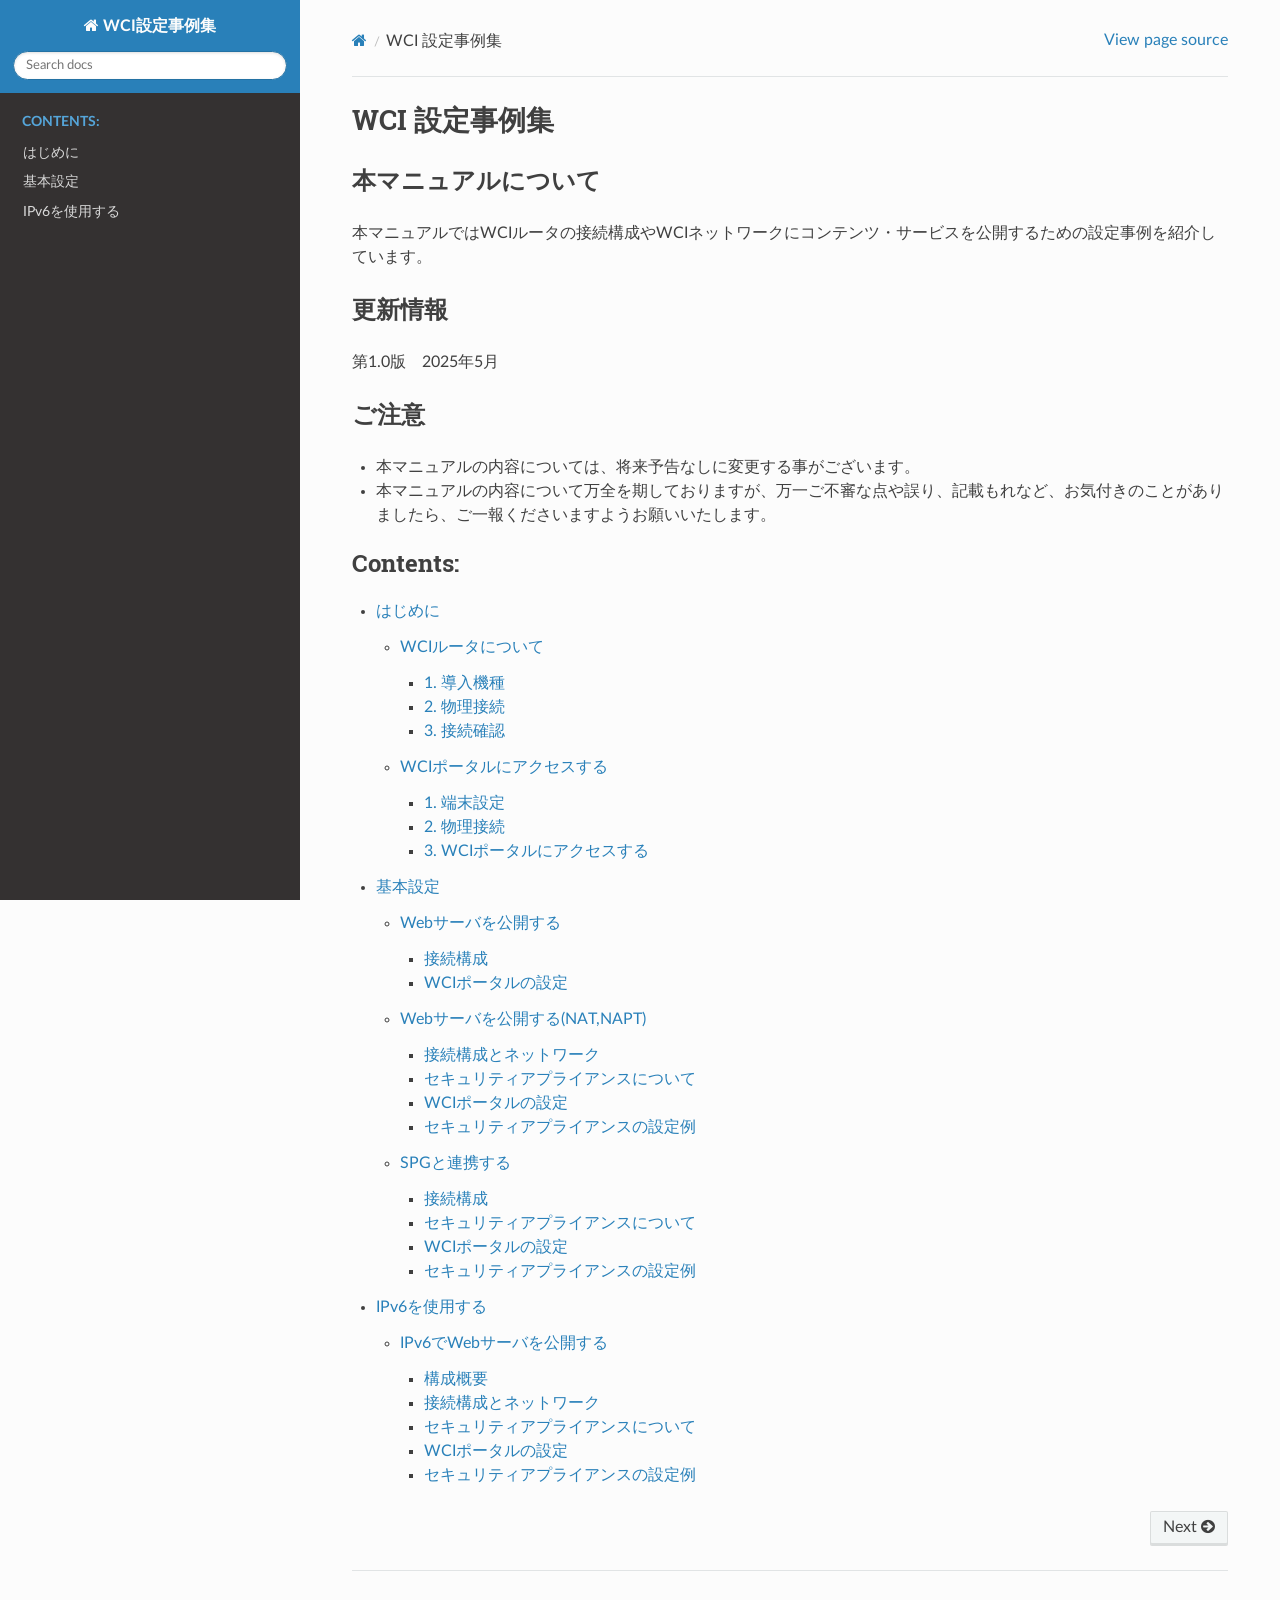
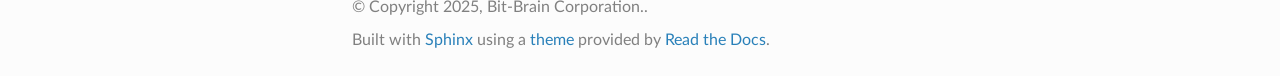
==== docs/index.html @ 427a84af "docs" ====
<!DOCTYPE html>
<html class="writer-html5" lang="ja" data-content_root="./">
<head>
  <meta charset="utf-8" /><meta name="viewport" content="width=device-width, initial-scale=1" />

  <meta name="viewport" content="width=device-width, initial-scale=1.0" />
  <title>WCI 設定事例集 &mdash; WCI設定事例集  ドキュメント</title>
      <link rel="stylesheet" type="text/css" href="_static/pygments.css?v=b86133f3" />
      <link rel="stylesheet" type="text/css" href="_static/css/theme.css?v=e59714d7" />
      <link rel="stylesheet" type="text/css" href="_static/custom.css?v=1a210187" />

  
      <script src="_static/jquery.js?v=5d32c60e"></script>
      <script src="_static/_sphinx_javascript_frameworks_compat.js?v=2cd50e6c"></script>
      <script src="_static/documentation_options.js?v=c033477b"></script>
      <script src="_static/doctools.js?v=9bcbadda"></script>
      <script src="_static/sphinx_highlight.js?v=dc90522c"></script>
      <script src="_static/translations.js?v=4755f45a"></script>
    <script src="_static/js/theme.js"></script>
    <link rel="index" title="索引" href="genindex.html" />
    <link rel="search" title="検索" href="search.html" />
    <link rel="next" title="はじめに" href="preface.html" /> 
</head>

<body class="wy-body-for-nav"> 
  <div class="wy-grid-for-nav">
    <nav data-toggle="wy-nav-shift" class="wy-nav-side">
      <div class="wy-side-scroll">
        <div class="wy-side-nav-search" >

          
          
          <a href="#" class="icon icon-home">
            WCI設定事例集
          </a>
<div role="search">
  <form id="rtd-search-form" class="wy-form" action="search.html" method="get">
    <input type="text" name="q" placeholder="Search docs" aria-label="Search docs" />
    <input type="hidden" name="check_keywords" value="yes" />
    <input type="hidden" name="area" value="default" />
  </form>
</div>
        </div><div class="wy-menu wy-menu-vertical" data-spy="affix" role="navigation" aria-label="Navigation menu">
              <p class="caption" role="heading"><span class="caption-text">Contents:</span></p>
<ul>
<li class="toctree-l1"><a class="reference internal" href="preface.html">はじめに</a></li>
<li class="toctree-l1"><a class="reference internal" href="standard.html">基本設定</a></li>
<li class="toctree-l1"><a class="reference internal" href="ipv6.html">IPv6を使用する</a></li>
</ul>

        </div>
      </div>
    </nav>

    <section data-toggle="wy-nav-shift" class="wy-nav-content-wrap"><nav class="wy-nav-top" aria-label="Mobile navigation menu" >
          <i data-toggle="wy-nav-top" class="fa fa-bars"></i>
          <a href="#">WCI設定事例集</a>
      </nav>

      <div class="wy-nav-content">
        <div class="rst-content">
          <div role="navigation" aria-label="Page navigation">
  <ul class="wy-breadcrumbs">
      <li><a href="#" class="icon icon-home" aria-label="Home"></a></li>
      <li class="breadcrumb-item active">WCI 設定事例集</li>
      <li class="wy-breadcrumbs-aside">
            <a href="_sources/index.rst.txt" rel="nofollow"> View page source</a>
      </li>
  </ul>
  <hr/>
</div>
          <div role="main" class="document" itemscope="itemscope" itemtype="http://schema.org/Article">
           <div itemprop="articleBody">
             
  <section id="wci">
<h1>WCI 設定事例集<a class="headerlink" href="#wci" title="Link to this heading"></a></h1>
<section id="id1">
<h2>本マニュアルについて<a class="headerlink" href="#id1" title="Link to this heading"></a></h2>
<p>本マニュアルではWCIルータの接続構成やWCIネットワークにコンテンツ・サービスを公開するための設定事例を紹介しています。</p>
</section>
<section id="id2">
<h2>更新情報<a class="headerlink" href="#id2" title="Link to this heading"></a></h2>
<p>第1.0版　2025年5月</p>
</section>
<section id="id3">
<h2>ご注意<a class="headerlink" href="#id3" title="Link to this heading"></a></h2>
<ul class="simple">
<li><p>本マニュアルの内容については、将来予告なしに変更する事がございます。</p></li>
<li><p>本マニュアルの内容について万全を期しておりますが、万一ご不審な点や誤り、記載もれなど、お気付きのことがありましたら、ご一報くださいますようお願いいたします。</p></li>
</ul>
<div class="toctree-wrapper compound">
<p class="caption" role="heading"><span class="caption-text">Contents:</span></p>
<ul>
<li class="toctree-l1"><a class="reference internal" href="preface.html">はじめに</a><ul>
<li class="toctree-l2"><a class="reference internal" href="preface/init.html">WCIルータについて</a><ul>
<li class="toctree-l3"><a class="reference internal" href="preface/init.html#id1">1. 導入機種</a></li>
<li class="toctree-l3"><a class="reference internal" href="preface/init.html#id2">2. 物理接続</a></li>
<li class="toctree-l3"><a class="reference internal" href="preface/init.html#id3">3. 接続確認</a></li>
</ul>
</li>
<li class="toctree-l2"><a class="reference internal" href="preface/setup.html">WCIポータルにアクセスする</a><ul>
<li class="toctree-l3"><a class="reference internal" href="preface/setup.html#id1">1. 端末設定</a></li>
<li class="toctree-l3"><a class="reference internal" href="preface/setup.html#id2">2. 物理接続</a></li>
<li class="toctree-l3"><a class="reference internal" href="preface/setup.html#id3">3. WCIポータルにアクセスする</a></li>
</ul>
</li>
</ul>
</li>
<li class="toctree-l1"><a class="reference internal" href="standard.html">基本設定</a><ul>
<li class="toctree-l2"><a class="reference internal" href="standard/simple_webserver.html">Webサーバを公開する</a><ul>
<li class="toctree-l3"><a class="reference internal" href="standard/simple_webserver.html#id1">接続構成</a></li>
<li class="toctree-l3"><a class="reference internal" href="standard/simple_webserver.html#wci">WCIポータルの設定</a></li>
</ul>
</li>
<li class="toctree-l2"><a class="reference internal" href="standard/webserver.html">Webサーバを公開する(NAT,NAPT)</a><ul>
<li class="toctree-l3"><a class="reference internal" href="standard/webserver.html#id1">接続構成とネットワーク</a></li>
<li class="toctree-l3"><a class="reference internal" href="standard/webserver.html#id2">セキュリティアプライアンスについて</a></li>
<li class="toctree-l3"><a class="reference internal" href="standard/webserver.html#wci">WCIポータルの設定</a></li>
<li class="toctree-l3"><a class="reference internal" href="standard/webserver.html#id6">セキュリティアプライアンスの設定例</a></li>
</ul>
</li>
<li class="toctree-l2"><a class="reference internal" href="standard/spg.html">SPGと連携する</a><ul>
<li class="toctree-l3"><a class="reference internal" href="standard/spg.html#id1">接続構成</a></li>
<li class="toctree-l3"><a class="reference internal" href="standard/spg.html#id2">セキュリティアプライアンスについて</a></li>
<li class="toctree-l3"><a class="reference internal" href="standard/spg.html#wci">WCIポータルの設定</a></li>
<li class="toctree-l3"><a class="reference internal" href="standard/spg.html#id5">セキュリティアプライアンスの設定例</a></li>
</ul>
</li>
</ul>
</li>
<li class="toctree-l1"><a class="reference internal" href="ipv6.html">IPv6を使用する</a><ul>
<li class="toctree-l2"><a class="reference internal" href="ipv6/webserver_dual.html">IPv6でWebサーバを公開する</a><ul>
<li class="toctree-l3"><a class="reference internal" href="ipv6/webserver_dual.html#id1">構成概要</a></li>
<li class="toctree-l3"><a class="reference internal" href="ipv6/webserver_dual.html#id2">接続構成とネットワーク</a></li>
<li class="toctree-l3"><a class="reference internal" href="ipv6/webserver_dual.html#id3">セキュリティアプライアンスについて</a></li>
<li class="toctree-l3"><a class="reference internal" href="ipv6/webserver_dual.html#wci">WCIポータルの設定</a></li>
<li class="toctree-l3"><a class="reference internal" href="ipv6/webserver_dual.html#id7">セキュリティアプライアンスの設定例</a></li>
</ul>
</li>
</ul>
</li>
</ul>
</div>
</section>
</section>


           </div>
          </div>
          <footer><div class="rst-footer-buttons" role="navigation" aria-label="Footer">
        <a href="preface.html" class="btn btn-neutral float-right" title="はじめに" accesskey="n" rel="next">Next <span class="fa fa-arrow-circle-right" aria-hidden="true"></span></a>
    </div>

  <hr/>

  <div role="contentinfo">
    <p>&#169; Copyright 2025, Bit-Brain Corporation..</p>
  </div>

  Built with <a href="https://www.sphinx-doc.org/">Sphinx</a> using a
    <a href="https://github.com/readthedocs/sphinx_rtd_theme">theme</a>
    provided by <a href="https://readthedocs.org">Read the Docs</a>.
   

</footer>
        </div>
      </div>
    </section>
  </div>
  <script>
      jQuery(function () {
          SphinxRtdTheme.Navigation.enable(true);
      });
  </script> 

</body>
</html>
---- docs/_static/pygments.css ----
pre { line-height: 125%; }
td.linenos .normal { color: inherit; background-color: transparent; padding-left: 5px; padding-right: 5px; }
span.linenos { color: inherit; background-color: transparent; padding-left: 5px; padding-right: 5px; }
td.linenos .special { color: #000000; background-color: #ffffc0; padding-left: 5px; padding-right: 5px; }
span.linenos.special { color: #000000; background-color: #ffffc0; padding-left: 5px; padding-right: 5px; }
.highlight .hll { background-color: #ffffcc }
.highlight { background: #f8f8f8; }
.highlight .c { color: #3D7B7B; font-style: italic } /* Comment */
.highlight .err { border: 1px solid #F00 } /* Error */
.highlight .k { color: #008000; font-weight: bold } /* Keyword */
.highlight .o { color: #666 } /* Operator */
.highlight .ch { color: #3D7B7B; font-style: italic } /* Comment.Hashbang */
.highlight .cm { color: #3D7B7B; font-style: italic } /* Comment.Multiline */
.highlight .cp { color: #9C6500 } /* Comment.Preproc */
.highlight .cpf { color: #3D7B7B; font-style: italic } /* Comment.PreprocFile */
.highlight .c1 { color: #3D7B7B; font-style: italic } /* Comment.Single */
.highlight .cs { color: #3D7B7B; font-style: italic } /* Comment.Special */
.highlight .gd { color: #A00000 } /* Generic.Deleted */
.highlight .ge { font-style: italic } /* Generic.Emph */
.highlight .ges { font-weight: bold; font-style: italic } /* Generic.EmphStrong */
.highlight .gr { color: #E40000 } /* Generic.Error */
.highlight .gh { color: #000080; font-weight: bold } /* Generic.Heading */
.highlight .gi { color: #008400 } /* Generic.Inserted */
.highlight .go { color: #717171 } /* Generic.Output */
.highlight .gp { color: #000080; font-weight: bold } /* Generic.Prompt */
.highlight .gs { font-weight: bold } /* Generic.Strong */
.highlight .gu { color: #800080; font-weight: bold } /* Generic.Subheading */
.highlight .gt { color: #04D } /* Generic.Traceback */
.highlight .kc { color: #008000; font-weight: bold } /* Keyword.Constant */
.highlight .kd { color: #008000; font-weight: bold } /* Keyword.Declaration */
.highlight .kn { color: #008000; font-weight: bold } /* Keyword.Namespace */
.highlight .kp { color: #008000 } /* Keyword.Pseudo */
.highlight .kr { color: #008000; font-weight: bold } /* Keyword.Reserved */
.highlight .kt { color: #B00040 } /* Keyword.Type */
.highlight .m { color: #666 } /* Literal.Number */
.highlight .s { color: #BA2121 } /* Literal.String */
.highlight .na { color: #687822 } /* Name.Attribute */
.highlight .nb { color: #008000 } /* Name.Builtin */
.highlight .nc { color: #00F; font-weight: bold } /* Name.Class */
.highlight .no { color: #800 } /* Name.Constant */
.highlight .nd { color: #A2F } /* Name.Decorator */
.highlight .ni { color: #717171; font-weight: bold } /* Name.Entity */
.highlight .ne { color: #CB3F38; font-weight: bold } /* Name.Exception */
.highlight .nf { color: #00F } /* Name.Function */
.highlight .nl { color: #767600 } /* Name.Label */
.highlight .nn { color: #00F; font-weight: bold } /* Name.Namespace */
.highlight .nt { color: #008000; font-weight: bold } /* Name.Tag */
.highlight .nv { color: #19177C } /* Name.Variable */
.highlight .ow { color: #A2F; font-weight: bold } /* Operator.Word */
.highlight .w { color: #BBB } /* Text.Whitespace */
.highlight .mb { color: #666 } /* Literal.Number.Bin */
.highlight .mf { color: #666 } /* Literal.Number.Float */
.highlight .mh { color: #666 } /* Literal.Number.Hex */
.highlight .mi { color: #666 } /* Literal.Number.Integer */
.highlight .mo { color: #666 } /* Literal.Number.Oct */
.highlight .sa { color: #BA2121 } /* Literal.String.Affix */
.highlight .sb { color: #BA2121 } /* Literal.String.Backtick */
.highlight .sc { color: #BA2121 } /* Literal.String.Char */
.highlight .dl { color: #BA2121 } /* Literal.String.Delimiter */
.highlight .sd { color: #BA2121; font-style: italic } /* Literal.String.Doc */
.highlight .s2 { color: #BA2121 } /* Literal.String.Double */
.highlight .se { color: #AA5D1F; font-weight: bold } /* Literal.String.Escape */
.highlight .sh { color: #BA2121 } /* Literal.String.Heredoc */
.highlight .si { color: #A45A77; font-weight: bold } /* Literal.String.Interpol */
.highlight .sx { color: #008000 } /* Literal.String.Other */
.highlight .sr { color: #A45A77 } /* Literal.String.Regex */
.highlight .s1 { color: #BA2121 } /* Literal.String.Single */
.highlight .ss { color: #19177C } /* Literal.String.Symbol */
.highlight .bp { color: #008000 } /* Name.Builtin.Pseudo */
.highlight .fm { color: #00F } /* Name.Function.Magic */
.highlight .vc { color: #19177C } /* Name.Variable.Class */
.highlight .vg { color: #19177C } /* Name.Variable.Global */
.highlight .vi { color: #19177C } /* Name.Variable.Instance */
.highlight .vm { color: #19177C } /* Name.Variable.Magic */
.highlight .il { color: #666 } /* Literal.Number.Integer.Long */
---- docs/_static/css/theme.css ----
html{box-sizing:border-box}*,:after,:before{box-sizing:inherit}article,aside,details,figcaption,figure,footer,header,hgroup,nav,section{display:block}audio,canvas,video{display:inline-block;*display:inline;*zoom:1}[hidden],audio:not([controls]){display:none}*{-webkit-box-sizing:border-box;-moz-box-sizing:border-box;box-sizing:border-box}html{font-size:100%;-webkit-text-size-adjust:100%;-ms-text-size-adjust:100%}body{margin:0}a:active,a:hover{outline:0}abbr[title]{border-bottom:1px dotted}b,strong{font-weight:700}blockquote{margin:0}dfn{font-style:italic}ins{background:#ff9;text-decoration:none}ins,mark{color:#000}mark{background:#ff0;font-style:italic;font-weight:700}.rst-content code,.rst-content tt,code,kbd,pre,samp{font-family:monospace,serif;_font-family:courier new,monospace;font-size:1em}pre{white-space:pre}q{quotes:none}q:after,q:before{content:"";content:none}small{font-size:85%}sub,sup{font-size:75%;line-height:0;position:relative;vertical-align:baseline}sup{top:-.5em}sub{bottom:-.25em}dl,ol,ul{margin:0;padding:0;list-style:none;list-style-image:none}li{list-style:none}dd{margin:0}img{border:0;-ms-interpolation-mode:bicubic;vertical-align:middle;max-width:100%}svg:not(:root){overflow:hidden}figure,form{margin:0}label{cursor:pointer}button,input,select,textarea{font-size:100%;margin:0;vertical-align:baseline;*vertical-align:middle}button,input{line-height:normal}button,input[type=button],input[type=reset],input[type=submit]{cursor:pointer;-webkit-appearance:button;*overflow:visible}button[disabled],input[disabled]{cursor:default}input[type=search]{-webkit-appearance:textfield;-moz-box-sizing:content-box;-webkit-box-sizing:content-box;box-sizing:content-box}textarea{resize:vertical}table{border-collapse:collapse;border-spacing:0}td{vertical-align:top}.chromeframe{margin:.2em 0;background:#ccc;color:#000;padding:.2em 0}.ir{display:block;border:0;text-indent:-999em;overflow:hidden;background-color:transparent;background-repeat:no-repeat;text-align:left;direction:ltr;*line-height:0}.ir br{display:none}.hidden{display:none!important;visibility:hidden}.visuallyhidden{border:0;clip:rect(0 0 0 0);height:1px;margin:-1px;overflow:hidden;padding:0;position:absolute;width:1px}.visuallyhidden.focusable:active,.visuallyhidden.focusable:focus{clip:auto;height:auto;margin:0;overflow:visible;position:static;width:auto}.invisible{visibility:hidden}.relative{position:relative}big,small{font-size:100%}@media print{body,html,section{background:none!important}*{box-shadow:none!important;text-shadow:none!important;filter:none!important;-ms-filter:none!important}a,a:visited{text-decoration:underline}.ir a:after,a[href^="#"]:after,a[href^="javascript:"]:after{content:""}blockquote,pre{page-break-inside:avoid}thead{display:table-header-group}img,tr{page-break-inside:avoid}img{max-width:100%!important}@page{margin:.5cm}.rst-content .toctree-wrapper>p.caption,h2,h3,p{orphans:3;widows:3}.rst-content .toctree-wrapper>p.caption,h2,h3{page-break-after:avoid}}.btn,.fa:before,.icon:before,.rst-content .admonition,.rst-content .admonition-title:before,.rst-content .admonition-todo,.rst-content .attention,.rst-content .caution,.rst-content .code-block-caption .headerlink:before,.rst-content .danger,.rst-content .eqno .headerlink:before,.rst-content .error,.rst-content .hint,.rst-content .important,.rst-content .note,.rst-content .seealso,.rst-content .tip,.rst-content .warning,.rst-content code.download span:first-child:before,.rst-content dl dt .headerlink:before,.rst-content h1 .headerlink:before,.rst-content h2 .headerlink:before,.rst-content h3 .headerlink:before,.rst-content h4 .headerlink:before,.rst-content h5 .headerlink:before,.rst-content h6 .headerlink:before,.rst-content p.caption .headerlink:before,.rst-content p .headerlink:before,.rst-content table>caption .headerlink:before,.rst-content tt.download span:first-child:before,.wy-alert,.wy-dropdown .caret:before,.wy-inline-validate.wy-inline-validate-danger .wy-input-context:before,.wy-inline-validate.wy-inline-validate-info .wy-input-context:before,.wy-inline-validate.wy-inline-validate-success .wy-input-context:before,.wy-inline-validate.wy-inline-validate-warning .wy-input-context:before,.wy-menu-vertical li.current>a button.toctree-expand:before,.wy-menu-vertical li.on a button.toctree-expand:before,.wy-menu-vertical li button.toctree-expand:before,input[type=color],input[type=date],input[type=datetime-local],input[type=datetime],input[type=email],input[type=month],input[type=number],input[type=password],input[type=search],input[type=tel],input[type=text],input[type=time],input[type=url],input[type=week],select,textarea{-webkit-font-smoothing:antialiased}.clearfix{*zoom:1}.clearfix:after,.clearfix:before{display:table;content:""}.clearfix:after{clear:both}/*!
 *  Font Awesome 4.7.0 by @davegandy - http://fontawesome.io - @fontawesome
 *  License - http://fontawesome.io/license (Font: SIL OFL 1.1, CSS: MIT License)
 */@font-face{font-family:FontAwesome;src:url(fonts/fontawesome-webfont.eot?674f50d287a8c48dc19ba404d20fe713);src:url(fonts/fontawesome-webfont.eot?674f50d287a8c48dc19ba404d20fe713?#iefix&v=4.7.0) format("embedded-opentype"),url(fonts/fontawesome-webfont.woff2?af7ae505a9eed503f8b8e6982036873e) format("woff2"),url(fonts/fontawesome-webfont.woff?fee66e712a8a08eef5805a46892932ad) format("woff"),url(fonts/fontawesome-webfont.ttf?b06871f281fee6b241d60582ae9369b9) format("truetype"),url(fonts/fontawesome-webfont.svg?912ec66d7572ff821749319396470bde#fontawesomeregular) format("svg");font-weight:400;font-style:normal}.fa,.icon,.rst-content .admonition-title,.rst-content .code-block-caption .headerlink,.rst-content .eqno .headerlink,.rst-content code.download span:first-child,.rst-content dl dt .headerlink,.rst-content h1 .headerlink,.rst-content h2 .headerlink,.rst-content h3 .headerlink,.rst-content h4 .headerlink,.rst-content h5 .headerlink,.rst-content h6 .headerlink,.rst-content p.caption .headerlink,.rst-content p .headerlink,.rst-content table>caption .headerlink,.rst-content tt.download span:first-child,.wy-menu-vertical li.current>a button.toctree-expand,.wy-menu-vertical li.on a button.toctree-expand,.wy-menu-vertical li button.toctree-expand{display:inline-block;font:normal normal normal 14px/1 FontAwesome;font-size:inherit;text-rendering:auto;-webkit-font-smoothing:antialiased;-moz-osx-font-smoothing:grayscale}.fa-lg{font-size:1.33333em;line-height:.75em;vertical-align:-15%}.fa-2x{font-size:2em}.fa-3x{font-size:3em}.fa-4x{font-size:4em}.fa-5x{font-size:5em}.fa-fw{width:1.28571em;text-align:center}.fa-ul{padding-left:0;margin-left:2.14286em;list-style-type:none}.fa-ul>li{position:relative}.fa-li{position:absolute;left:-2.14286em;width:2.14286em;top:.14286em;text-align:center}.fa-li.fa-lg{left:-1.85714em}.fa-border{padding:.2em .25em .15em;border:.08em solid #eee;border-radius:.1em}.fa-pull-left{float:left}.fa-pull-right{float:right}.fa-pull-left.icon,.fa.fa-pull-left,.rst-content .code-block-caption .fa-pull-left.headerlink,.rst-content .eqno .fa-pull-left.headerlink,.rst-content .fa-pull-left.admonition-title,.rst-content code.download span.fa-pull-left:first-child,.rst-content dl dt .fa-pull-left.headerlink,.rst-content h1 .fa-pull-left.headerlink,.rst-content h2 .fa-pull-left.headerlink,.rst-content h3 .fa-pull-left.headerlink,.rst-content h4 .fa-pull-left.headerlink,.rst-content h5 .fa-pull-left.headerlink,.rst-content h6 .fa-pull-left.headerlink,.rst-content p .fa-pull-left.headerlink,.rst-content table>caption .fa-pull-left.headerlink,.rst-content tt.download span.fa-pull-left:first-child,.wy-menu-vertical li.current>a button.fa-pull-left.toctree-expand,.wy-menu-vertical li.on a button.fa-pull-left.toctree-expand,.wy-menu-vertical li button.fa-pull-left.toctree-expand{margin-right:.3em}.fa-pull-right.icon,.fa.fa-pull-right,.rst-content .code-block-caption .fa-pull-right.headerlink,.rst-content .eqno .fa-pull-right.headerlink,.rst-content .fa-pull-right.admonition-title,.rst-content code.download span.fa-pull-right:first-child,.rst-content dl dt .fa-pull-right.headerlink,.rst-content h1 .fa-pull-right.headerlink,.rst-content h2 .fa-pull-right.headerlink,.rst-content h3 .fa-pull-right.headerlink,.rst-content h4 .fa-pull-right.headerlink,.rst-content h5 .fa-pull-right.headerlink,.rst-content h6 .fa-pull-right.headerlink,.rst-content p .fa-pull-right.headerlink,.rst-content table>caption .fa-pull-right.headerlink,.rst-content tt.download span.fa-pull-right:first-child,.wy-menu-vertical li.current>a button.fa-pull-right.toctree-expand,.wy-menu-vertical li.on a button.fa-pull-right.toctree-expand,.wy-menu-vertical li button.fa-pull-right.toctree-expand{margin-left:.3em}.pull-right{float:right}.pull-left{float:left}.fa.pull-left,.pull-left.icon,.rst-content .code-block-caption .pull-left.headerlink,.rst-content .eqno .pull-left.headerlink,.rst-content .pull-left.admonition-title,.rst-content code.download span.pull-left:first-child,.rst-content dl dt .pull-left.headerlink,.rst-content h1 .pull-left.headerlink,.rst-content h2 .pull-left.headerlink,.rst-content h3 .pull-left.headerlink,.rst-content h4 .pull-left.headerlink,.rst-content h5 .pull-left.headerlink,.rst-content h6 .pull-left.headerlink,.rst-content p .pull-left.headerlink,.rst-content table>caption .pull-left.headerlink,.rst-content tt.download span.pull-left:first-child,.wy-menu-vertical li.current>a button.pull-left.toctree-expand,.wy-menu-vertical li.on a button.pull-left.toctree-expand,.wy-menu-vertical li button.pull-left.toctree-expand{margin-right:.3em}.fa.pull-right,.pull-right.icon,.rst-content .code-block-caption .pull-right.headerlink,.rst-content .eqno .pull-right.headerlink,.rst-content .pull-right.admonition-title,.rst-content code.download span.pull-right:first-child,.rst-content dl dt .pull-right.headerlink,.rst-content h1 .pull-right.headerlink,.rst-content h2 .pull-right.headerlink,.rst-content h3 .pull-right.headerlink,.rst-content h4 .pull-right.headerlink,.rst-content h5 .pull-right.headerlink,.rst-content h6 .pull-right.headerlink,.rst-content p .pull-right.headerlink,.rst-content table>caption .pull-right.headerlink,.rst-content tt.download span.pull-right:first-child,.wy-menu-vertical li.current>a button.pull-right.toctree-expand,.wy-menu-vertical li.on a button.pull-right.toctree-expand,.wy-menu-vertical li button.pull-right.toctree-expand{margin-left:.3em}.fa-spin{-webkit-animation:fa-spin 2s linear infinite;animation:fa-spin 2s linear infinite}.fa-pulse{-webkit-animation:fa-spin 1s steps(8) infinite;animation:fa-spin 1s steps(8) infinite}@-webkit-keyframes fa-spin{0%{-webkit-transform:rotate(0deg);transform:rotate(0deg)}to{-webkit-transform:rotate(359deg);transform:rotate(359deg)}}@keyframes fa-spin{0%{-webkit-transform:rotate(0deg);transform:rotate(0deg)}to{-webkit-transform:rotate(359deg);transform:rotate(359deg)}}.fa-rotate-90{-ms-filter:"progid:DXImageTransform.Microsoft.BasicImage(rotation=1)";-webkit-transform:rotate(90deg);-ms-transform:rotate(90deg);transform:rotate(90deg)}.fa-rotate-180{-ms-filter:"progid:DXImageTransform.Microsoft.BasicImage(rotation=2)";-webkit-transform:rotate(180deg);-ms-transform:rotate(180deg);transform:rotate(180deg)}.fa-rotate-270{-ms-filter:"progid:DXImageTransform.Microsoft.BasicImage(rotation=3)";-webkit-transform:rotate(270deg);-ms-transform:rotate(270deg);transform:rotate(270deg)}.fa-flip-horizontal{-ms-filter:"progid:DXImageTransform.Microsoft.BasicImage(rotation=0, mirror=1)";-webkit-transform:scaleX(-1);-ms-transform:scaleX(-1);transform:scaleX(-1)}.fa-flip-vertical{-ms-filter:"progid:DXImageTransform.Microsoft.BasicImage(rotation=2, mirror=1)";-webkit-transform:scaleY(-1);-ms-transform:scaleY(-1);transform:scaleY(-1)}:root .fa-flip-horizontal,:root .fa-flip-vertical,:root .fa-rotate-90,:root .fa-rotate-180,:root .fa-rotate-270{filter:none}.fa-stack{position:relative;display:inline-block;width:2em;height:2em;line-height:2em;vertical-align:middle}.fa-stack-1x,.fa-stack-2x{position:absolute;left:0;width:100%;text-align:center}.fa-stack-1x{line-height:inherit}.fa-stack-2x{font-size:2em}.fa-inverse{color:#fff}.fa-glass:before{content:""}.fa-music:before{content:""}.fa-search:before,.icon-search:before{content:""}.fa-envelope-o:before{content:""}.fa-heart:before{content:""}.fa-star:before{content:""}.fa-star-o:before{content:""}.fa-user:before{content:""}.fa-film:before{content:""}.fa-th-large:before{content:""}.fa-th:before{content:""}.fa-th-list:before{content:""}.fa-check:before{content:""}.fa-close:before,.fa-remove:before,.fa-times:before{content:""}.fa-search-plus:before{content:""}.fa-search-minus:before{content:""}.fa-power-off:before{content:""}.fa-signal:before{content:""}.fa-cog:before,.fa-gear:before{content:""}.fa-trash-o:before{content:""}.fa-home:before,.icon-home:before{content:""}.fa-file-o:before{content:""}.fa-clock-o:before{content:""}.fa-road:before{content:""}.fa-download:before,.rst-content code.download span:first-child:before,.rst-content tt.download span:first-child:before{content:""}.fa-arrow-circle-o-down:before{content:""}.fa-arrow-circle-o-up:before{content:""}.fa-inbox:before{content:""}.fa-play-circle-o:before{content:""}.fa-repeat:before,.fa-rotate-right:before{content:""}.fa-refresh:before{content:""}.fa-list-alt:before{content:""}.fa-lock:before{content:""}.fa-flag:before{content:""}.fa-headphones:before{content:""}.fa-volume-off:before{content:""}.fa-volume-down:before{content:""}.fa-volume-up:before{content:""}.fa-qrcode:before{content:""}.fa-barcode:before{content:""}.fa-tag:before{content:""}.fa-tags:before{content:""}.fa-book:before,.icon-book:before{content:""}.fa-bookmark:before{content:""}.fa-print:before{content:""}.fa-camera:before{content:""}.fa-font:before{content:""}.fa-bold:before{content:""}.fa-italic:before{content:""}.fa-text-height:before{content:""}.fa-text-width:before{content:""}.fa-align-left:before{content:""}.fa-align-center:before{content:""}.fa-align-right:before{content:""}.fa-align-justify:before{content:""}.fa-list:before{content:""}.fa-dedent:before,.fa-outdent:before{content:""}.fa-indent:before{content:""}.fa-video-camera:before{content:""}.fa-image:before,.fa-photo:before,.fa-picture-o:before{content:""}.fa-pencil:before{content:""}.fa-map-marker:before{content:""}.fa-adjust:before{content:""}.fa-tint:before{content:""}.fa-edit:before,.fa-pencil-square-o:before{content:""}.fa-share-square-o:before{content:""}.fa-check-square-o:before{content:""}.fa-arrows:before{content:""}.fa-step-backward:before{content:""}.fa-fast-backward:before{content:""}.fa-backward:before{content:""}.fa-play:before{content:""}.fa-pause:before{content:""}.fa-stop:before{content:""}.fa-forward:before{content:""}.fa-fast-forward:before{content:""}.fa-step-forward:before{content:""}.fa-eject:before{content:""}.fa-chevron-left:before{content:""}.fa-chevron-right:before{content:""}.fa-plus-circle:before{content:""}.fa-minus-circle:before{content:""}.fa-times-circle:before,.wy-inline-validate.wy-inline-validate-danger .wy-input-context:before{content:""}.fa-check-circle:before,.wy-inline-validate.wy-inline-validate-success .wy-input-context:before{content:""}.fa-question-circle:before{content:""}.fa-info-circle:before{content:""}.fa-crosshairs:before{content:""}.fa-times-circle-o:before{content:""}.fa-check-circle-o:before{content:""}.fa-ban:before{content:""}.fa-arrow-left:before{content:""}.fa-arrow-right:before{content:""}.fa-arrow-up:before{content:""}.fa-arrow-down:before{content:""}.fa-mail-forward:before,.fa-share:before{content:""}.fa-expand:before{content:""}.fa-compress:before{content:""}.fa-plus:before{content:""}.fa-minus:before{content:""}.fa-asterisk:before{content:""}.fa-exclamation-circle:before,.rst-content .admonition-title:before,.wy-inline-validate.wy-inline-validate-info .wy-input-context:before,.wy-inline-validate.wy-inline-validate-warning .wy-input-context:before{content:""}.fa-gift:before{content:""}.fa-leaf:before{content:""}.fa-fire:before,.icon-fire:before{content:""}.fa-eye:before{content:""}.fa-eye-slash:before{content:""}.fa-exclamation-triangle:before,.fa-warning:before{content:""}.fa-plane:before{content:""}.fa-calendar:before{content:""}.fa-random:before{content:""}.fa-comment:before{content:""}.fa-magnet:before{content:""}.fa-chevron-up:before{content:""}.fa-chevron-down:before{content:""}.fa-retweet:before{content:""}.fa-shopping-cart:before{content:""}.fa-folder:before{content:""}.fa-folder-open:before{content:""}.fa-arrows-v:before{content:""}.fa-arrows-h:before{content:""}.fa-bar-chart-o:before,.fa-bar-chart:before{content:""}.fa-twitter-square:before{content:""}.fa-facebook-square:before{content:""}.fa-camera-retro:before{content:""}.fa-key:before{content:""}.fa-cogs:before,.fa-gears:before{content:""}.fa-comments:before{content:""}.fa-thumbs-o-up:before{content:""}.fa-thumbs-o-down:before{content:""}.fa-star-half:before{content:""}.fa-heart-o:before{content:""}.fa-sign-out:before{content:""}.fa-linkedin-square:before{content:""}.fa-thumb-tack:before{content:""}.fa-external-link:before{content:""}.fa-sign-in:before{content:""}.fa-trophy:before{content:""}.fa-github-square:before{content:""}.fa-upload:before{content:""}.fa-lemon-o:before{content:""}.fa-phone:before{content:""}.fa-square-o:before{content:""}.fa-bookmark-o:before{content:""}.fa-phone-square:before{content:""}.fa-twitter:before{content:""}.fa-facebook-f:before,.fa-facebook:before{content:""}.fa-github:before,.icon-github:before{content:""}.fa-unlock:before{content:""}.fa-credit-card:before{content:""}.fa-feed:before,.fa-rss:before{content:""}.fa-hdd-o:before{content:""}.fa-bullhorn:before{content:""}.fa-bell:before{content:""}.fa-certificate:before{content:""}.fa-hand-o-right:before{content:""}.fa-hand-o-left:before{content:""}.fa-hand-o-up:before{content:""}.fa-hand-o-down:before{content:""}.fa-arrow-circle-left:before,.icon-circle-arrow-left:before{content:""}.fa-arrow-circle-right:before,.icon-circle-arrow-right:before{content:""}.fa-arrow-circle-up:before{content:""}.fa-arrow-circle-down:before{content:""}.fa-globe:before{content:""}.fa-wrench:before{content:""}.fa-tasks:before{content:""}.fa-filter:before{content:""}.fa-briefcase:before{content:""}.fa-arrows-alt:before{content:""}.fa-group:before,.fa-users:before{content:""}.fa-chain:before,.fa-link:before,.icon-link:before{content:""}.fa-cloud:before{content:""}.fa-flask:before{content:""}.fa-cut:before,.fa-scissors:before{content:""}.fa-copy:before,.fa-files-o:before{content:""}.fa-paperclip:before{content:""}.fa-floppy-o:before,.fa-save:before{content:""}.fa-square:before{content:""}.fa-bars:before,.fa-navicon:before,.fa-reorder:before{content:""}.fa-list-ul:before{content:""}.fa-list-ol:before{content:""}.fa-strikethrough:before{content:""}.fa-underline:before{content:""}.fa-table:before{content:""}.fa-magic:before{content:""}.fa-truck:before{content:""}.fa-pinterest:before{content:""}.fa-pinterest-square:before{content:""}.fa-google-plus-square:before{content:""}.fa-google-plus:before{content:""}.fa-money:before{content:""}.fa-caret-down:before,.icon-caret-down:before,.wy-dropdown .caret:before{content:""}.fa-caret-up:before{content:""}.fa-caret-left:before{content:""}.fa-caret-right:before{content:""}.fa-columns:before{content:""}.fa-sort:before,.fa-unsorted:before{content:""}.fa-sort-desc:before,.fa-sort-down:before{content:""}.fa-sort-asc:before,.fa-sort-up:before{content:""}.fa-envelope:before{content:""}.fa-linkedin:before{content:""}.fa-rotate-left:before,.fa-undo:before{content:""}.fa-gavel:before,.fa-legal:before{content:""}.fa-dashboard:before,.fa-tachometer:before{content:""}.fa-comment-o:before{content:""}.fa-comments-o:before{content:""}.fa-bolt:before,.fa-flash:before{content:""}.fa-sitemap:before{content:""}.fa-umbrella:before{content:""}.fa-clipboard:before,.fa-paste:before{content:""}.fa-lightbulb-o:before{content:""}.fa-exchange:before{content:""}.fa-cloud-download:before{content:""}.fa-cloud-upload:before{content:""}.fa-user-md:before{content:""}.fa-stethoscope:before{content:""}.fa-suitcase:before{content:""}.fa-bell-o:before{content:""}.fa-coffee:before{content:""}.fa-cutlery:before{content:""}.fa-file-text-o:before{content:""}.fa-building-o:before{content:""}.fa-hospital-o:before{content:""}.fa-ambulance:before{content:""}.fa-medkit:before{content:""}.fa-fighter-jet:before{content:""}.fa-beer:before{content:""}.fa-h-square:before{content:""}.fa-plus-square:before{content:""}.fa-angle-double-left:before{content:""}.fa-angle-double-right:before{content:""}.fa-angle-double-up:before{content:""}.fa-angle-double-down:before{content:""}.fa-angle-left:before{content:""}.fa-angle-right:before{content:""}.fa-angle-up:before{content:""}.fa-angle-down:before{content:""}.fa-desktop:before{content:""}.fa-laptop:before{content:""}.fa-tablet:before{content:""}.fa-mobile-phone:before,.fa-mobile:before{content:""}.fa-circle-o:before{content:""}.fa-quote-left:before{content:""}.fa-quote-right:before{content:""}.fa-spinner:before{content:""}.fa-circle:before{content:""}.fa-mail-reply:before,.fa-reply:before{content:""}.fa-github-alt:before{content:""}.fa-folder-o:before{content:""}.fa-folder-open-o:before{content:""}.fa-smile-o:before{content:""}.fa-frown-o:before{content:""}.fa-meh-o:before{content:""}.fa-gamepad:before{content:""}.fa-keyboard-o:before{content:""}.fa-flag-o:before{content:""}.fa-flag-checkered:before{content:""}.fa-terminal:before{content:""}.fa-code:before{content:""}.fa-mail-reply-all:before,.fa-reply-all:before{content:""}.fa-star-half-empty:before,.fa-star-half-full:before,.fa-star-half-o:before{content:""}.fa-location-arrow:before{content:""}.fa-crop:before{content:""}.fa-code-fork:before{content:""}.fa-chain-broken:before,.fa-unlink:before{content:""}.fa-question:before{content:""}.fa-info:before{content:""}.fa-exclamation:before{content:""}.fa-superscript:before{content:""}.fa-subscript:before{content:""}.fa-eraser:before{content:""}.fa-puzzle-piece:before{content:""}.fa-microphone:before{content:""}.fa-microphone-slash:before{content:""}.fa-shield:before{content:""}.fa-calendar-o:before{content:""}.fa-fire-extinguisher:before{content:""}.fa-rocket:before{content:""}.fa-maxcdn:before{content:""}.fa-chevron-circle-left:before{content:""}.fa-chevron-circle-right:before{content:""}.fa-chevron-circle-up:before{content:""}.fa-chevron-circle-down:before{content:""}.fa-html5:before{content:""}.fa-css3:before{content:""}.fa-anchor:before{content:""}.fa-unlock-alt:before{content:""}.fa-bullseye:before{content:""}.fa-ellipsis-h:before{content:""}.fa-ellipsis-v:before{content:""}.fa-rss-square:before{content:""}.fa-play-circle:before{content:""}.fa-ticket:before{content:""}.fa-minus-square:before{content:""}.fa-minus-square-o:before,.wy-menu-vertical li.current>a button.toctree-expand:before,.wy-menu-vertical li.on a button.toctree-expand:before{content:""}.fa-level-up:before{content:""}.fa-level-down:before{content:""}.fa-check-square:before{content:""}.fa-pencil-square:before{content:""}.fa-external-link-square:before{content:""}.fa-share-square:before{content:""}.fa-compass:before{content:""}.fa-caret-square-o-down:before,.fa-toggle-down:before{content:""}.fa-caret-square-o-up:before,.fa-toggle-up:before{content:""}.fa-caret-square-o-right:before,.fa-toggle-right:before{content:""}.fa-eur:before,.fa-euro:before{content:""}.fa-gbp:before{content:""}.fa-dollar:before,.fa-usd:before{content:""}.fa-inr:before,.fa-rupee:before{content:""}.fa-cny:before,.fa-jpy:before,.fa-rmb:before,.fa-yen:before{content:""}.fa-rouble:before,.fa-rub:before,.fa-ruble:before{content:""}.fa-krw:before,.fa-won:before{content:""}.fa-bitcoin:before,.fa-btc:before{content:""}.fa-file:before{content:""}.fa-file-text:before{content:""}.fa-sort-alpha-asc:before{content:""}.fa-sort-alpha-desc:before{content:""}.fa-sort-amount-asc:before{content:""}.fa-sort-amount-desc:before{content:""}.fa-sort-numeric-asc:before{content:""}.fa-sort-numeric-desc:before{content:""}.fa-thumbs-up:before{content:""}.fa-thumbs-down:before{content:""}.fa-youtube-square:before{content:""}.fa-youtube:before{content:""}.fa-xing:before{content:""}.fa-xing-square:before{content:""}.fa-youtube-play:before{content:""}.fa-dropbox:before{content:""}.fa-stack-overflow:before{content:""}.fa-instagram:before{content:""}.fa-flickr:before{content:""}.fa-adn:before{content:""}.fa-bitbucket:before,.icon-bitbucket:before{content:""}.fa-bitbucket-square:before{content:""}.fa-tumblr:before{content:""}.fa-tumblr-square:before{content:""}.fa-long-arrow-down:before{content:""}.fa-long-arrow-up:before{content:""}.fa-long-arrow-left:before{content:""}.fa-long-arrow-right:before{content:""}.fa-apple:before{content:""}.fa-windows:before{content:""}.fa-android:before{content:""}.fa-linux:before{content:""}.fa-dribbble:before{content:""}.fa-skype:before{content:""}.fa-foursquare:before{content:""}.fa-trello:before{content:""}.fa-female:before{content:""}.fa-male:before{content:""}.fa-gittip:before,.fa-gratipay:before{content:""}.fa-sun-o:before{content:""}.fa-moon-o:before{content:""}.fa-archive:before{content:""}.fa-bug:before{content:""}.fa-vk:before{content:""}.fa-weibo:before{content:""}.fa-renren:before{content:""}.fa-pagelines:before{content:""}.fa-stack-exchange:before{content:""}.fa-arrow-circle-o-right:before{content:""}.fa-arrow-circle-o-left:before{content:""}.fa-caret-square-o-left:before,.fa-toggle-left:before{content:""}.fa-dot-circle-o:before{content:""}.fa-wheelchair:before{content:""}.fa-vimeo-square:before{content:""}.fa-try:before,.fa-turkish-lira:before{content:""}.fa-plus-square-o:before,.wy-menu-vertical li button.toctree-expand:before{content:""}.fa-space-shuttle:before{content:""}.fa-slack:before{content:""}.fa-envelope-square:before{content:""}.fa-wordpress:before{content:""}.fa-openid:before{content:""}.fa-bank:before,.fa-institution:before,.fa-university:before{content:""}.fa-graduation-cap:before,.fa-mortar-board:before{content:""}.fa-yahoo:before{content:""}.fa-google:before{content:""}.fa-reddit:before{content:""}.fa-reddit-square:before{content:""}.fa-stumbleupon-circle:before{content:""}.fa-stumbleupon:before{content:""}.fa-delicious:before{content:""}.fa-digg:before{content:""}.fa-pied-piper-pp:before{content:""}.fa-pied-piper-alt:before{content:""}.fa-drupal:before{content:""}.fa-joomla:before{content:""}.fa-language:before{content:""}.fa-fax:before{content:""}.fa-building:before{content:""}.fa-child:before{content:""}.fa-paw:before{content:""}.fa-spoon:before{content:""}.fa-cube:before{content:""}.fa-cubes:before{content:""}.fa-behance:before{content:""}.fa-behance-square:before{content:""}.fa-steam:before{content:""}.fa-steam-square:before{content:""}.fa-recycle:before{content:""}.fa-automobile:before,.fa-car:before{content:""}.fa-cab:before,.fa-taxi:before{content:""}.fa-tree:before{content:""}.fa-spotify:before{content:""}.fa-deviantart:before{content:""}.fa-soundcloud:before{content:""}.fa-database:before{content:""}.fa-file-pdf-o:before{content:""}.fa-file-word-o:before{content:""}.fa-file-excel-o:before{content:""}.fa-file-powerpoint-o:before{content:""}.fa-file-image-o:before,.fa-file-photo-o:before,.fa-file-picture-o:before{content:""}.fa-file-archive-o:before,.fa-file-zip-o:before{content:""}.fa-file-audio-o:before,.fa-file-sound-o:before{content:""}.fa-file-movie-o:before,.fa-file-video-o:before{content:""}.fa-file-code-o:before{content:""}.fa-vine:before{content:""}.fa-codepen:before{content:""}.fa-jsfiddle:before{content:""}.fa-life-bouy:before,.fa-life-buoy:before,.fa-life-ring:before,.fa-life-saver:before,.fa-support:before{content:""}.fa-circle-o-notch:before{content:""}.fa-ra:before,.fa-rebel:before,.fa-resistance:before{content:""}.fa-empire:before,.fa-ge:before{content:""}.fa-git-square:before{content:""}.fa-git:before{content:""}.fa-hacker-news:before,.fa-y-combinator-square:before,.fa-yc-square:before{content:""}.fa-tencent-weibo:before{content:""}.fa-qq:before{content:""}.fa-wechat:before,.fa-weixin:before{content:""}.fa-paper-plane:before,.fa-send:before{content:""}.fa-paper-plane-o:before,.fa-send-o:before{content:""}.fa-history:before{content:""}.fa-circle-thin:before{content:""}.fa-header:before{content:""}.fa-paragraph:before{content:""}.fa-sliders:before{content:""}.fa-share-alt:before{content:""}.fa-share-alt-square:before{content:""}.fa-bomb:before{content:""}.fa-futbol-o:before,.fa-soccer-ball-o:before{content:""}.fa-tty:before{content:""}.fa-binoculars:before{content:""}.fa-plug:before{content:""}.fa-slideshare:before{content:""}.fa-twitch:before{content:""}.fa-yelp:before{content:""}.fa-newspaper-o:before{content:""}.fa-wifi:before{content:""}.fa-calculator:before{content:""}.fa-paypal:before{content:""}.fa-google-wallet:before{content:""}.fa-cc-visa:before{content:""}.fa-cc-mastercard:before{content:""}.fa-cc-discover:before{content:""}.fa-cc-amex:before{content:""}.fa-cc-paypal:before{content:""}.fa-cc-stripe:before{content:""}.fa-bell-slash:before{content:""}.fa-bell-slash-o:before{content:""}.fa-trash:before{content:""}.fa-copyright:before{content:""}.fa-at:before{content:""}.fa-eyedropper:before{content:""}.fa-paint-brush:before{content:""}.fa-birthday-cake:before{content:""}.fa-area-chart:before{content:""}.fa-pie-chart:before{content:""}.fa-line-chart:before{content:""}.fa-lastfm:before{content:""}.fa-lastfm-square:before{content:""}.fa-toggle-off:before{content:""}.fa-toggle-on:before{content:""}.fa-bicycle:before{content:""}.fa-bus:before{content:""}.fa-ioxhost:before{content:""}.fa-angellist:before{content:""}.fa-cc:before{content:""}.fa-ils:before,.fa-shekel:before,.fa-sheqel:before{content:""}.fa-meanpath:before{content:""}.fa-buysellads:before{content:""}.fa-connectdevelop:before{content:""}.fa-dashcube:before{content:""}.fa-forumbee:before{content:""}.fa-leanpub:before{content:""}.fa-sellsy:before{content:""}.fa-shirtsinbulk:before{content:""}.fa-simplybuilt:before{content:""}.fa-skyatlas:before{content:""}.fa-cart-plus:before{content:""}.fa-cart-arrow-down:before{content:""}.fa-diamond:before{content:""}.fa-ship:before{content:""}.fa-user-secret:before{content:""}.fa-motorcycle:before{content:""}.fa-street-view:before{content:""}.fa-heartbeat:before{content:""}.fa-venus:before{content:""}.fa-mars:before{content:""}.fa-mercury:before{content:""}.fa-intersex:before,.fa-transgender:before{content:""}.fa-transgender-alt:before{content:""}.fa-venus-double:before{content:""}.fa-mars-double:before{content:""}.fa-venus-mars:before{content:""}.fa-mars-stroke:before{content:""}.fa-mars-stroke-v:before{content:""}.fa-mars-stroke-h:before{content:""}.fa-neuter:before{content:""}.fa-genderless:before{content:""}.fa-facebook-official:before{content:""}.fa-pinterest-p:before{content:""}.fa-whatsapp:before{content:""}.fa-server:before{content:""}.fa-user-plus:before{content:""}.fa-user-times:before{content:""}.fa-bed:before,.fa-hotel:before{content:""}.fa-viacoin:before{content:""}.fa-train:before{content:""}.fa-subway:before{content:""}.fa-medium:before{content:""}.fa-y-combinator:before,.fa-yc:before{content:""}.fa-optin-monster:before{content:""}.fa-opencart:before{content:""}.fa-expeditedssl:before{content:""}.fa-battery-4:before,.fa-battery-full:before,.fa-battery:before{content:""}.fa-battery-3:before,.fa-battery-three-quarters:before{content:""}.fa-battery-2:before,.fa-battery-half:before{content:""}.fa-battery-1:before,.fa-battery-quarter:before{content:""}.fa-battery-0:before,.fa-battery-empty:before{content:""}.fa-mouse-pointer:before{content:""}.fa-i-cursor:before{content:""}.fa-object-group:before{content:""}.fa-object-ungroup:before{content:""}.fa-sticky-note:before{content:""}.fa-sticky-note-o:before{content:""}.fa-cc-jcb:before{content:""}.fa-cc-diners-club:before{content:""}.fa-clone:before{content:""}.fa-balance-scale:before{content:""}.fa-hourglass-o:before{content:""}.fa-hourglass-1:before,.fa-hourglass-start:before{content:""}.fa-hourglass-2:before,.fa-hourglass-half:before{content:""}.fa-hourglass-3:before,.fa-hourglass-end:before{content:""}.fa-hourglass:before{content:""}.fa-hand-grab-o:before,.fa-hand-rock-o:before{content:""}.fa-hand-paper-o:before,.fa-hand-stop-o:before{content:""}.fa-hand-scissors-o:before{content:""}.fa-hand-lizard-o:before{content:""}.fa-hand-spock-o:before{content:""}.fa-hand-pointer-o:before{content:""}.fa-hand-peace-o:before{content:""}.fa-trademark:before{content:""}.fa-registered:before{content:""}.fa-creative-commons:before{content:""}.fa-gg:before{content:""}.fa-gg-circle:before{content:""}.fa-tripadvisor:before{content:""}.fa-odnoklassniki:before{content:""}.fa-odnoklassniki-square:before{content:""}.fa-get-pocket:before{content:""}.fa-wikipedia-w:before{content:""}.fa-safari:before{content:""}.fa-chrome:before{content:""}.fa-firefox:before{content:""}.fa-opera:before{content:""}.fa-internet-explorer:before{content:""}.fa-television:before,.fa-tv:before{content:""}.fa-contao:before{content:""}.fa-500px:before{content:""}.fa-amazon:before{content:""}.fa-calendar-plus-o:before{content:""}.fa-calendar-minus-o:before{content:""}.fa-calendar-times-o:before{content:""}.fa-calendar-check-o:before{content:""}.fa-industry:before{content:""}.fa-map-pin:before{content:""}.fa-map-signs:before{content:""}.fa-map-o:before{content:""}.fa-map:before{content:""}.fa-commenting:before{content:""}.fa-commenting-o:before{content:""}.fa-houzz:before{content:""}.fa-vimeo:before{content:""}.fa-black-tie:before{content:""}.fa-fonticons:before{content:""}.fa-reddit-alien:before{content:""}.fa-edge:before{content:""}.fa-credit-card-alt:before{content:""}.fa-codiepie:before{content:""}.fa-modx:before{content:""}.fa-fort-awesome:before{content:""}.fa-usb:before{content:""}.fa-product-hunt:before{content:""}.fa-mixcloud:before{content:""}.fa-scribd:before{content:""}.fa-pause-circle:before{content:""}.fa-pause-circle-o:before{content:""}.fa-stop-circle:before{content:""}.fa-stop-circle-o:before{content:""}.fa-shopping-bag:before{content:""}.fa-shopping-basket:before{content:""}.fa-hashtag:before{content:""}.fa-bluetooth:before{content:""}.fa-bluetooth-b:before{content:""}.fa-percent:before{content:""}.fa-gitlab:before,.icon-gitlab:before{content:""}.fa-wpbeginner:before{content:""}.fa-wpforms:before{content:""}.fa-envira:before{content:""}.fa-universal-access:before{content:""}.fa-wheelchair-alt:before{content:""}.fa-question-circle-o:before{content:""}.fa-blind:before{content:""}.fa-audio-description:before{content:""}.fa-volume-control-phone:before{content:""}.fa-braille:before{content:""}.fa-assistive-listening-systems:before{content:""}.fa-american-sign-language-interpreting:before,.fa-asl-interpreting:before{content:""}.fa-deaf:before,.fa-deafness:before,.fa-hard-of-hearing:before{content:""}.fa-glide:before{content:""}.fa-glide-g:before{content:""}.fa-sign-language:before,.fa-signing:before{content:""}.fa-low-vision:before{content:""}.fa-viadeo:before{content:""}.fa-viadeo-square:before{content:""}.fa-snapchat:before{content:""}.fa-snapchat-ghost:before{content:""}.fa-snapchat-square:before{content:""}.fa-pied-piper:before{content:""}.fa-first-order:before{content:""}.fa-yoast:before{content:""}.fa-themeisle:before{content:""}.fa-google-plus-circle:before,.fa-google-plus-official:before{content:""}.fa-fa:before,.fa-font-awesome:before{content:""}.fa-handshake-o:before{content:""}.fa-envelope-open:before{content:""}.fa-envelope-open-o:before{content:""}.fa-linode:before{content:""}.fa-address-book:before{content:""}.fa-address-book-o:before{content:""}.fa-address-card:before,.fa-vcard:before{content:""}.fa-address-card-o:before,.fa-vcard-o:before{content:""}.fa-user-circle:before{content:""}.fa-user-circle-o:before{content:""}.fa-user-o:before{content:""}.fa-id-badge:before{content:""}.fa-drivers-license:before,.fa-id-card:before{content:""}.fa-drivers-license-o:before,.fa-id-card-o:before{content:""}.fa-quora:before{content:""}.fa-free-code-camp:before{content:""}.fa-telegram:before{content:""}.fa-thermometer-4:before,.fa-thermometer-full:before,.fa-thermometer:before{content:""}.fa-thermometer-3:before,.fa-thermometer-three-quarters:before{content:""}.fa-thermometer-2:before,.fa-thermometer-half:before{content:""}.fa-thermometer-1:before,.fa-thermometer-quarter:before{content:""}.fa-thermometer-0:before,.fa-thermometer-empty:before{content:""}.fa-shower:before{content:""}.fa-bath:before,.fa-bathtub:before,.fa-s15:before{content:""}.fa-podcast:before{content:""}.fa-window-maximize:before{content:""}.fa-window-minimize:before{content:""}.fa-window-restore:before{content:""}.fa-times-rectangle:before,.fa-window-close:before{content:""}.fa-times-rectangle-o:before,.fa-window-close-o:before{content:""}.fa-bandcamp:before{content:""}.fa-grav:before{content:""}.fa-etsy:before{content:""}.fa-imdb:before{content:""}.fa-ravelry:before{content:""}.fa-eercast:before{content:""}.fa-microchip:before{content:""}.fa-snowflake-o:before{content:""}.fa-superpowers:before{content:""}.fa-wpexplorer:before{content:""}.fa-meetup:before{content:""}.sr-only{position:absolute;width:1px;height:1px;padding:0;margin:-1px;overflow:hidden;clip:rect(0,0,0,0);border:0}.sr-only-focusable:active,.sr-only-focusable:focus{position:static;width:auto;height:auto;margin:0;overflow:visible;clip:auto}.fa,.icon,.rst-content .admonition-title,.rst-content .code-block-caption .headerlink,.rst-content .eqno .headerlink,.rst-content code.download span:first-child,.rst-content dl dt .headerlink,.rst-content h1 .headerlink,.rst-content h2 .headerlink,.rst-content h3 .headerlink,.rst-content h4 .headerlink,.rst-content h5 .headerlink,.rst-content h6 .headerlink,.rst-content p.caption .headerlink,.rst-content p .headerlink,.rst-content table>caption .headerlink,.rst-content tt.download span:first-child,.wy-dropdown .caret,.wy-inline-validate.wy-inline-validate-danger .wy-input-context,.wy-inline-validate.wy-inline-validate-info .wy-input-context,.wy-inline-validate.wy-inline-validate-success .wy-input-context,.wy-inline-validate.wy-inline-validate-warning .wy-input-context,.wy-menu-vertical li.current>a button.toctree-expand,.wy-menu-vertical li.on a button.toctree-expand,.wy-menu-vertical li button.toctree-expand{font-family:inherit}.fa:before,.icon:before,.rst-content .admonition-title:before,.rst-content .code-block-caption .headerlink:before,.rst-content .eqno .headerlink:before,.rst-content code.download span:first-child:before,.rst-content dl dt .headerlink:before,.rst-content h1 .headerlink:before,.rst-content h2 .headerlink:before,.rst-content h3 .headerlink:before,.rst-content h4 .headerlink:before,.rst-content h5 .headerlink:before,.rst-content h6 .headerlink:before,.rst-content p.caption .headerlink:before,.rst-content p .headerlink:before,.rst-content table>caption .headerlink:before,.rst-content tt.download span:first-child:before,.wy-dropdown .caret:before,.wy-inline-validate.wy-inline-validate-danger .wy-input-context:before,.wy-inline-validate.wy-inline-validate-info .wy-input-context:before,.wy-inline-validate.wy-inline-validate-success .wy-input-context:before,.wy-inline-validate.wy-inline-validate-warning .wy-input-context:before,.wy-menu-vertical li.current>a button.toctree-expand:before,.wy-menu-vertical li.on a button.toctree-expand:before,.wy-menu-vertical li button.toctree-expand:before{font-family:FontAwesome;display:inline-block;font-style:normal;font-weight:400;line-height:1;text-decoration:inherit}.rst-content .code-block-caption a .headerlink,.rst-content .eqno a .headerlink,.rst-content a .admonition-title,.rst-content code.download a span:first-child,.rst-content dl dt a .headerlink,.rst-content h1 a .headerlink,.rst-content h2 a .headerlink,.rst-content h3 a .headerlink,.rst-content h4 a .headerlink,.rst-content h5 a .headerlink,.rst-content h6 a .headerlink,.rst-content p.caption a .headerlink,.rst-content p a .headerlink,.rst-content table>caption a .headerlink,.rst-content tt.download a span:first-child,.wy-menu-vertical li.current>a button.toctree-expand,.wy-menu-vertical li.on a button.toctree-expand,.wy-menu-vertical li a button.toctree-expand,a .fa,a .icon,a .rst-content .admonition-title,a .rst-content .code-block-caption .headerlink,a .rst-content .eqno .headerlink,a .rst-content code.download span:first-child,a .rst-content dl dt .headerlink,a .rst-content h1 .headerlink,a .rst-content h2 .headerlink,a .rst-content h3 .headerlink,a .rst-content h4 .headerlink,a .rst-content h5 .headerlink,a .rst-content h6 .headerlink,a .rst-content p.caption .headerlink,a .rst-content p .headerlink,a .rst-content table>caption .headerlink,a .rst-content tt.download span:first-child,a .wy-menu-vertical li button.toctree-expand{display:inline-block;text-decoration:inherit}.btn .fa,.btn .icon,.btn .rst-content .admonition-title,.btn .rst-content .code-block-caption .headerlink,.btn .rst-content .eqno .headerlink,.btn .rst-content code.download span:first-child,.btn .rst-content dl dt .headerlink,.btn .rst-content h1 .headerlink,.btn .rst-content h2 .headerlink,.btn .rst-content h3 .headerlink,.btn .rst-content h4 .headerlink,.btn .rst-content h5 .headerlink,.btn .rst-content h6 .headerlink,.btn .rst-content p .headerlink,.btn .rst-content table>caption .headerlink,.btn .rst-content tt.download span:first-child,.btn .wy-menu-vertical li.current>a button.toctree-expand,.btn .wy-menu-vertical li.on a button.toctree-expand,.btn .wy-menu-vertical li button.toctree-expand,.nav .fa,.nav .icon,.nav .rst-content .admonition-title,.nav .rst-content .code-block-caption .headerlink,.nav .rst-content .eqno .headerlink,.nav .rst-content code.download span:first-child,.nav .rst-content dl dt .headerlink,.nav .rst-content h1 .headerlink,.nav .rst-content h2 .headerlink,.nav .rst-content h3 .headerlink,.nav .rst-content h4 .headerlink,.nav .rst-content h5 .headerlink,.nav .rst-content h6 .headerlink,.nav .rst-content p .headerlink,.nav .rst-content table>caption .headerlink,.nav .rst-content tt.download span:first-child,.nav .wy-menu-vertical li.current>a button.toctree-expand,.nav .wy-menu-vertical li.on a button.toctree-expand,.nav .wy-menu-vertical li button.toctree-expand,.rst-content .btn .admonition-title,.rst-content .code-block-caption .btn .headerlink,.rst-content .code-block-caption .nav .headerlink,.rst-content .eqno .btn .headerlink,.rst-content .eqno .nav .headerlink,.rst-content .nav .admonition-title,.rst-content code.download .btn span:first-child,.rst-content code.download .nav span:first-child,.rst-content dl dt .btn .headerlink,.rst-content dl dt .nav .headerlink,.rst-content h1 .btn .headerlink,.rst-content h1 .nav .headerlink,.rst-content h2 .btn .headerlink,.rst-content h2 .nav .headerlink,.rst-content h3 .btn .headerlink,.rst-content h3 .nav .headerlink,.rst-content h4 .btn .headerlink,.rst-content h4 .nav .headerlink,.rst-content h5 .btn .headerlink,.rst-content h5 .nav .headerlink,.rst-content h6 .btn .headerlink,.rst-content h6 .nav .headerlink,.rst-content p .btn .headerlink,.rst-content p .nav .headerlink,.rst-content table>caption .btn .headerlink,.rst-content table>caption .nav .headerlink,.rst-content tt.download .btn span:first-child,.rst-content tt.download .nav span:first-child,.wy-menu-vertical li .btn button.toctree-expand,.wy-menu-vertical li.current>a .btn button.toctree-expand,.wy-menu-vertical li.current>a .nav button.toctree-expand,.wy-menu-vertical li .nav button.toctree-expand,.wy-menu-vertical li.on a .btn button.toctree-expand,.wy-menu-vertical li.on a .nav button.toctree-expand{display:inline}.btn .fa-large.icon,.btn .fa.fa-large,.btn .rst-content .code-block-caption .fa-large.headerlink,.btn .rst-content .eqno .fa-large.headerlink,.btn .rst-content .fa-large.admonition-title,.btn .rst-content code.download span.fa-large:first-child,.btn .rst-content dl dt .fa-large.headerlink,.btn .rst-content h1 .fa-large.headerlink,.btn .rst-content h2 .fa-large.headerlink,.btn .rst-content h3 .fa-large.headerlink,.btn .rst-content h4 .fa-large.headerlink,.btn .rst-content h5 .fa-large.headerlink,.btn .rst-content h6 .fa-large.headerlink,.btn .rst-content p .fa-large.headerlink,.btn .rst-content table>caption .fa-large.headerlink,.btn .rst-content tt.download span.fa-large:first-child,.btn .wy-menu-vertical li button.fa-large.toctree-expand,.nav .fa-large.icon,.nav .fa.fa-large,.nav .rst-content .code-block-caption .fa-large.headerlink,.nav .rst-content .eqno .fa-large.headerlink,.nav .rst-content .fa-large.admonition-title,.nav .rst-content code.download span.fa-large:first-child,.nav .rst-content dl dt .fa-large.headerlink,.nav .rst-content h1 .fa-large.headerlink,.nav .rst-content h2 .fa-large.headerlink,.nav .rst-content h3 .fa-large.headerlink,.nav .rst-content h4 .fa-large.headerlink,.nav .rst-content h5 .fa-large.headerlink,.nav .rst-content h6 .fa-large.headerlink,.nav .rst-content p .fa-large.headerlink,.nav .rst-content table>caption .fa-large.headerlink,.nav .rst-content tt.download span.fa-large:first-child,.nav .wy-menu-vertical li button.fa-large.toctree-expand,.rst-content .btn .fa-large.admonition-title,.rst-content .code-block-caption .btn .fa-large.headerlink,.rst-content .code-block-caption .nav .fa-large.headerlink,.rst-content .eqno .btn .fa-large.headerlink,.rst-content .eqno .nav .fa-large.headerlink,.rst-content .nav .fa-large.admonition-title,.rst-content code.download .btn span.fa-large:first-child,.rst-content code.download .nav span.fa-large:first-child,.rst-content dl dt .btn .fa-large.headerlink,.rst-content dl dt .nav .fa-large.headerlink,.rst-content h1 .btn .fa-large.headerlink,.rst-content h1 .nav .fa-large.headerlink,.rst-content h2 .btn .fa-large.headerlink,.rst-content h2 .nav .fa-large.headerlink,.rst-content h3 .btn .fa-large.headerlink,.rst-content h3 .nav .fa-large.headerlink,.rst-content h4 .btn .fa-large.headerlink,.rst-content h4 .nav .fa-large.headerlink,.rst-content h5 .btn .fa-large.headerlink,.rst-content h5 .nav .fa-large.headerlink,.rst-content h6 .btn .fa-large.headerlink,.rst-content h6 .nav .fa-large.headerlink,.rst-content p .btn .fa-large.headerlink,.rst-content p .nav .fa-large.headerlink,.rst-content table>caption .btn .fa-large.headerlink,.rst-content table>caption .nav .fa-large.headerlink,.rst-content tt.download .btn span.fa-large:first-child,.rst-content tt.download .nav span.fa-large:first-child,.wy-menu-vertical li .btn button.fa-large.toctree-expand,.wy-menu-vertical li .nav button.fa-large.toctree-expand{line-height:.9em}.btn .fa-spin.icon,.btn .fa.fa-spin,.btn .rst-content .code-block-caption .fa-spin.headerlink,.btn .rst-content .eqno .fa-spin.headerlink,.btn .rst-content .fa-spin.admonition-title,.btn .rst-content code.download span.fa-spin:first-child,.btn .rst-content dl dt .fa-spin.headerlink,.btn .rst-content h1 .fa-spin.headerlink,.btn .rst-content h2 .fa-spin.headerlink,.btn .rst-content h3 .fa-spin.headerlink,.btn .rst-content h4 .fa-spin.headerlink,.btn .rst-content h5 .fa-spin.headerlink,.btn .rst-content h6 .fa-spin.headerlink,.btn .rst-content p .fa-spin.headerlink,.btn .rst-content table>caption .fa-spin.headerlink,.btn .rst-content tt.download span.fa-spin:first-child,.btn .wy-menu-vertical li button.fa-spin.toctree-expand,.nav .fa-spin.icon,.nav .fa.fa-spin,.nav .rst-content .code-block-caption .fa-spin.headerlink,.nav .rst-content .eqno .fa-spin.headerlink,.nav .rst-content .fa-spin.admonition-title,.nav .rst-content code.download span.fa-spin:first-child,.nav .rst-content dl dt .fa-spin.headerlink,.nav .rst-content h1 .fa-spin.headerlink,.nav .rst-content h2 .fa-spin.headerlink,.nav .rst-content h3 .fa-spin.headerlink,.nav .rst-content h4 .fa-spin.headerlink,.nav .rst-content h5 .fa-spin.headerlink,.nav .rst-content h6 .fa-spin.headerlink,.nav .rst-content p .fa-spin.headerlink,.nav .rst-content table>caption .fa-spin.headerlink,.nav .rst-content tt.download span.fa-spin:first-child,.nav .wy-menu-vertical li button.fa-spin.toctree-expand,.rst-content .btn .fa-spin.admonition-title,.rst-content .code-block-caption .btn .fa-spin.headerlink,.rst-content .code-block-caption .nav .fa-spin.headerlink,.rst-content .eqno .btn .fa-spin.headerlink,.rst-content .eqno .nav .fa-spin.headerlink,.rst-content .nav .fa-spin.admonition-title,.rst-content code.download .btn span.fa-spin:first-child,.rst-content code.download .nav span.fa-spin:first-child,.rst-content dl dt .btn .fa-spin.headerlink,.rst-content dl dt .nav .fa-spin.headerlink,.rst-content h1 .btn .fa-spin.headerlink,.rst-content h1 .nav .fa-spin.headerlink,.rst-content h2 .btn .fa-spin.headerlink,.rst-content h2 .nav .fa-spin.headerlink,.rst-content h3 .btn .fa-spin.headerlink,.rst-content h3 .nav .fa-spin.headerlink,.rst-content h4 .btn .fa-spin.headerlink,.rst-content h4 .nav .fa-spin.headerlink,.rst-content h5 .btn .fa-spin.headerlink,.rst-content h5 .nav .fa-spin.headerlink,.rst-content h6 .btn .fa-spin.headerlink,.rst-content h6 .nav .fa-spin.headerlink,.rst-content p .btn .fa-spin.headerlink,.rst-content p .nav .fa-spin.headerlink,.rst-content table>caption .btn .fa-spin.headerlink,.rst-content table>caption .nav .fa-spin.headerlink,.rst-content tt.download .btn span.fa-spin:first-child,.rst-content tt.download .nav span.fa-spin:first-child,.wy-menu-vertical li .btn button.fa-spin.toctree-expand,.wy-menu-vertical li .nav button.fa-spin.toctree-expand{display:inline-block}.btn.fa:before,.btn.icon:before,.rst-content .btn.admonition-title:before,.rst-content .code-block-caption .btn.headerlink:before,.rst-content .eqno .btn.headerlink:before,.rst-content code.download span.btn:first-child:before,.rst-content dl dt .btn.headerlink:before,.rst-content h1 .btn.headerlink:before,.rst-content h2 .btn.headerlink:before,.rst-content h3 .btn.headerlink:before,.rst-content h4 .btn.headerlink:before,.rst-content h5 .btn.headerlink:before,.rst-content h6 .btn.headerlink:before,.rst-content p .btn.headerlink:before,.rst-content table>caption .btn.headerlink:before,.rst-content tt.download span.btn:first-child:before,.wy-menu-vertical li button.btn.toctree-expand:before{opacity:.5;-webkit-transition:opacity .05s ease-in;-moz-transition:opacity .05s ease-in;transition:opacity .05s ease-in}.btn.fa:hover:before,.btn.icon:hover:before,.rst-content .btn.admonition-title:hover:before,.rst-content .code-block-caption .btn.headerlink:hover:before,.rst-content .eqno .btn.headerlink:hover:before,.rst-content code.download span.btn:first-child:hover:before,.rst-content dl dt .btn.headerlink:hover:before,.rst-content h1 .btn.headerlink:hover:before,.rst-content h2 .btn.headerlink:hover:before,.rst-content h3 .btn.headerlink:hover:before,.rst-content h4 .btn.headerlink:hover:before,.rst-content h5 .btn.headerlink:hover:before,.rst-content h6 .btn.headerlink:hover:before,.rst-content p .btn.headerlink:hover:before,.rst-content table>caption .btn.headerlink:hover:before,.rst-content tt.download span.btn:first-child:hover:before,.wy-menu-vertical li button.btn.toctree-expand:hover:before{opacity:1}.btn-mini .fa:before,.btn-mini .icon:before,.btn-mini .rst-content .admonition-title:before,.btn-mini .rst-content .code-block-caption .headerlink:before,.btn-mini .rst-content .eqno .headerlink:before,.btn-mini .rst-content code.download span:first-child:before,.btn-mini .rst-content dl dt .headerlink:before,.btn-mini .rst-content h1 .headerlink:before,.btn-mini .rst-content h2 .headerlink:before,.btn-mini .rst-content h3 .headerlink:before,.btn-mini .rst-content h4 .headerlink:before,.btn-mini .rst-content h5 .headerlink:before,.btn-mini .rst-content h6 .headerlink:before,.btn-mini .rst-content p .headerlink:before,.btn-mini .rst-content table>caption .headerlink:before,.btn-mini .rst-content tt.download span:first-child:before,.btn-mini .wy-menu-vertical li button.toctree-expand:before,.rst-content .btn-mini .admonition-title:before,.rst-content .code-block-caption .btn-mini .headerlink:before,.rst-content .eqno .btn-mini .headerlink:before,.rst-content code.download .btn-mini span:first-child:before,.rst-content dl dt .btn-mini .headerlink:before,.rst-content h1 .btn-mini .headerlink:before,.rst-content h2 .btn-mini .headerlink:before,.rst-content h3 .btn-mini .headerlink:before,.rst-content h4 .btn-mini .headerlink:before,.rst-content h5 .btn-mini .headerlink:before,.rst-content h6 .btn-mini .headerlink:before,.rst-content p .btn-mini .headerlink:before,.rst-content table>caption .btn-mini .headerlink:before,.rst-content tt.download .btn-mini span:first-child:before,.wy-menu-vertical li .btn-mini button.toctree-expand:before{font-size:14px;vertical-align:-15%}.rst-content .admonition,.rst-content .admonition-todo,.rst-content .attention,.rst-content .caution,.rst-content .danger,.rst-content .error,.rst-content .hint,.rst-content .important,.rst-content .note,.rst-content .seealso,.rst-content .tip,.rst-content .warning,.wy-alert{padding:12px;line-height:24px;margin-bottom:24px;background:#e7f2fa}.rst-content .admonition-title,.wy-alert-title{font-weight:700;display:block;color:#fff;background:#6ab0de;padding:6px 12px;margin:-12px -12px 12px}.rst-content .danger,.rst-content .error,.rst-content .wy-alert-danger.admonition,.rst-content .wy-alert-danger.admonition-todo,.rst-content .wy-alert-danger.attention,.rst-content .wy-alert-danger.caution,.rst-content .wy-alert-danger.hint,.rst-content .wy-alert-danger.important,.rst-content .wy-alert-danger.note,.rst-content .wy-alert-danger.seealso,.rst-content .wy-alert-danger.tip,.rst-content .wy-alert-danger.warning,.wy-alert.wy-alert-danger{background:#fdf3f2}.rst-content .danger .admonition-title,.rst-content .danger .wy-alert-title,.rst-content .error .admonition-title,.rst-content .error .wy-alert-title,.rst-content .wy-alert-danger.admonition-todo .admonition-title,.rst-content .wy-alert-danger.admonition-todo .wy-alert-title,.rst-content .wy-alert-danger.admonition .admonition-title,.rst-content .wy-alert-danger.admonition .wy-alert-title,.rst-content .wy-alert-danger.attention .admonition-title,.rst-content .wy-alert-danger.attention .wy-alert-title,.rst-content .wy-alert-danger.caution .admonition-title,.rst-content .wy-alert-danger.caution .wy-alert-title,.rst-content .wy-alert-danger.hint .admonition-title,.rst-content .wy-alert-danger.hint .wy-alert-title,.rst-content .wy-alert-danger.important .admonition-title,.rst-content .wy-alert-danger.important .wy-alert-title,.rst-content .wy-alert-danger.note .admonition-title,.rst-content .wy-alert-danger.note .wy-alert-title,.rst-content .wy-alert-danger.seealso .admonition-title,.rst-content .wy-alert-danger.seealso .wy-alert-title,.rst-content .wy-alert-danger.tip .admonition-title,.rst-content .wy-alert-danger.tip .wy-alert-title,.rst-content .wy-alert-danger.warning .admonition-title,.rst-content .wy-alert-danger.warning .wy-alert-title,.rst-content .wy-alert.wy-alert-danger .admonition-title,.wy-alert.wy-alert-danger .rst-content .admonition-title,.wy-alert.wy-alert-danger .wy-alert-title{background:#f29f97}.rst-content .admonition-todo,.rst-content .attention,.rst-content .caution,.rst-content .warning,.rst-content .wy-alert-warning.admonition,.rst-content .wy-alert-warning.danger,.rst-content .wy-alert-warning.error,.rst-content .wy-alert-warning.hint,.rst-content .wy-alert-warning.important,.rst-content .wy-alert-warning.note,.rst-content .wy-alert-warning.seealso,.rst-content .wy-alert-warning.tip,.wy-alert.wy-alert-warning{background:#ffedcc}.rst-content .admonition-todo .admonition-title,.rst-content .admonition-todo .wy-alert-title,.rst-content .attention .admonition-title,.rst-content .attention .wy-alert-title,.rst-content .caution .admonition-title,.rst-content .caution .wy-alert-title,.rst-content .warning .admonition-title,.rst-content .warning .wy-alert-title,.rst-content .wy-alert-warning.admonition .admonition-title,.rst-content .wy-alert-warning.admonition .wy-alert-title,.rst-content .wy-alert-warning.danger .admonition-title,.rst-content .wy-alert-warning.danger .wy-alert-title,.rst-content .wy-alert-warning.error .admonition-title,.rst-content .wy-alert-warning.error .wy-alert-title,.rst-content .wy-alert-warning.hint .admonition-title,.rst-content .wy-alert-warning.hint .wy-alert-title,.rst-content .wy-alert-warning.important .admonition-title,.rst-content .wy-alert-warning.important .wy-alert-title,.rst-content .wy-alert-warning.note .admonition-title,.rst-content .wy-alert-warning.note .wy-alert-title,.rst-content .wy-alert-warning.seealso .admonition-title,.rst-content .wy-alert-warning.seealso .wy-alert-title,.rst-content .wy-alert-warning.tip .admonition-title,.rst-content .wy-alert-warning.tip .wy-alert-title,.rst-content .wy-alert.wy-alert-warning .admonition-title,.wy-alert.wy-alert-warning .rst-content .admonition-title,.wy-alert.wy-alert-warning .wy-alert-title{background:#f0b37e}.rst-content .note,.rst-content .seealso,.rst-content .wy-alert-info.admonition,.rst-content .wy-alert-info.admonition-todo,.rst-content .wy-alert-info.attention,.rst-content .wy-alert-info.caution,.rst-content .wy-alert-info.danger,.rst-content .wy-alert-info.error,.rst-content .wy-alert-info.hint,.rst-content .wy-alert-info.important,.rst-content .wy-alert-info.tip,.rst-content .wy-alert-info.warning,.wy-alert.wy-alert-info{background:#e7f2fa}.rst-content .note .admonition-title,.rst-content .note .wy-alert-title,.rst-content .seealso .admonition-title,.rst-content .seealso .wy-alert-title,.rst-content .wy-alert-info.admonition-todo .admonition-title,.rst-content .wy-alert-info.admonition-todo .wy-alert-title,.rst-content .wy-alert-info.admonition .admonition-title,.rst-content .wy-alert-info.admonition .wy-alert-title,.rst-content .wy-alert-info.attention .admonition-title,.rst-content .wy-alert-info.attention .wy-alert-title,.rst-content .wy-alert-info.caution .admonition-title,.rst-content .wy-alert-info.caution .wy-alert-title,.rst-content .wy-alert-info.danger .admonition-title,.rst-content .wy-alert-info.danger .wy-alert-title,.rst-content .wy-alert-info.error .admonition-title,.rst-content .wy-alert-info.error .wy-alert-title,.rst-content .wy-alert-info.hint .admonition-title,.rst-content .wy-alert-info.hint .wy-alert-title,.rst-content .wy-alert-info.important .admonition-title,.rst-content .wy-alert-info.important .wy-alert-title,.rst-content .wy-alert-info.tip .admonition-title,.rst-content .wy-alert-info.tip .wy-alert-title,.rst-content .wy-alert-info.warning .admonition-title,.rst-content .wy-alert-info.warning .wy-alert-title,.rst-content .wy-alert.wy-alert-info .admonition-title,.wy-alert.wy-alert-info .rst-content .admonition-title,.wy-alert.wy-alert-info .wy-alert-title{background:#6ab0de}.rst-content .hint,.rst-content .important,.rst-content .tip,.rst-content .wy-alert-success.admonition,.rst-content .wy-alert-success.admonition-todo,.rst-content .wy-alert-success.attention,.rst-content .wy-alert-success.caution,.rst-content .wy-alert-success.danger,.rst-content .wy-alert-success.error,.rst-content .wy-alert-success.note,.rst-content .wy-alert-success.seealso,.rst-content .wy-alert-success.warning,.wy-alert.wy-alert-success{background:#dbfaf4}.rst-content .hint .admonition-title,.rst-content .hint .wy-alert-title,.rst-content .important .admonition-title,.rst-content .important .wy-alert-title,.rst-content .tip .admonition-title,.rst-content .tip .wy-alert-title,.rst-content .wy-alert-success.admonition-todo .admonition-title,.rst-content .wy-alert-success.admonition-todo .wy-alert-title,.rst-content .wy-alert-success.admonition .admonition-title,.rst-content .wy-alert-success.admonition .wy-alert-title,.rst-content .wy-alert-success.attention .admonition-title,.rst-content .wy-alert-success.attention .wy-alert-title,.rst-content .wy-alert-success.caution .admonition-title,.rst-content .wy-alert-success.caution .wy-alert-title,.rst-content .wy-alert-success.danger .admonition-title,.rst-content .wy-alert-success.danger .wy-alert-title,.rst-content .wy-alert-success.error .admonition-title,.rst-content .wy-alert-success.error .wy-alert-title,.rst-content .wy-alert-success.note .admonition-title,.rst-content .wy-alert-success.note .wy-alert-title,.rst-content .wy-alert-success.seealso .admonition-title,.rst-content .wy-alert-success.seealso .wy-alert-title,.rst-content .wy-alert-success.warning .admonition-title,.rst-content .wy-alert-success.warning .wy-alert-title,.rst-content .wy-alert.wy-alert-success .admonition-title,.wy-alert.wy-alert-success .rst-content .admonition-title,.wy-alert.wy-alert-success .wy-alert-title{background:#1abc9c}.rst-content .wy-alert-neutral.admonition,.rst-content .wy-alert-neutral.admonition-todo,.rst-content .wy-alert-neutral.attention,.rst-content .wy-alert-neutral.caution,.rst-content .wy-alert-neutral.danger,.rst-content .wy-alert-neutral.error,.rst-content .wy-alert-neutral.hint,.rst-content .wy-alert-neutral.important,.rst-content .wy-alert-neutral.note,.rst-content .wy-alert-neutral.seealso,.rst-content .wy-alert-neutral.tip,.rst-content .wy-alert-neutral.warning,.wy-alert.wy-alert-neutral{background:#f3f6f6}.rst-content .wy-alert-neutral.admonition-todo .admonition-title,.rst-content .wy-alert-neutral.admonition-todo .wy-alert-title,.rst-content .wy-alert-neutral.admonition .admonition-title,.rst-content .wy-alert-neutral.admonition .wy-alert-title,.rst-content .wy-alert-neutral.attention .admonition-title,.rst-content .wy-alert-neutral.attention .wy-alert-title,.rst-content .wy-alert-neutral.caution .admonition-title,.rst-content .wy-alert-neutral.caution .wy-alert-title,.rst-content .wy-alert-neutral.danger .admonition-title,.rst-content .wy-alert-neutral.danger .wy-alert-title,.rst-content .wy-alert-neutral.error .admonition-title,.rst-content .wy-alert-neutral.error .wy-alert-title,.rst-content .wy-alert-neutral.hint .admonition-title,.rst-content .wy-alert-neutral.hint .wy-alert-title,.rst-content .wy-alert-neutral.important .admonition-title,.rst-content .wy-alert-neutral.important .wy-alert-title,.rst-content .wy-alert-neutral.note .admonition-title,.rst-content .wy-alert-neutral.note .wy-alert-title,.rst-content .wy-alert-neutral.seealso .admonition-title,.rst-content .wy-alert-neutral.seealso .wy-alert-title,.rst-content .wy-alert-neutral.tip .admonition-title,.rst-content .wy-alert-neutral.tip .wy-alert-title,.rst-content .wy-alert-neutral.warning .admonition-title,.rst-content .wy-alert-neutral.warning .wy-alert-title,.rst-content .wy-alert.wy-alert-neutral .admonition-title,.wy-alert.wy-alert-neutral .rst-content .admonition-title,.wy-alert.wy-alert-neutral .wy-alert-title{color:#404040;background:#e1e4e5}.rst-content .wy-alert-neutral.admonition-todo a,.rst-content .wy-alert-neutral.admonition a,.rst-content .wy-alert-neutral.attention a,.rst-content .wy-alert-neutral.caution a,.rst-content .wy-alert-neutral.danger a,.rst-content .wy-alert-neutral.error a,.rst-content .wy-alert-neutral.hint a,.rst-content .wy-alert-neutral.important a,.rst-content .wy-alert-neutral.note a,.rst-content .wy-alert-neutral.seealso a,.rst-content .wy-alert-neutral.tip a,.rst-content .wy-alert-neutral.warning a,.wy-alert.wy-alert-neutral a{color:#2980b9}.rst-content .admonition-todo p:last-child,.rst-content .admonition p:last-child,.rst-content .attention p:last-child,.rst-content .caution p:last-child,.rst-content .danger p:last-child,.rst-content .error p:last-child,.rst-content .hint p:last-child,.rst-content .important p:last-child,.rst-content .note p:last-child,.rst-content .seealso p:last-child,.rst-content .tip p:last-child,.rst-content .warning p:last-child,.wy-alert p:last-child{margin-bottom:0}.wy-tray-container{position:fixed;bottom:0;left:0;z-index:600}.wy-tray-container li{display:block;width:300px;background:transparent;color:#fff;text-align:center;box-shadow:0 5px 5px 0 rgba(0,0,0,.1);padding:0 24px;min-width:20%;opacity:0;height:0;line-height:56px;overflow:hidden;-webkit-transition:all .3s ease-in;-moz-transition:all .3s ease-in;transition:all .3s ease-in}.wy-tray-container li.wy-tray-item-success{background:#27ae60}.wy-tray-container li.wy-tray-item-info{background:#2980b9}.wy-tray-container li.wy-tray-item-warning{background:#e67e22}.wy-tray-container li.wy-tray-item-danger{background:#e74c3c}.wy-tray-container li.on{opacity:1;height:56px}@media screen and (max-width:768px){.wy-tray-container{bottom:auto;top:0;width:100%}.wy-tray-container li{width:100%}}button{font-size:100%;margin:0;vertical-align:baseline;*vertical-align:middle;cursor:pointer;line-height:normal;-webkit-appearance:button;*overflow:visible}button::-moz-focus-inner,input::-moz-focus-inner{border:0;padding:0}button[disabled]{cursor:default}.btn{display:inline-block;border-radius:2px;line-height:normal;white-space:nowrap;text-align:center;cursor:pointer;font-size:100%;padding:6px 12px 8px;color:#fff;border:1px solid rgba(0,0,0,.1);background-color:#27ae60;text-decoration:none;font-weight:400;font-family:Lato,proxima-nova,Helvetica Neue,Arial,sans-serif;box-shadow:inset 0 1px 2px -1px hsla(0,0%,100%,.5),inset 0 -2px 0 0 rgba(0,0,0,.1);outline-none:false;vertical-align:middle;*display:inline;zoom:1;-webkit-user-drag:none;-webkit-user-select:none;-moz-user-select:none;-ms-user-select:none;user-select:none;-webkit-transition:all .1s linear;-moz-transition:all .1s linear;transition:all .1s linear}.btn-hover{background:#2e8ece;color:#fff}.btn:hover{background:#2cc36b;color:#fff}.btn:focus{background:#2cc36b;outline:0}.btn:active{box-shadow:inset 0 -1px 0 0 rgba(0,0,0,.05),inset 0 2px 0 0 rgba(0,0,0,.1);padding:8px 12px 6px}.btn:visited{color:#fff}.btn-disabled,.btn-disabled:active,.btn-disabled:focus,.btn-disabled:hover,.btn:disabled{background-image:none;filter:progid:DXImageTransform.Microsoft.gradient(enabled = false);filter:alpha(opacity=40);opacity:.4;cursor:not-allowed;box-shadow:none}.btn::-moz-focus-inner{padding:0;border:0}.btn-small{font-size:80%}.btn-info{background-color:#2980b9!important}.btn-info:hover{background-color:#2e8ece!important}.btn-neutral{background-color:#f3f6f6!important;color:#404040!important}.btn-neutral:hover{background-color:#e5ebeb!important;color:#404040}.btn-neutral:visited{color:#404040!important}.btn-success{background-color:#27ae60!important}.btn-success:hover{background-color:#295!important}.btn-danger{background-color:#e74c3c!important}.btn-danger:hover{background-color:#ea6153!important}.btn-warning{background-color:#e67e22!important}.btn-warning:hover{background-color:#e98b39!important}.btn-invert{background-color:#222}.btn-invert:hover{background-color:#2f2f2f!important}.btn-link{background-color:transparent!important;color:#2980b9;box-shadow:none;border-color:transparent!important}.btn-link:active,.btn-link:hover{background-color:transparent!important;color:#409ad5!important;box-shadow:none}.btn-link:visited{color:#9b59b6}.wy-btn-group .btn,.wy-control .btn{vertical-align:middle}.wy-btn-group{margin-bottom:24px;*zoom:1}.wy-btn-group:after,.wy-btn-group:before{display:table;content:""}.wy-btn-group:after{clear:both}.wy-dropdown{position:relative;display:inline-block}.wy-dropdown-active .wy-dropdown-menu{display:block}.wy-dropdown-menu{position:absolute;left:0;display:none;float:left;top:100%;min-width:100%;background:#fcfcfc;z-index:100;border:1px solid #cfd7dd;box-shadow:0 2px 2px 0 rgba(0,0,0,.1);padding:12px}.wy-dropdown-menu>dd>a{display:block;clear:both;color:#404040;white-space:nowrap;font-size:90%;padding:0 12px;cursor:pointer}.wy-dropdown-menu>dd>a:hover{background:#2980b9;color:#fff}.wy-dropdown-menu>dd.divider{border-top:1px solid #cfd7dd;margin:6px 0}.wy-dropdown-menu>dd.search{padding-bottom:12px}.wy-dropdown-menu>dd.search input[type=search]{width:100%}.wy-dropdown-menu>dd.call-to-action{background:#e3e3e3;text-transform:uppercase;font-weight:500;font-size:80%}.wy-dropdown-menu>dd.call-to-action:hover{background:#e3e3e3}.wy-dropdown-menu>dd.call-to-action .btn{color:#fff}.wy-dropdown.wy-dropdown-up .wy-dropdown-menu{bottom:100%;top:auto;left:auto;right:0}.wy-dropdown.wy-dropdown-bubble .wy-dropdown-menu{background:#fcfcfc;margin-top:2px}.wy-dropdown.wy-dropdown-bubble .wy-dropdown-menu a{padding:6px 12px}.wy-dropdown.wy-dropdown-bubble .wy-dropdown-menu a:hover{background:#2980b9;color:#fff}.wy-dropdown.wy-dropdown-left .wy-dropdown-menu{right:0;left:auto;text-align:right}.wy-dropdown-arrow:before{content:" ";border-bottom:5px solid #f5f5f5;border-left:5px solid transparent;border-right:5px solid transparent;position:absolute;display:block;top:-4px;left:50%;margin-left:-3px}.wy-dropdown-arrow.wy-dropdown-arrow-left:before{left:11px}.wy-form-stacked select{display:block}.wy-form-aligned .wy-help-inline,.wy-form-aligned input,.wy-form-aligned label,.wy-form-aligned select,.wy-form-aligned textarea{display:inline-block;*display:inline;*zoom:1;vertical-align:middle}.wy-form-aligned .wy-control-group>label{display:inline-block;vertical-align:middle;width:10em;margin:6px 12px 0 0;float:left}.wy-form-aligned .wy-control{float:left}.wy-form-aligned .wy-control label{display:block}.wy-form-aligned .wy-control select{margin-top:6px}fieldset{margin:0}fieldset,legend{border:0;padding:0}legend{width:100%;white-space:normal;margin-bottom:24px;font-size:150%;*margin-left:-7px}label,legend{display:block}label{margin:0 0 .3125em;color:#333;font-size:90%}input,select,textarea{font-size:100%;margin:0;vertical-align:baseline;*vertical-align:middle}.wy-control-group{margin-bottom:24px;max-width:1200px;margin-left:auto;margin-right:auto;*zoom:1}.wy-control-group:after,.wy-control-group:before{display:table;content:""}.wy-control-group:after{clear:both}.wy-control-group.wy-control-group-required>label:after{content:" *";color:#e74c3c}.wy-control-group .wy-form-full,.wy-control-group .wy-form-halves,.wy-control-group .wy-form-thirds{padding-bottom:12px}.wy-control-group .wy-form-full input[type=color],.wy-control-group .wy-form-full input[type=date],.wy-control-group .wy-form-full input[type=datetime-local],.wy-control-group .wy-form-full input[type=datetime],.wy-control-group .wy-form-full input[type=email],.wy-control-group .wy-form-full input[type=month],.wy-control-group .wy-form-full input[type=number],.wy-control-group .wy-form-full input[type=password],.wy-control-group .wy-form-full input[type=search],.wy-control-group .wy-form-full input[type=tel],.wy-control-group .wy-form-full input[type=text],.wy-control-group .wy-form-full input[type=time],.wy-control-group .wy-form-full input[type=url],.wy-control-group .wy-form-full input[type=week],.wy-control-group .wy-form-full select,.wy-control-group .wy-form-halves input[type=color],.wy-control-group .wy-form-halves input[type=date],.wy-control-group .wy-form-halves input[type=datetime-local],.wy-control-group .wy-form-halves input[type=datetime],.wy-control-group .wy-form-halves input[type=email],.wy-control-group .wy-form-halves input[type=month],.wy-control-group .wy-form-halves input[type=number],.wy-control-group .wy-form-halves input[type=password],.wy-control-group .wy-form-halves input[type=search],.wy-control-group .wy-form-halves input[type=tel],.wy-control-group .wy-form-halves input[type=text],.wy-control-group .wy-form-halves input[type=time],.wy-control-group .wy-form-halves input[type=url],.wy-control-group .wy-form-halves input[type=week],.wy-control-group .wy-form-halves select,.wy-control-group .wy-form-thirds input[type=color],.wy-control-group .wy-form-thirds input[type=date],.wy-control-group .wy-form-thirds input[type=datetime-local],.wy-control-group .wy-form-thirds input[type=datetime],.wy-control-group .wy-form-thirds input[type=email],.wy-control-group .wy-form-thirds input[type=month],.wy-control-group .wy-form-thirds input[type=number],.wy-control-group .wy-form-thirds input[type=password],.wy-control-group .wy-form-thirds input[type=search],.wy-control-group .wy-form-thirds input[type=tel],.wy-control-group .wy-form-thirds input[type=text],.wy-control-group .wy-form-thirds input[type=time],.wy-control-group .wy-form-thirds input[type=url],.wy-control-group .wy-form-thirds input[type=week],.wy-control-group .wy-form-thirds select{width:100%}.wy-control-group .wy-form-full{float:left;display:block;width:100%;margin-right:0}.wy-control-group .wy-form-full:last-child{margin-right:0}.wy-control-group .wy-form-halves{float:left;display:block;margin-right:2.35765%;width:48.82117%}.wy-control-group .wy-form-halves:last-child,.wy-control-group .wy-form-halves:nth-of-type(2n){margin-right:0}.wy-control-group .wy-form-halves:nth-of-type(odd){clear:left}.wy-control-group .wy-form-thirds{float:left;display:block;margin-right:2.35765%;width:31.76157%}.wy-control-group .wy-form-thirds:last-child,.wy-control-group .wy-form-thirds:nth-of-type(3n){margin-right:0}.wy-control-group .wy-form-thirds:nth-of-type(3n+1){clear:left}.wy-control-group.wy-control-group-no-input .wy-control,.wy-control-no-input{margin:6px 0 0;font-size:90%}.wy-control-no-input{display:inline-block}.wy-control-group.fluid-input input[type=color],.wy-control-group.fluid-input input[type=date],.wy-control-group.fluid-input input[type=datetime-local],.wy-control-group.fluid-input input[type=datetime],.wy-control-group.fluid-input input[type=email],.wy-control-group.fluid-input input[type=month],.wy-control-group.fluid-input input[type=number],.wy-control-group.fluid-input input[type=password],.wy-control-group.fluid-input input[type=search],.wy-control-group.fluid-input input[type=tel],.wy-control-group.fluid-input input[type=text],.wy-control-group.fluid-input input[type=time],.wy-control-group.fluid-input input[type=url],.wy-control-group.fluid-input input[type=week]{width:100%}.wy-form-message-inline{padding-left:.3em;color:#666;font-size:90%}.wy-form-message{display:block;color:#999;font-size:70%;margin-top:.3125em;font-style:italic}.wy-form-message p{font-size:inherit;font-style:italic;margin-bottom:6px}.wy-form-message p:last-child{margin-bottom:0}input{line-height:normal}input[type=button],input[type=reset],input[type=submit]{-webkit-appearance:button;cursor:pointer;font-family:Lato,proxima-nova,Helvetica Neue,Arial,sans-serif;*overflow:visible}input[type=color],input[type=date],input[type=datetime-local],input[type=datetime],input[type=email],input[type=month],input[type=number],input[type=password],input[type=search],input[type=tel],input[type=text],input[type=time],input[type=url],input[type=week]{-webkit-appearance:none;padding:6px;display:inline-block;border:1px solid #ccc;font-size:80%;font-family:Lato,proxima-nova,Helvetica Neue,Arial,sans-serif;box-shadow:inset 0 1px 3px #ddd;border-radius:0;-webkit-transition:border .3s linear;-moz-transition:border .3s linear;transition:border .3s linear}input[type=datetime-local]{padding:.34375em .625em}input[disabled]{cursor:default}input[type=checkbox],input[type=radio]{padding:0;margin-right:.3125em;*height:13px;*width:13px}input[type=checkbox],input[type=radio],input[type=search]{-webkit-box-sizing:border-box;-moz-box-sizing:border-box;box-sizing:border-box}input[type=search]::-webkit-search-cancel-button,input[type=search]::-webkit-search-decoration{-webkit-appearance:none}input[type=color]:focus,input[type=date]:focus,input[type=datetime-local]:focus,input[type=datetime]:focus,input[type=email]:focus,input[type=month]:focus,input[type=number]:focus,input[type=password]:focus,input[type=search]:focus,input[type=tel]:focus,input[type=text]:focus,input[type=time]:focus,input[type=url]:focus,input[type=week]:focus{outline:0;outline:thin dotted\9;border-color:#333}input.no-focus:focus{border-color:#ccc!important}input[type=checkbox]:focus,input[type=file]:focus,input[type=radio]:focus{outline:thin dotted #333;outline:1px auto #129fea}input[type=color][disabled],input[type=date][disabled],input[type=datetime-local][disabled],input[type=datetime][disabled],input[type=email][disabled],input[type=month][disabled],input[type=number][disabled],input[type=password][disabled],input[type=search][disabled],input[type=tel][disabled],input[type=text][disabled],input[type=time][disabled],input[type=url][disabled],input[type=week][disabled]{cursor:not-allowed;background-color:#fafafa}input:focus:invalid,select:focus:invalid,textarea:focus:invalid{color:#e74c3c;border:1px solid #e74c3c}input:focus:invalid:focus,select:focus:invalid:focus,textarea:focus:invalid:focus{border-color:#e74c3c}input[type=checkbox]:focus:invalid:focus,input[type=file]:focus:invalid:focus,input[type=radio]:focus:invalid:focus{outline-color:#e74c3c}input.wy-input-large{padding:12px;font-size:100%}textarea{overflow:auto;vertical-align:top;width:100%;font-family:Lato,proxima-nova,Helvetica Neue,Arial,sans-serif}select,textarea{padding:.5em .625em;display:inline-block;border:1px solid #ccc;font-size:80%;box-shadow:inset 0 1px 3px #ddd;-webkit-transition:border .3s linear;-moz-transition:border .3s linear;transition:border .3s linear}select{border:1px solid #ccc;background-color:#fff}select[multiple]{height:auto}select:focus,textarea:focus{outline:0}input[readonly],select[disabled],select[readonly],textarea[disabled],textarea[readonly]{cursor:not-allowed;background-color:#fafafa}input[type=checkbox][disabled],input[type=radio][disabled]{cursor:not-allowed}.wy-checkbox,.wy-radio{margin:6px 0;color:#404040;display:block}.wy-checkbox input,.wy-radio input{vertical-align:baseline}.wy-form-message-inline{display:inline-block;*display:inline;*zoom:1;vertical-align:middle}.wy-input-prefix,.wy-input-suffix{white-space:nowrap;padding:6px}.wy-input-prefix .wy-input-context,.wy-input-suffix .wy-input-context{line-height:27px;padding:0 8px;display:inline-block;font-size:80%;background-color:#f3f6f6;border:1px solid #ccc;color:#999}.wy-input-suffix .wy-input-context{border-left:0}.wy-input-prefix .wy-input-context{border-right:0}.wy-switch{position:relative;display:block;height:24px;margin-top:12px;cursor:pointer}.wy-switch:before{left:0;top:0;width:36px;height:12px;background:#ccc}.wy-switch:after,.wy-switch:before{position:absolute;content:"";display:block;border-radius:4px;-webkit-transition:all .2s ease-in-out;-moz-transition:all .2s ease-in-out;transition:all .2s ease-in-out}.wy-switch:after{width:18px;height:18px;background:#999;left:-3px;top:-3px}.wy-switch span{position:absolute;left:48px;display:block;font-size:12px;color:#ccc;line-height:1}.wy-switch.active:before{background:#1e8449}.wy-switch.active:after{left:24px;background:#27ae60}.wy-switch.disabled{cursor:not-allowed;opacity:.8}.wy-control-group.wy-control-group-error .wy-form-message,.wy-control-group.wy-control-group-error>label{color:#e74c3c}.wy-control-group.wy-control-group-error input[type=color],.wy-control-group.wy-control-group-error input[type=date],.wy-control-group.wy-control-group-error input[type=datetime-local],.wy-control-group.wy-control-group-error input[type=datetime],.wy-control-group.wy-control-group-error input[type=email],.wy-control-group.wy-control-group-error input[type=month],.wy-control-group.wy-control-group-error input[type=number],.wy-control-group.wy-control-group-error input[type=password],.wy-control-group.wy-control-group-error input[type=search],.wy-control-group.wy-control-group-error input[type=tel],.wy-control-group.wy-control-group-error input[type=text],.wy-control-group.wy-control-group-error input[type=time],.wy-control-group.wy-control-group-error input[type=url],.wy-control-group.wy-control-group-error input[type=week],.wy-control-group.wy-control-group-error textarea{border:1px solid #e74c3c}.wy-inline-validate{white-space:nowrap}.wy-inline-validate .wy-input-context{padding:.5em .625em;display:inline-block;font-size:80%}.wy-inline-validate.wy-inline-validate-success .wy-input-context{color:#27ae60}.wy-inline-validate.wy-inline-validate-danger .wy-input-context{color:#e74c3c}.wy-inline-validate.wy-inline-validate-warning .wy-input-context{color:#e67e22}.wy-inline-validate.wy-inline-validate-info .wy-input-context{color:#2980b9}.rotate-90{-webkit-transform:rotate(90deg);-moz-transform:rotate(90deg);-ms-transform:rotate(90deg);-o-transform:rotate(90deg);transform:rotate(90deg)}.rotate-180{-webkit-transform:rotate(180deg);-moz-transform:rotate(180deg);-ms-transform:rotate(180deg);-o-transform:rotate(180deg);transform:rotate(180deg)}.rotate-270{-webkit-transform:rotate(270deg);-moz-transform:rotate(270deg);-ms-transform:rotate(270deg);-o-transform:rotate(270deg);transform:rotate(270deg)}.mirror{-webkit-transform:scaleX(-1);-moz-transform:scaleX(-1);-ms-transform:scaleX(-1);-o-transform:scaleX(-1);transform:scaleX(-1)}.mirror.rotate-90{-webkit-transform:scaleX(-1) rotate(90deg);-moz-transform:scaleX(-1) rotate(90deg);-ms-transform:scaleX(-1) rotate(90deg);-o-transform:scaleX(-1) rotate(90deg);transform:scaleX(-1) rotate(90deg)}.mirror.rotate-180{-webkit-transform:scaleX(-1) rotate(180deg);-moz-transform:scaleX(-1) rotate(180deg);-ms-transform:scaleX(-1) rotate(180deg);-o-transform:scaleX(-1) rotate(180deg);transform:scaleX(-1) rotate(180deg)}.mirror.rotate-270{-webkit-transform:scaleX(-1) rotate(270deg);-moz-transform:scaleX(-1) rotate(270deg);-ms-transform:scaleX(-1) rotate(270deg);-o-transform:scaleX(-1) rotate(270deg);transform:scaleX(-1) rotate(270deg)}@media only screen and (max-width:480px){.wy-form button[type=submit]{margin:.7em 0 0}.wy-form input[type=color],.wy-form input[type=date],.wy-form input[type=datetime-local],.wy-form input[type=datetime],.wy-form input[type=email],.wy-form input[type=month],.wy-form input[type=number],.wy-form input[type=password],.wy-form input[type=search],.wy-form input[type=tel],.wy-form input[type=text],.wy-form input[type=time],.wy-form input[type=url],.wy-form input[type=week],.wy-form label{margin-bottom:.3em;display:block}.wy-form input[type=color],.wy-form input[type=date],.wy-form input[type=datetime-local],.wy-form input[type=datetime],.wy-form input[type=email],.wy-form input[type=month],.wy-form input[type=number],.wy-form input[type=password],.wy-form input[type=search],.wy-form input[type=tel],.wy-form input[type=time],.wy-form input[type=url],.wy-form input[type=week]{margin-bottom:0}.wy-form-aligned .wy-control-group label{margin-bottom:.3em;text-align:left;display:block;width:100%}.wy-form-aligned .wy-control{margin:1.5em 0 0}.wy-form-message,.wy-form-message-inline,.wy-form .wy-help-inline{display:block;font-size:80%;padding:6px 0}}@media screen and (max-width:768px){.tablet-hide{display:none}}@media screen and (max-width:480px){.mobile-hide{display:none}}.float-left{float:left}.float-right{float:right}.full-width{width:100%}.rst-content table.docutils,.rst-content table.field-list,.wy-table{border-collapse:collapse;border-spacing:0;empty-cells:show;margin-bottom:24px}.rst-content table.docutils caption,.rst-content table.field-list caption,.wy-table caption{color:#000;font:italic 85%/1 arial,sans-serif;padding:1em 0;text-align:center}.rst-content table.docutils td,.rst-content table.docutils th,.rst-content table.field-list td,.rst-content table.field-list th,.wy-table td,.wy-table th{font-size:90%;margin:0;overflow:visible;padding:8px 16px}.rst-content table.docutils td:first-child,.rst-content table.docutils th:first-child,.rst-content table.field-list td:first-child,.rst-content table.field-list th:first-child,.wy-table td:first-child,.wy-table th:first-child{border-left-width:0}.rst-content table.docutils thead,.rst-content table.field-list thead,.wy-table thead{color:#000;text-align:left;vertical-align:bottom;white-space:nowrap}.rst-content table.docutils thead th,.rst-content table.field-list thead th,.wy-table thead th{font-weight:700;border-bottom:2px solid #e1e4e5}.rst-content table.docutils td,.rst-content table.field-list td,.wy-table td{background-color:transparent;vertical-align:middle}.rst-content table.docutils td p,.rst-content table.field-list td p,.wy-table td p{line-height:18px}.rst-content table.docutils td p:last-child,.rst-content table.field-list td p:last-child,.wy-table td p:last-child{margin-bottom:0}.rst-content table.docutils .wy-table-cell-min,.rst-content table.field-list .wy-table-cell-min,.wy-table .wy-table-cell-min{width:1%;padding-right:0}.rst-content table.docutils .wy-table-cell-min input[type=checkbox],.rst-content table.field-list .wy-table-cell-min input[type=checkbox],.wy-table .wy-table-cell-min input[type=checkbox]{margin:0}.wy-table-secondary{color:grey;font-size:90%}.wy-table-tertiary{color:grey;font-size:80%}.rst-content table.docutils:not(.field-list) tr:nth-child(2n-1) td,.wy-table-backed,.wy-table-odd td,.wy-table-striped tr:nth-child(2n-1) td{background-color:#f3f6f6}.rst-content table.docutils,.wy-table-bordered-all{border:1px solid #e1e4e5}.rst-content table.docutils td,.wy-table-bordered-all td{border-bottom:1px solid #e1e4e5;border-left:1px solid #e1e4e5}.rst-content table.docutils tbody>tr:last-child td,.wy-table-bordered-all tbody>tr:last-child td{border-bottom-width:0}.wy-table-bordered{border:1px solid #e1e4e5}.wy-table-bordered-rows td{border-bottom:1px solid #e1e4e5}.wy-table-bordered-rows tbody>tr:last-child td{border-bottom-width:0}.wy-table-horizontal td,.wy-table-horizontal th{border-width:0 0 1px;border-bottom:1px solid #e1e4e5}.wy-table-horizontal tbody>tr:last-child td{border-bottom-width:0}.wy-table-responsive{margin-bottom:24px;max-width:100%;overflow:auto}.wy-table-responsive table{margin-bottom:0!important}.wy-table-responsive table td,.wy-table-responsive table th{white-space:nowrap}a{color:#2980b9;text-decoration:none;cursor:pointer}a:hover{color:#3091d1}a:visited{color:#9b59b6}html{height:100%}body,html{overflow-x:hidden}body{font-family:Lato,proxima-nova,Helvetica Neue,Arial,sans-serif;font-weight:400;color:#404040;min-height:100%;background:#edf0f2}.wy-text-left{text-align:left}.wy-text-center{text-align:center}.wy-text-right{text-align:right}.wy-text-large{font-size:120%}.wy-text-normal{font-size:100%}.wy-text-small,small{font-size:80%}.wy-text-strike{text-decoration:line-through}.wy-text-warning{color:#e67e22!important}a.wy-text-warning:hover{color:#eb9950!important}.wy-text-info{color:#2980b9!important}a.wy-text-info:hover{color:#409ad5!important}.wy-text-success{color:#27ae60!important}a.wy-text-success:hover{color:#36d278!important}.wy-text-danger{color:#e74c3c!important}a.wy-text-danger:hover{color:#ed7669!important}.wy-text-neutral{color:#404040!important}a.wy-text-neutral:hover{color:#595959!important}.rst-content .toctree-wrapper>p.caption,h1,h2,h3,h4,h5,h6,legend{margin-top:0;font-weight:700;font-family:Roboto Slab,ff-tisa-web-pro,Georgia,Arial,sans-serif}p{line-height:24px;font-size:16px;margin:0 0 24px}h1{font-size:175%}.rst-content .toctree-wrapper>p.caption,h2{font-size:150%}h3{font-size:125%}h4{font-size:115%}h5{font-size:110%}h6{font-size:100%}hr{display:block;height:1px;border:0;border-top:1px solid #e1e4e5;margin:24px 0;padding:0}.rst-content code,.rst-content tt,code{white-space:nowrap;max-width:100%;background:#fff;border:1px solid #e1e4e5;font-size:75%;padding:0 5px;font-family:SFMono-Regular,Menlo,Monaco,Consolas,Liberation Mono,Courier New,Courier,monospace;color:#e74c3c;overflow-x:auto}.rst-content tt.code-large,code.code-large{font-size:90%}.rst-content .section ul,.rst-content .toctree-wrapper ul,.rst-content section ul,.wy-plain-list-disc,article ul{list-style:disc;line-height:24px;margin-bottom:24px}.rst-content .section ul li,.rst-content .toctree-wrapper ul li,.rst-content section ul li,.wy-plain-list-disc li,article ul li{list-style:disc;margin-left:24px}.rst-content .section ul li p:last-child,.rst-content .section ul li ul,.rst-content .toctree-wrapper ul li p:last-child,.rst-content .toctree-wrapper ul li ul,.rst-content section ul li p:last-child,.rst-content section ul li ul,.wy-plain-list-disc li p:last-child,.wy-plain-list-disc li ul,article ul li p:last-child,article ul li ul{margin-bottom:0}.rst-content .section ul li li,.rst-content .toctree-wrapper ul li li,.rst-content section ul li li,.wy-plain-list-disc li li,article ul li li{list-style:circle}.rst-content .section ul li li li,.rst-content .toctree-wrapper ul li li li,.rst-content section ul li li li,.wy-plain-list-disc li li li,article ul li li li{list-style:square}.rst-content .section ul li ol li,.rst-content .toctree-wrapper ul li ol li,.rst-content section ul li ol li,.wy-plain-list-disc li ol li,article ul li ol li{list-style:decimal}.rst-content .section ol,.rst-content .section ol.arabic,.rst-content .toctree-wrapper ol,.rst-content .toctree-wrapper ol.arabic,.rst-content section ol,.rst-content section ol.arabic,.wy-plain-list-decimal,article ol{list-style:decimal;line-height:24px;margin-bottom:24px}.rst-content .section ol.arabic li,.rst-content .section ol li,.rst-content .toctree-wrapper ol.arabic li,.rst-content .toctree-wrapper ol li,.rst-content section ol.arabic li,.rst-content section ol li,.wy-plain-list-decimal li,article ol li{list-style:decimal;margin-left:24px}.rst-content .section ol.arabic li ul,.rst-content .section ol li p:last-child,.rst-content .section ol li ul,.rst-content .toctree-wrapper ol.arabic li ul,.rst-content .toctree-wrapper ol li p:last-child,.rst-content .toctree-wrapper ol li ul,.rst-content section ol.arabic li ul,.rst-content section ol li p:last-child,.rst-content section ol li ul,.wy-plain-list-decimal li p:last-child,.wy-plain-list-decimal li ul,article ol li p:last-child,article ol li ul{margin-bottom:0}.rst-content .section ol.arabic li ul li,.rst-content .section ol li ul li,.rst-content .toctree-wrapper ol.arabic li ul li,.rst-content .toctree-wrapper ol li ul li,.rst-content section ol.arabic li ul li,.rst-content section ol li ul li,.wy-plain-list-decimal li ul li,article ol li ul li{list-style:disc}.wy-breadcrumbs{*zoom:1}.wy-breadcrumbs:after,.wy-breadcrumbs:before{display:table;content:""}.wy-breadcrumbs:after{clear:both}.wy-breadcrumbs>li{display:inline-block;padding-top:5px}.wy-breadcrumbs>li.wy-breadcrumbs-aside{float:right}.rst-content .wy-breadcrumbs>li code,.rst-content .wy-breadcrumbs>li tt,.wy-breadcrumbs>li .rst-content tt,.wy-breadcrumbs>li code{all:inherit;color:inherit}.breadcrumb-item:before{content:"/";color:#bbb;font-size:13px;padding:0 6px 0 3px}.wy-breadcrumbs-extra{margin-bottom:0;color:#b3b3b3;font-size:80%;display:inline-block}@media screen and (max-width:480px){.wy-breadcrumbs-extra,.wy-breadcrumbs li.wy-breadcrumbs-aside{display:none}}@media print{.wy-breadcrumbs li.wy-breadcrumbs-aside{display:none}}html{font-size:16px}.wy-affix{position:fixed;top:1.618em}.wy-menu a:hover{text-decoration:none}.wy-menu-horiz{*zoom:1}.wy-menu-horiz:after,.wy-menu-horiz:before{display:table;content:""}.wy-menu-horiz:after{clear:both}.wy-menu-horiz li,.wy-menu-horiz ul{display:inline-block}.wy-menu-horiz li:hover{background:hsla(0,0%,100%,.1)}.wy-menu-horiz li.divide-left{border-left:1px solid #404040}.wy-menu-horiz li.divide-right{border-right:1px solid #404040}.wy-menu-horiz a{height:32px;display:inline-block;line-height:32px;padding:0 16px}.wy-menu-vertical{width:300px}.wy-menu-vertical header,.wy-menu-vertical p.caption{color:#55a5d9;height:32px;line-height:32px;padding:0 1.618em;margin:12px 0 0;display:block;font-weight:700;text-transform:uppercase;font-size:85%;white-space:nowrap}.wy-menu-vertical ul{margin-bottom:0}.wy-menu-vertical li.divide-top{border-top:1px solid #404040}.wy-menu-vertical li.divide-bottom{border-bottom:1px solid #404040}.wy-menu-vertical li.current{background:#e3e3e3}.wy-menu-vertical li.current a{color:grey;border-right:1px solid #c9c9c9;padding:.4045em 2.427em}.wy-menu-vertical li.current a:hover{background:#d6d6d6}.rst-content .wy-menu-vertical li tt,.wy-menu-vertical li .rst-content tt,.wy-menu-vertical li code{border:none;background:inherit;color:inherit;padding-left:0;padding-right:0}.wy-menu-vertical li button.toctree-expand{display:block;float:left;margin-left:-1.2em;line-height:18px;color:#4d4d4d;border:none;background:none;padding:0}.wy-menu-vertical li.current>a,.wy-menu-vertical li.on a{color:#404040;font-weight:700;position:relative;background:#fcfcfc;border:none;padding:.4045em 1.618em}.wy-menu-vertical li.current>a:hover,.wy-menu-vertical li.on a:hover{background:#fcfcfc}.wy-menu-vertical li.current>a:hover button.toctree-expand,.wy-menu-vertical li.on a:hover button.toctree-expand{color:grey}.wy-menu-vertical li.current>a button.toctree-expand,.wy-menu-vertical li.on a button.toctree-expand{display:block;line-height:18px;color:#333}.wy-menu-vertical li.toctree-l1.current>a{border-bottom:1px solid #c9c9c9;border-top:1px solid #c9c9c9}.wy-menu-vertical .toctree-l1.current .toctree-l2>ul,.wy-menu-vertical .toctree-l2.current .toctree-l3>ul,.wy-menu-vertical .toctree-l3.current .toctree-l4>ul,.wy-menu-vertical .toctree-l4.current .toctree-l5>ul,.wy-menu-vertical .toctree-l5.current .toctree-l6>ul,.wy-menu-vertical .toctree-l6.current .toctree-l7>ul,.wy-menu-vertical .toctree-l7.current .toctree-l8>ul,.wy-menu-vertical .toctree-l8.current .toctree-l9>ul,.wy-menu-vertical .toctree-l9.current .toctree-l10>ul,.wy-menu-vertical .toctree-l10.current .toctree-l11>ul{display:none}.wy-menu-vertical .toctree-l1.current .current.toctree-l2>ul,.wy-menu-vertical .toctree-l2.current .current.toctree-l3>ul,.wy-menu-vertical .toctree-l3.current .current.toctree-l4>ul,.wy-menu-vertical .toctree-l4.current .current.toctree-l5>ul,.wy-menu-vertical .toctree-l5.current .current.toctree-l6>ul,.wy-menu-vertical .toctree-l6.current .current.toctree-l7>ul,.wy-menu-vertical .toctree-l7.current .current.toctree-l8>ul,.wy-menu-vertical .toctree-l8.current .current.toctree-l9>ul,.wy-menu-vertical .toctree-l9.current .current.toctree-l10>ul,.wy-menu-vertical .toctree-l10.current .current.toctree-l11>ul{display:block}.wy-menu-vertical li.toctree-l3,.wy-menu-vertical li.toctree-l4{font-size:.9em}.wy-menu-vertical li.toctree-l2 a,.wy-menu-vertical li.toctree-l3 a,.wy-menu-vertical li.toctree-l4 a,.wy-menu-vertical li.toctree-l5 a,.wy-menu-vertical li.toctree-l6 a,.wy-menu-vertical li.toctree-l7 a,.wy-menu-vertical li.toctree-l8 a,.wy-menu-vertical li.toctree-l9 a,.wy-menu-vertical li.toctree-l10 a{color:#404040}.wy-menu-vertical li.toctree-l2 a:hover button.toctree-expand,.wy-menu-vertical li.toctree-l3 a:hover button.toctree-expand,.wy-menu-vertical li.toctree-l4 a:hover button.toctree-expand,.wy-menu-vertical li.toctree-l5 a:hover button.toctree-expand,.wy-menu-vertical li.toctree-l6 a:hover button.toctree-expand,.wy-menu-vertical li.toctree-l7 a:hover button.toctree-expand,.wy-menu-vertical li.toctree-l8 a:hover button.toctree-expand,.wy-menu-vertical li.toctree-l9 a:hover button.toctree-expand,.wy-menu-vertical li.toctree-l10 a:hover button.toctree-expand{color:grey}.wy-menu-vertical li.toctree-l2.current li.toctree-l3>a,.wy-menu-vertical li.toctree-l3.current li.toctree-l4>a,.wy-menu-vertical li.toctree-l4.current li.toctree-l5>a,.wy-menu-vertical li.toctree-l5.current li.toctree-l6>a,.wy-menu-vertical li.toctree-l6.current li.toctree-l7>a,.wy-menu-vertical li.toctree-l7.current li.toctree-l8>a,.wy-menu-vertical li.toctree-l8.current li.toctree-l9>a,.wy-menu-vertical li.toctree-l9.current li.toctree-l10>a,.wy-menu-vertical li.toctree-l10.current li.toctree-l11>a{display:block}.wy-menu-vertical li.toctree-l2.current>a{padding:.4045em 2.427em}.wy-menu-vertical li.toctree-l2.current li.toctree-l3>a{padding:.4045em 1.618em .4045em 4.045em}.wy-menu-vertical li.toctree-l3.current>a{padding:.4045em 4.045em}.wy-menu-vertical li.toctree-l3.current li.toctree-l4>a{padding:.4045em 1.618em .4045em 5.663em}.wy-menu-vertical li.toctree-l4.current>a{padding:.4045em 5.663em}.wy-menu-vertical li.toctree-l4.current li.toctree-l5>a{padding:.4045em 1.618em .4045em 7.281em}.wy-menu-vertical li.toctree-l5.current>a{padding:.4045em 7.281em}.wy-menu-vertical li.toctree-l5.current li.toctree-l6>a{padding:.4045em 1.618em .4045em 8.899em}.wy-menu-vertical li.toctree-l6.current>a{padding:.4045em 8.899em}.wy-menu-vertical li.toctree-l6.current li.toctree-l7>a{padding:.4045em 1.618em .4045em 10.517em}.wy-menu-vertical li.toctree-l7.current>a{padding:.4045em 10.517em}.wy-menu-vertical li.toctree-l7.current li.toctree-l8>a{padding:.4045em 1.618em .4045em 12.135em}.wy-menu-vertical li.toctree-l8.current>a{padding:.4045em 12.135em}.wy-menu-vertical li.toctree-l8.current li.toctree-l9>a{padding:.4045em 1.618em .4045em 13.753em}.wy-menu-vertical li.toctree-l9.current>a{padding:.4045em 13.753em}.wy-menu-vertical li.toctree-l9.current li.toctree-l10>a{padding:.4045em 1.618em .4045em 15.371em}.wy-menu-vertical li.toctree-l10.current>a{padding:.4045em 15.371em}.wy-menu-vertical li.toctree-l10.current li.toctree-l11>a{padding:.4045em 1.618em .4045em 16.989em}.wy-menu-vertical li.toctree-l2.current>a,.wy-menu-vertical li.toctree-l2.current li.toctree-l3>a{background:#c9c9c9}.wy-menu-vertical li.toctree-l2 button.toctree-expand{color:#a3a3a3}.wy-menu-vertical li.toctree-l3.current>a,.wy-menu-vertical li.toctree-l3.current li.toctree-l4>a{background:#bdbdbd}.wy-menu-vertical li.toctree-l3 button.toctree-expand{color:#969696}.wy-menu-vertical li.current ul{display:block}.wy-menu-vertical li ul{margin-bottom:0;display:none}.wy-menu-vertical li ul li a{margin-bottom:0;color:#d9d9d9;font-weight:400}.wy-menu-vertical a{line-height:18px;padding:.4045em 1.618em;display:block;position:relative;font-size:90%;color:#d9d9d9}.wy-menu-vertical a:hover{background-color:#4e4a4a;cursor:pointer}.wy-menu-vertical a:hover button.toctree-expand{color:#d9d9d9}.wy-menu-vertical a:active{background-color:#2980b9;cursor:pointer;color:#fff}.wy-menu-vertical a:active button.toctree-expand{color:#fff}.wy-side-nav-search{display:block;width:300px;padding:.809em;margin-bottom:.809em;z-index:200;background-color:#2980b9;text-align:center;color:#fcfcfc}.wy-side-nav-search input[type=text]{width:100%;border-radius:50px;padding:6px 12px;border-color:#2472a4}.wy-side-nav-search img{display:block;margin:auto auto .809em;height:45px;width:45px;background-color:#2980b9;padding:5px;border-radius:100%}.wy-side-nav-search .wy-dropdown>a,.wy-side-nav-search>a{color:#fcfcfc;font-size:100%;font-weight:700;display:inline-block;padding:4px 6px;margin-bottom:.809em;max-width:100%}.wy-side-nav-search .wy-dropdown>a:hover,.wy-side-nav-search .wy-dropdown>aactive,.wy-side-nav-search .wy-dropdown>afocus,.wy-side-nav-search>a:hover,.wy-side-nav-search>aactive,.wy-side-nav-search>afocus{background:hsla(0,0%,100%,.1)}.wy-side-nav-search .wy-dropdown>a img.logo,.wy-side-nav-search>a img.logo{display:block;margin:0 auto;height:auto;width:auto;border-radius:0;max-width:100%;background:transparent}.wy-side-nav-search .wy-dropdown>a.icon,.wy-side-nav-search>a.icon{display:block}.wy-side-nav-search .wy-dropdown>a.icon img.logo,.wy-side-nav-search>a.icon img.logo{margin-top:.85em}.wy-side-nav-search>div.switch-menus{position:relative;display:block;margin-top:-.4045em;margin-bottom:.809em;font-weight:400;color:hsla(0,0%,100%,.3)}.wy-side-nav-search>div.switch-menus>div.language-switch,.wy-side-nav-search>div.switch-menus>div.version-switch{display:inline-block;padding:.2em}.wy-side-nav-search>div.switch-menus>div.language-switch select,.wy-side-nav-search>div.switch-menus>div.version-switch select{display:inline-block;margin-right:-2rem;padding-right:2rem;max-width:240px;text-align-last:center;background:none;border:none;border-radius:0;box-shadow:none;font-family:Lato,proxima-nova,Helvetica Neue,Arial,sans-serif;font-size:1em;font-weight:400;color:hsla(0,0%,100%,.3);cursor:pointer;appearance:none;-webkit-appearance:none;-moz-appearance:none}.wy-side-nav-search>div.switch-menus>div.language-switch select:active,.wy-side-nav-search>div.switch-menus>div.language-switch select:focus,.wy-side-nav-search>div.switch-menus>div.language-switch select:hover,.wy-side-nav-search>div.switch-menus>div.version-switch select:active,.wy-side-nav-search>div.switch-menus>div.version-switch select:focus,.wy-side-nav-search>div.switch-menus>div.version-switch select:hover{background:hsla(0,0%,100%,.1);color:hsla(0,0%,100%,.5)}.wy-side-nav-search>div.switch-menus>div.language-switch select option,.wy-side-nav-search>div.switch-menus>div.version-switch select option{color:#000}.wy-side-nav-search>div.switch-menus>div.language-switch:has(>select):after,.wy-side-nav-search>div.switch-menus>div.version-switch:has(>select):after{display:inline-block;width:1.5em;height:100%;padding:.1em;content:"\f0d7";font-size:1em;line-height:1.2em;font-family:FontAwesome;text-align:center;pointer-events:none;box-sizing:border-box}.wy-nav .wy-menu-vertical header{color:#2980b9}.wy-nav .wy-menu-vertical a{color:#b3b3b3}.wy-nav .wy-menu-vertical a:hover{background-color:#2980b9;color:#fff}[data-menu-wrap]{-webkit-transition:all .2s ease-in;-moz-transition:all .2s ease-in;transition:all .2s ease-in;position:absolute;opacity:1;width:100%;opacity:0}[data-menu-wrap].move-center{left:0;right:auto;opacity:1}[data-menu-wrap].move-left{right:auto;left:-100%;opacity:0}[data-menu-wrap].move-right{right:-100%;left:auto;opacity:0}.wy-body-for-nav{background:#fcfcfc}.wy-grid-for-nav{position:absolute;width:100%;height:100%}.wy-nav-side{position:fixed;top:0;bottom:0;left:0;padding-bottom:2em;width:300px;overflow-x:hidden;overflow-y:hidden;min-height:100%;color:#9b9b9b;background:#343131;z-index:200}.wy-side-scroll{width:320px;position:relative;overflow-x:hidden;overflow-y:scroll;height:100%}.wy-nav-top{display:none;background:#2980b9;color:#fff;padding:.4045em .809em;position:relative;line-height:50px;text-align:center;font-size:100%;*zoom:1}.wy-nav-top:after,.wy-nav-top:before{display:table;content:""}.wy-nav-top:after{clear:both}.wy-nav-top a{color:#fff;font-weight:700}.wy-nav-top img{margin-right:12px;height:45px;width:45px;background-color:#2980b9;padding:5px;border-radius:100%}.wy-nav-top i{font-size:30px;float:left;cursor:pointer;padding-top:inherit}.wy-nav-content-wrap{margin-left:300px;background:#fcfcfc;min-height:100%}.wy-nav-content{padding:1.618em 3.236em;height:100%;max-width:800px;margin:auto}.wy-body-mask{position:fixed;width:100%;height:100%;background:rgba(0,0,0,.2);display:none;z-index:499}.wy-body-mask.on{display:block}footer{color:grey}footer p{margin-bottom:12px}.rst-content footer span.commit tt,footer span.commit .rst-content tt,footer span.commit code{padding:0;font-family:SFMono-Regular,Menlo,Monaco,Consolas,Liberation Mono,Courier New,Courier,monospace;font-size:1em;background:none;border:none;color:grey}.rst-footer-buttons{*zoom:1}.rst-footer-buttons:after,.rst-footer-buttons:before{width:100%;display:table;content:""}.rst-footer-buttons:after{clear:both}.rst-breadcrumbs-buttons{margin-top:12px;*zoom:1}.rst-breadcrumbs-buttons:after,.rst-breadcrumbs-buttons:before{display:table;content:""}.rst-breadcrumbs-buttons:after{clear:both}#search-results .search li{margin-bottom:24px;border-bottom:1px solid #e1e4e5;padding-bottom:24px}#search-results .search li:first-child{border-top:1px solid #e1e4e5;padding-top:24px}#search-results .search li a{font-size:120%;margin-bottom:12px;display:inline-block}#search-results .context{color:grey;font-size:90%}.genindextable li>ul{margin-left:24px}@media screen and (max-width:768px){.wy-body-for-nav{background:#fcfcfc}.wy-nav-top{display:block}.wy-nav-side{left:-300px}.wy-nav-side.shift{width:85%;left:0}.wy-menu.wy-menu-vertical,.wy-side-nav-search,.wy-side-scroll{width:auto}.wy-nav-content-wrap{margin-left:0}.wy-nav-content-wrap .wy-nav-content{padding:1.618em}.wy-nav-content-wrap.shift{position:fixed;min-width:100%;left:85%;top:0;height:100%;overflow:hidden}}@media screen and (min-width:1100px){.wy-nav-content-wrap{background:rgba(0,0,0,.05)}.wy-nav-content{margin:0;background:#fcfcfc}}@media print{.rst-versions,.wy-nav-side,footer{display:none}.wy-nav-content-wrap{margin-left:0}}.rst-versions{position:fixed;bottom:0;left:0;width:300px;color:#fcfcfc;background:#1f1d1d;font-family:Lato,proxima-nova,Helvetica Neue,Arial,sans-serif;z-index:400}.rst-versions a{color:#2980b9;text-decoration:none}.rst-versions .rst-badge-small{display:none}.rst-versions .rst-current-version{padding:12px;background-color:#272525;display:block;text-align:right;font-size:90%;cursor:pointer;color:#27ae60;*zoom:1}.rst-versions .rst-current-version:after,.rst-versions .rst-current-version:before{display:table;content:""}.rst-versions .rst-current-version:after{clear:both}.rst-content .code-block-caption .rst-versions .rst-current-version .headerlink,.rst-content .eqno .rst-versions .rst-current-version .headerlink,.rst-content .rst-versions .rst-current-version .admonition-title,.rst-content code.download .rst-versions .rst-current-version span:first-child,.rst-content dl dt .rst-versions .rst-current-version .headerlink,.rst-content h1 .rst-versions .rst-current-version .headerlink,.rst-content h2 .rst-versions .rst-current-version .headerlink,.rst-content h3 .rst-versions .rst-current-version .headerlink,.rst-content h4 .rst-versions .rst-current-version .headerlink,.rst-content h5 .rst-versions .rst-current-version .headerlink,.rst-content h6 .rst-versions .rst-current-version .headerlink,.rst-content p .rst-versions .rst-current-version .headerlink,.rst-content table>caption .rst-versions .rst-current-version .headerlink,.rst-content tt.download .rst-versions .rst-current-version span:first-child,.rst-versions .rst-current-version .fa,.rst-versions .rst-current-version .icon,.rst-versions .rst-current-version .rst-content .admonition-title,.rst-versions .rst-current-version .rst-content .code-block-caption .headerlink,.rst-versions .rst-current-version .rst-content .eqno .headerlink,.rst-versions .rst-current-version .rst-content code.download span:first-child,.rst-versions .rst-current-version .rst-content dl dt .headerlink,.rst-versions .rst-current-version .rst-content h1 .headerlink,.rst-versions .rst-current-version .rst-content h2 .headerlink,.rst-versions .rst-current-version .rst-content h3 .headerlink,.rst-versions .rst-current-version .rst-content h4 .headerlink,.rst-versions .rst-current-version .rst-content h5 .headerlink,.rst-versions .rst-current-version .rst-content h6 .headerlink,.rst-versions .rst-current-version .rst-content p .headerlink,.rst-versions .rst-current-version .rst-content table>caption .headerlink,.rst-versions .rst-current-version .rst-content tt.download span:first-child,.rst-versions .rst-current-version .wy-menu-vertical li button.toctree-expand,.wy-menu-vertical li .rst-versions .rst-current-version button.toctree-expand{color:#fcfcfc}.rst-versions .rst-current-version .fa-book,.rst-versions .rst-current-version .icon-book{float:left}.rst-versions .rst-current-version.rst-out-of-date{background-color:#e74c3c;color:#fff}.rst-versions .rst-current-version.rst-active-old-version{background-color:#f1c40f;color:#000}.rst-versions.shift-up{height:auto;max-height:100%;overflow-y:scroll}.rst-versions.shift-up .rst-other-versions{display:block}.rst-versions .rst-other-versions{font-size:90%;padding:12px;color:grey;display:none}.rst-versions .rst-other-versions hr{display:block;height:1px;border:0;margin:20px 0;padding:0;border-top:1px solid #413d3d}.rst-versions .rst-other-versions dd{display:inline-block;margin:0}.rst-versions .rst-other-versions dd a{display:inline-block;padding:6px;color:#fcfcfc}.rst-versions .rst-other-versions .rtd-current-item{font-weight:700}.rst-versions.rst-badge{width:auto;bottom:20px;right:20px;left:auto;border:none;max-width:300px;max-height:90%}.rst-versions.rst-badge .fa-book,.rst-versions.rst-badge .icon-book{float:none;line-height:30px}.rst-versions.rst-badge.shift-up .rst-current-version{text-align:right}.rst-versions.rst-badge.shift-up .rst-current-version .fa-book,.rst-versions.rst-badge.shift-up .rst-current-version .icon-book{float:left}.rst-versions.rst-badge>.rst-current-version{width:auto;height:30px;line-height:30px;padding:0 6px;display:block;text-align:center}@media screen and (max-width:768px){.rst-versions{width:85%;display:none}.rst-versions.shift{display:block}}#flyout-search-form{padding:6px}.rst-content .toctree-wrapper>p.caption,.rst-content h1,.rst-content h2,.rst-content h3,.rst-content h4,.rst-content h5,.rst-content h6{margin-bottom:24px}.rst-content img{max-width:100%;height:auto}.rst-content div.figure,.rst-content figure{margin-bottom:24px}.rst-content div.figure .caption-text,.rst-content figure .caption-text{font-style:italic}.rst-content div.figure p:last-child.caption,.rst-content figure p:last-child.caption{margin-bottom:0}.rst-content div.figure.align-center,.rst-content figure.align-center{text-align:center}.rst-content .section>a>img,.rst-content .section>img,.rst-content section>a>img,.rst-content section>img{margin-bottom:24px}.rst-content abbr[title]{text-decoration:none}.rst-content.style-external-links a.reference.external:after{font-family:FontAwesome;content:"\f08e";color:#b3b3b3;vertical-align:super;font-size:60%;margin:0 .2em}.rst-content blockquote{margin-left:24px;line-height:24px;margin-bottom:24px}.rst-content pre.literal-block{white-space:pre;margin:0;padding:12px;font-family:SFMono-Regular,Menlo,Monaco,Consolas,Liberation Mono,Courier New,Courier,monospace;display:block;overflow:auto}.rst-content div[class^=highlight],.rst-content pre.literal-block{border:1px solid #e1e4e5;overflow-x:auto;margin:1px 0 24px}.rst-content div[class^=highlight] div[class^=highlight],.rst-content pre.literal-block div[class^=highlight]{padding:0;border:none;margin:0}.rst-content div[class^=highlight] td.code{width:100%}.rst-content .linenodiv pre{border-right:1px solid #e6e9ea;margin:0;padding:12px;font-family:SFMono-Regular,Menlo,Monaco,Consolas,Liberation Mono,Courier New,Courier,monospace;user-select:none;pointer-events:none}.rst-content div[class^=highlight] pre{white-space:pre;margin:0;padding:12px;display:block;overflow:auto}.rst-content div[class^=highlight] pre .hll{display:block;margin:0 -12px;padding:0 12px}.rst-content .linenodiv pre,.rst-content div[class^=highlight] pre,.rst-content pre.literal-block{font-family:SFMono-Regular,Menlo,Monaco,Consolas,Liberation Mono,Courier New,Courier,monospace;font-size:12px;line-height:1.4}.rst-content div.highlight .gp,.rst-content div.highlight span.linenos{user-select:none;pointer-events:none}.rst-content div.highlight span.linenos{display:inline-block;padding-left:0;padding-right:12px;margin-right:12px;border-right:1px solid #e6e9ea}.rst-content .code-block-caption{font-style:italic;font-size:85%;line-height:1;padding:1em 0;text-align:center}@media print{.rst-content .codeblock,.rst-content div[class^=highlight],.rst-content div[class^=highlight] pre{white-space:pre-wrap}}.rst-content .admonition,.rst-content .admonition-todo,.rst-content .attention,.rst-content .caution,.rst-content .danger,.rst-content .error,.rst-content .hint,.rst-content .important,.rst-content .note,.rst-content .seealso,.rst-content .tip,.rst-content .warning{clear:both}.rst-content .admonition-todo .last,.rst-content .admonition-todo>:last-child,.rst-content .admonition .last,.rst-content .admonition>:last-child,.rst-content .attention .last,.rst-content .attention>:last-child,.rst-content .caution .last,.rst-content .caution>:last-child,.rst-content .danger .last,.rst-content .danger>:last-child,.rst-content .error .last,.rst-content .error>:last-child,.rst-content .hint .last,.rst-content .hint>:last-child,.rst-content .important .last,.rst-content .important>:last-child,.rst-content .note .last,.rst-content .note>:last-child,.rst-content .seealso .last,.rst-content .seealso>:last-child,.rst-content .tip .last,.rst-content .tip>:last-child,.rst-content .warning .last,.rst-content .warning>:last-child{margin-bottom:0}.rst-content .admonition-title:before{margin-right:4px}.rst-content .admonition table{border-color:rgba(0,0,0,.1)}.rst-content .admonition table td,.rst-content .admonition table th{background:transparent!important;border-color:rgba(0,0,0,.1)!important}.rst-content .section ol.loweralpha,.rst-content .section ol.loweralpha>li,.rst-content .toctree-wrapper ol.loweralpha,.rst-content .toctree-wrapper ol.loweralpha>li,.rst-content section ol.loweralpha,.rst-content section ol.loweralpha>li{list-style:lower-alpha}.rst-content .section ol.upperalpha,.rst-content .section ol.upperalpha>li,.rst-content .toctree-wrapper ol.upperalpha,.rst-content .toctree-wrapper ol.upperalpha>li,.rst-content section ol.upperalpha,.rst-content section ol.upperalpha>li{list-style:upper-alpha}.rst-content .section ol li>*,.rst-content .section ul li>*,.rst-content .toctree-wrapper ol li>*,.rst-content .toctree-wrapper ul li>*,.rst-content section ol li>*,.rst-content section ul li>*{margin-top:12px;margin-bottom:12px}.rst-content .section ol li>:first-child,.rst-content .section ul li>:first-child,.rst-content .toctree-wrapper ol li>:first-child,.rst-content .toctree-wrapper ul li>:first-child,.rst-content section ol li>:first-child,.rst-content section ul li>:first-child{margin-top:0}.rst-content .section ol li>p,.rst-content .section ol li>p:last-child,.rst-content .section ul li>p,.rst-content .section ul li>p:last-child,.rst-content .toctree-wrapper ol li>p,.rst-content .toctree-wrapper ol li>p:last-child,.rst-content .toctree-wrapper ul li>p,.rst-content .toctree-wrapper ul li>p:last-child,.rst-content section ol li>p,.rst-content section ol li>p:last-child,.rst-content section ul li>p,.rst-content section ul li>p:last-child{margin-bottom:12px}.rst-content .section ol li>p:only-child,.rst-content .section ol li>p:only-child:last-child,.rst-content .section ul li>p:only-child,.rst-content .section ul li>p:only-child:last-child,.rst-content .toctree-wrapper ol li>p:only-child,.rst-content .toctree-wrapper ol li>p:only-child:last-child,.rst-content .toctree-wrapper ul li>p:only-child,.rst-content .toctree-wrapper ul li>p:only-child:last-child,.rst-content section ol li>p:only-child,.rst-content section ol li>p:only-child:last-child,.rst-content section ul li>p:only-child,.rst-content section ul li>p:only-child:last-child{margin-bottom:0}.rst-content .section ol li>ol,.rst-content .section ol li>ul,.rst-content .section ul li>ol,.rst-content .section ul li>ul,.rst-content .toctree-wrapper ol li>ol,.rst-content .toctree-wrapper ol li>ul,.rst-content .toctree-wrapper ul li>ol,.rst-content .toctree-wrapper ul li>ul,.rst-content section ol li>ol,.rst-content section ol li>ul,.rst-content section ul li>ol,.rst-content section ul li>ul{margin-bottom:12px}.rst-content .section ol.simple li>*,.rst-content .section ol.simple li ol,.rst-content .section ol.simple li ul,.rst-content .section ul.simple li>*,.rst-content .section ul.simple li ol,.rst-content .section ul.simple li ul,.rst-content .toctree-wrapper ol.simple li>*,.rst-content .toctree-wrapper ol.simple li ol,.rst-content .toctree-wrapper ol.simple li ul,.rst-content .toctree-wrapper ul.simple li>*,.rst-content .toctree-wrapper ul.simple li ol,.rst-content .toctree-wrapper ul.simple li ul,.rst-content section ol.simple li>*,.rst-content section ol.simple li ol,.rst-content section ol.simple li ul,.rst-content section ul.simple li>*,.rst-content section ul.simple li ol,.rst-content section ul.simple li ul{margin-top:0;margin-bottom:0}.rst-content .line-block{margin-left:0;margin-bottom:24px;line-height:24px}.rst-content .line-block .line-block{margin-left:24px;margin-bottom:0}.rst-content .topic-title{font-weight:700;margin-bottom:12px}.rst-content .toc-backref{color:#404040}.rst-content .align-right{float:right;margin:0 0 24px 24px}.rst-content .align-left{float:left;margin:0 24px 24px 0}.rst-content .align-center{margin:auto}.rst-content .align-center:not(table){display:block}.rst-content .code-block-caption .headerlink,.rst-content .eqno .headerlink,.rst-content .toctree-wrapper>p.caption .headerlink,.rst-content dl dt .headerlink,.rst-content h1 .headerlink,.rst-content h2 .headerlink,.rst-content h3 .headerlink,.rst-content h4 .headerlink,.rst-content h5 .headerlink,.rst-content h6 .headerlink,.rst-content p.caption .headerlink,.rst-content p .headerlink,.rst-content table>caption .headerlink{opacity:0;font-size:14px;font-family:FontAwesome;margin-left:.5em}.rst-content .code-block-caption .headerlink:focus,.rst-content .code-block-caption:hover .headerlink,.rst-content .eqno .headerlink:focus,.rst-content .eqno:hover .headerlink,.rst-content .toctree-wrapper>p.caption .headerlink:focus,.rst-content .toctree-wrapper>p.caption:hover .headerlink,.rst-content dl dt .headerlink:focus,.rst-content dl dt:hover .headerlink,.rst-content h1 .headerlink:focus,.rst-content h1:hover .headerlink,.rst-content h2 .headerlink:focus,.rst-content h2:hover .headerlink,.rst-content h3 .headerlink:focus,.rst-content h3:hover .headerlink,.rst-content h4 .headerlink:focus,.rst-content h4:hover .headerlink,.rst-content h5 .headerlink:focus,.rst-content h5:hover .headerlink,.rst-content h6 .headerlink:focus,.rst-content h6:hover .headerlink,.rst-content p.caption .headerlink:focus,.rst-content p.caption:hover .headerlink,.rst-content p .headerlink:focus,.rst-content p:hover .headerlink,.rst-content table>caption .headerlink:focus,.rst-content table>caption:hover .headerlink{opacity:1}.rst-content p a{overflow-wrap:anywhere}.rst-content .wy-table td p,.rst-content .wy-table td ul,.rst-content .wy-table th p,.rst-content .wy-table th ul,.rst-content table.docutils td p,.rst-content table.docutils td ul,.rst-content table.docutils th p,.rst-content table.docutils th ul,.rst-content table.field-list td p,.rst-content table.field-list td ul,.rst-content table.field-list th p,.rst-content table.field-list th ul{font-size:inherit}.rst-content .btn:focus{outline:2px solid}.rst-content table>caption .headerlink:after{font-size:12px}.rst-content .centered{text-align:center}.rst-content .sidebar{float:right;width:40%;display:block;margin:0 0 24px 24px;padding:24px;background:#f3f6f6;border:1px solid #e1e4e5}.rst-content .sidebar dl,.rst-content .sidebar p,.rst-content .sidebar ul{font-size:90%}.rst-content .sidebar .last,.rst-content .sidebar>:last-child{margin-bottom:0}.rst-content .sidebar .sidebar-title{display:block;font-family:Roboto Slab,ff-tisa-web-pro,Georgia,Arial,sans-serif;font-weight:700;background:#e1e4e5;padding:6px 12px;margin:-24px -24px 24px;font-size:100%}.rst-content .highlighted{background:#f1c40f;box-shadow:0 0 0 2px #f1c40f;display:inline;font-weight:700}.rst-content .citation-reference,.rst-content .footnote-reference{vertical-align:baseline;position:relative;top:-.4em;line-height:0;font-size:90%}.rst-content .citation-reference>span.fn-bracket,.rst-content .footnote-reference>span.fn-bracket{display:none}.rst-content .hlist{width:100%}.rst-content dl dt span.classifier:before{content:" : "}.rst-content dl dt span.classifier-delimiter{display:none!important}html.writer-html4 .rst-content table.docutils.citation,html.writer-html4 .rst-content table.docutils.footnote{background:none;border:none}html.writer-html4 .rst-content table.docutils.citation td,html.writer-html4 .rst-content table.docutils.citation tr,html.writer-html4 .rst-content table.docutils.footnote td,html.writer-html4 .rst-content table.docutils.footnote tr{border:none;background-color:transparent!important;white-space:normal}html.writer-html4 .rst-content table.docutils.citation td.label,html.writer-html4 .rst-content table.docutils.footnote td.label{padding-left:0;padding-right:0;vertical-align:top}html.writer-html5 .rst-content dl.citation,html.writer-html5 .rst-content dl.field-list,html.writer-html5 .rst-content dl.footnote{display:grid;grid-template-columns:auto minmax(80%,95%)}html.writer-html5 .rst-content dl.citation>dt,html.writer-html5 .rst-content dl.field-list>dt,html.writer-html5 .rst-content dl.footnote>dt{display:inline-grid;grid-template-columns:max-content auto}html.writer-html5 .rst-content aside.citation,html.writer-html5 .rst-content aside.footnote,html.writer-html5 .rst-content div.citation{display:grid;grid-template-columns:auto auto minmax(.65rem,auto) minmax(40%,95%)}html.writer-html5 .rst-content aside.citation>span.label,html.writer-html5 .rst-content aside.footnote>span.label,html.writer-html5 .rst-content div.citation>span.label{grid-column-start:1;grid-column-end:2}html.writer-html5 .rst-content aside.citation>span.backrefs,html.writer-html5 .rst-content aside.footnote>span.backrefs,html.writer-html5 .rst-content div.citation>span.backrefs{grid-column-start:2;grid-column-end:3;grid-row-start:1;grid-row-end:3}html.writer-html5 .rst-content aside.citation>p,html.writer-html5 .rst-content aside.footnote>p,html.writer-html5 .rst-content div.citation>p{grid-column-start:4;grid-column-end:5}html.writer-html5 .rst-content dl.citation,html.writer-html5 .rst-content dl.field-list,html.writer-html5 .rst-content dl.footnote{margin-bottom:24px}html.writer-html5 .rst-content dl.citation>dt,html.writer-html5 .rst-content dl.field-list>dt,html.writer-html5 .rst-content dl.footnote>dt{padding-left:1rem}html.writer-html5 .rst-content dl.citation>dd,html.writer-html5 .rst-content dl.citation>dt,html.writer-html5 .rst-content dl.field-list>dd,html.writer-html5 .rst-content dl.field-list>dt,html.writer-html5 .rst-content dl.footnote>dd,html.writer-html5 .rst-content dl.footnote>dt{margin-bottom:0}html.writer-html5 .rst-content dl.citation,html.writer-html5 .rst-content dl.footnote{font-size:.9rem}html.writer-html5 .rst-content dl.citation>dt,html.writer-html5 .rst-content dl.footnote>dt{margin:0 .5rem .5rem 0;line-height:1.2rem;word-break:break-all;font-weight:400}html.writer-html5 .rst-content dl.citation>dt>span.brackets:before,html.writer-html5 .rst-content dl.footnote>dt>span.brackets:before{content:"["}html.writer-html5 .rst-content dl.citation>dt>span.brackets:after,html.writer-html5 .rst-content dl.footnote>dt>span.brackets:after{content:"]"}html.writer-html5 .rst-content dl.citation>dt>span.fn-backref,html.writer-html5 .rst-content dl.footnote>dt>span.fn-backref{text-align:left;font-style:italic;margin-left:.65rem;word-break:break-word;word-spacing:-.1rem;max-width:5rem}html.writer-html5 .rst-content dl.citation>dt>span.fn-backref>a,html.writer-html5 .rst-content dl.footnote>dt>span.fn-backref>a{word-break:keep-all}html.writer-html5 .rst-content dl.citation>dt>span.fn-backref>a:not(:first-child):before,html.writer-html5 .rst-content dl.footnote>dt>span.fn-backref>a:not(:first-child):before{content:" "}html.writer-html5 .rst-content dl.citation>dd,html.writer-html5 .rst-content dl.footnote>dd{margin:0 0 .5rem;line-height:1.2rem}html.writer-html5 .rst-content dl.citation>dd p,html.writer-html5 .rst-content dl.footnote>dd p{font-size:.9rem}html.writer-html5 .rst-content aside.citation,html.writer-html5 .rst-content aside.footnote,html.writer-html5 .rst-content div.citation{padding-left:1rem;padding-right:1rem;font-size:.9rem;line-height:1.2rem}html.writer-html5 .rst-content aside.citation p,html.writer-html5 .rst-content aside.footnote p,html.writer-html5 .rst-content div.citation p{font-size:.9rem;line-height:1.2rem;margin-bottom:12px}html.writer-html5 .rst-content aside.citation span.backrefs,html.writer-html5 .rst-content aside.footnote span.backrefs,html.writer-html5 .rst-content div.citation span.backrefs{text-align:left;font-style:italic;margin-left:.65rem;word-break:break-word;word-spacing:-.1rem;max-width:5rem}html.writer-html5 .rst-content aside.citation span.backrefs>a,html.writer-html5 .rst-content aside.footnote span.backrefs>a,html.writer-html5 .rst-content div.citation span.backrefs>a{word-break:keep-all}html.writer-html5 .rst-content aside.citation span.backrefs>a:not(:first-child):before,html.writer-html5 .rst-content aside.footnote span.backrefs>a:not(:first-child):before,html.writer-html5 .rst-content div.citation span.backrefs>a:not(:first-child):before{content:" "}html.writer-html5 .rst-content aside.citation span.label,html.writer-html5 .rst-content aside.footnote span.label,html.writer-html5 .rst-content div.citation span.label{line-height:1.2rem}html.writer-html5 .rst-content aside.citation-list,html.writer-html5 .rst-content aside.footnote-list,html.writer-html5 .rst-content div.citation-list{margin-bottom:24px}html.writer-html5 .rst-content dl.option-list kbd{font-size:.9rem}.rst-content table.docutils.footnote,html.writer-html4 .rst-content table.docutils.citation,html.writer-html5 .rst-content aside.footnote,html.writer-html5 .rst-content aside.footnote-list aside.footnote,html.writer-html5 .rst-content div.citation-list>div.citation,html.writer-html5 .rst-content dl.citation,html.writer-html5 .rst-content dl.footnote{color:grey}.rst-content table.docutils.footnote code,.rst-content table.docutils.footnote tt,html.writer-html4 .rst-content table.docutils.citation code,html.writer-html4 .rst-content table.docutils.citation tt,html.writer-html5 .rst-content aside.footnote-list aside.footnote code,html.writer-html5 .rst-content aside.footnote-list aside.footnote tt,html.writer-html5 .rst-content aside.footnote code,html.writer-html5 .rst-content aside.footnote tt,html.writer-html5 .rst-content div.citation-list>div.citation code,html.writer-html5 .rst-content div.citation-list>div.citation tt,html.writer-html5 .rst-content dl.citation code,html.writer-html5 .rst-content dl.citation tt,html.writer-html5 .rst-content dl.footnote code,html.writer-html5 .rst-content dl.footnote tt{color:#555}.rst-content .wy-table-responsive.citation,.rst-content .wy-table-responsive.footnote{margin-bottom:0}.rst-content .wy-table-responsive.citation+:not(.citation),.rst-content .wy-table-responsive.footnote+:not(.footnote){margin-top:24px}.rst-content .wy-table-responsive.citation:last-child,.rst-content .wy-table-responsive.footnote:last-child{margin-bottom:24px}.rst-content table.docutils th{border-color:#e1e4e5}html.writer-html5 .rst-content table.docutils th{border:1px solid #e1e4e5}html.writer-html5 .rst-content table.docutils td>p,html.writer-html5 .rst-content table.docutils th>p{line-height:1rem;margin-bottom:0;font-size:.9rem}.rst-content table.docutils td .last,.rst-content table.docutils td .last>:last-child{margin-bottom:0}.rst-content table.field-list,.rst-content table.field-list td{border:none}.rst-content table.field-list td p{line-height:inherit}.rst-content table.field-list td>strong{display:inline-block}.rst-content table.field-list .field-name{padding-right:10px;text-align:left;white-space:nowrap}.rst-content table.field-list .field-body{text-align:left}.rst-content code,.rst-content tt{color:#000;font-family:SFMono-Regular,Menlo,Monaco,Consolas,Liberation Mono,Courier New,Courier,monospace;padding:2px 5px}.rst-content code big,.rst-content code em,.rst-content tt big,.rst-content tt em{font-size:100%!important;line-height:normal}.rst-content code.literal,.rst-content tt.literal{color:#e74c3c;white-space:normal}.rst-content code.xref,.rst-content tt.xref,a .rst-content code,a .rst-content tt{font-weight:700;color:#404040;overflow-wrap:normal}.rst-content kbd,.rst-content pre,.rst-content samp{font-family:SFMono-Regular,Menlo,Monaco,Consolas,Liberation Mono,Courier New,Courier,monospace}.rst-content a code,.rst-content a tt{color:#2980b9}.rst-content dl{margin-bottom:24px}.rst-content dl dt{font-weight:700;margin-bottom:12px}.rst-content dl ol,.rst-content dl p,.rst-content dl table,.rst-content dl ul{margin-bottom:12px}.rst-content dl dd{margin:0 0 12px 24px;line-height:24px}.rst-content dl dd>ol:last-child,.rst-content dl dd>p:last-child,.rst-content dl dd>table:last-child,.rst-content dl dd>ul:last-child{margin-bottom:0}html.writer-html4 .rst-content dl:not(.docutils),html.writer-html5 .rst-content dl[class]:not(.option-list):not(.field-list):not(.footnote):not(.citation):not(.glossary):not(.simple){margin-bottom:24px}html.writer-html4 .rst-content dl:not(.docutils)>dt,html.writer-html5 .rst-content dl[class]:not(.option-list):not(.field-list):not(.footnote):not(.citation):not(.glossary):not(.simple)>dt{display:table;margin:6px 0;font-size:90%;line-height:normal;background:#e7f2fa;color:#2980b9;border-top:3px solid #6ab0de;padding:6px;position:relative}html.writer-html4 .rst-content dl:not(.docutils)>dt:before,html.writer-html5 .rst-content dl[class]:not(.option-list):not(.field-list):not(.footnote):not(.citation):not(.glossary):not(.simple)>dt:before{color:#6ab0de}html.writer-html4 .rst-content dl:not(.docutils)>dt .headerlink,html.writer-html5 .rst-content dl[class]:not(.option-list):not(.field-list):not(.footnote):not(.citation):not(.glossary):not(.simple)>dt .headerlink{color:#404040;font-size:100%!important}html.writer-html4 .rst-content dl:not(.docutils) dl:not(.option-list):not(.field-list):not(.footnote):not(.citation):not(.glossary):not(.simple)>dt,html.writer-html5 .rst-content dl[class]:not(.option-list):not(.field-list):not(.footnote):not(.citation):not(.glossary):not(.simple) dl:not(.option-list):not(.field-list):not(.footnote):not(.citation):not(.glossary):not(.simple)>dt{margin-bottom:6px;border:none;border-left:3px solid #ccc;background:#f0f0f0;color:#555}html.writer-html4 .rst-content dl:not(.docutils) dl:not(.option-list):not(.field-list):not(.footnote):not(.citation):not(.glossary):not(.simple)>dt .headerlink,html.writer-html5 .rst-content dl[class]:not(.option-list):not(.field-list):not(.footnote):not(.citation):not(.glossary):not(.simple) dl:not(.option-list):not(.field-list):not(.footnote):not(.citation):not(.glossary):not(.simple)>dt .headerlink{color:#404040;font-size:100%!important}html.writer-html4 .rst-content dl:not(.docutils)>dt:first-child,html.writer-html5 .rst-content dl[class]:not(.option-list):not(.field-list):not(.footnote):not(.citation):not(.glossary):not(.simple)>dt:first-child{margin-top:0}html.writer-html4 .rst-content dl:not(.docutils) code.descclassname,html.writer-html4 .rst-content dl:not(.docutils) code.descname,html.writer-html4 .rst-content dl:not(.docutils) tt.descclassname,html.writer-html4 .rst-content dl:not(.docutils) tt.descname,html.writer-html5 .rst-content dl[class]:not(.option-list):not(.field-list):not(.footnote):not(.citation):not(.glossary):not(.simple) code.descclassname,html.writer-html5 .rst-content dl[class]:not(.option-list):not(.field-list):not(.footnote):not(.citation):not(.glossary):not(.simple) code.descname,html.writer-html5 .rst-content dl[class]:not(.option-list):not(.field-list):not(.footnote):not(.citation):not(.glossary):not(.simple) tt.descclassname,html.writer-html5 .rst-content dl[class]:not(.option-list):not(.field-list):not(.footnote):not(.citation):not(.glossary):not(.simple) tt.descname{background-color:transparent;border:none;padding:0;font-size:100%!important}html.writer-html4 .rst-content dl:not(.docutils) code.descname,html.writer-html4 .rst-content dl:not(.docutils) tt.descname,html.writer-html5 .rst-content dl[class]:not(.option-list):not(.field-list):not(.footnote):not(.citation):not(.glossary):not(.simple) code.descname,html.writer-html5 .rst-content dl[class]:not(.option-list):not(.field-list):not(.footnote):not(.citation):not(.glossary):not(.simple) tt.descname{font-weight:700}html.writer-html4 .rst-content dl:not(.docutils) .optional,html.writer-html5 .rst-content dl[class]:not(.option-list):not(.field-list):not(.footnote):not(.citation):not(.glossary):not(.simple) .optional{display:inline-block;padding:0 4px;color:#000;font-weight:700}html.writer-html4 .rst-content dl:not(.docutils) .property,html.writer-html5 .rst-content dl[class]:not(.option-list):not(.field-list):not(.footnote):not(.citation):not(.glossary):not(.simple) .property{display:inline-block;padding-right:8px;max-width:100%}html.writer-html4 .rst-content dl:not(.docutils) .k,html.writer-html5 .rst-content dl[class]:not(.option-list):not(.field-list):not(.footnote):not(.citation):not(.glossary):not(.simple) .k{font-style:italic}html.writer-html4 .rst-content dl:not(.docutils) .descclassname,html.writer-html4 .rst-content dl:not(.docutils) .descname,html.writer-html4 .rst-content dl:not(.docutils) .sig-name,html.writer-html5 .rst-content dl[class]:not(.option-list):not(.field-list):not(.footnote):not(.citation):not(.glossary):not(.simple) .descclassname,html.writer-html5 .rst-content dl[class]:not(.option-list):not(.field-list):not(.footnote):not(.citation):not(.glossary):not(.simple) .descname,html.writer-html5 .rst-content dl[class]:not(.option-list):not(.field-list):not(.footnote):not(.citation):not(.glossary):not(.simple) .sig-name{font-family:SFMono-Regular,Menlo,Monaco,Consolas,Liberation Mono,Courier New,Courier,monospace;color:#000}.rst-content .viewcode-back,.rst-content .viewcode-link{display:inline-block;color:#27ae60;font-size:80%;padding-left:24px}.rst-content .viewcode-back{display:block;float:right}.rst-content p.rubric{margin-bottom:12px;font-weight:700}.rst-content code.download,.rst-content tt.download{background:inherit;padding:inherit;font-weight:400;font-family:inherit;font-size:inherit;color:inherit;border:inherit;white-space:inherit}.rst-content code.download span:first-child,.rst-content tt.download span:first-child{-webkit-font-smoothing:subpixel-antialiased}.rst-content code.download span:first-child:before,.rst-content tt.download span:first-child:before{margin-right:4px}.rst-content .guilabel,.rst-content .menuselection{font-size:80%;font-weight:700;border-radius:4px;padding:2.4px 6px;margin:auto 2px}.rst-content .guilabel,.rst-content .menuselection{border:1px solid #7fbbe3;background:#e7f2fa}.rst-content :not(dl.option-list)>:not(dt):not(kbd):not(.kbd)>.kbd,.rst-content :not(dl.option-list)>:not(dt):not(kbd):not(.kbd)>kbd{color:inherit;font-size:80%;background-color:#fff;border:1px solid #a6a6a6;border-radius:4px;box-shadow:0 2px grey;padding:2.4px 6px;margin:auto 0}.rst-content .versionmodified{font-style:italic}@media screen and (max-width:480px){.rst-content .sidebar{width:100%}}span[id*=MathJax-Span]{color:#404040}.math{text-align:center}@font-face{font-family:Lato;src:url(fonts/lato-normal.woff2?bd03a2cc277bbbc338d464e679fe9942) format("woff2"),url(fonts/lato-normal.woff?27bd77b9162d388cb8d4c4217c7c5e2a) format("woff");font-weight:400;font-style:normal;font-display:block}@font-face{font-family:Lato;src:url(fonts/lato-bold.woff2?cccb897485813c7c256901dbca54ecf2) format("woff2"),url(fonts/lato-bold.woff?d878b6c29b10beca227e9eef4246111b) format("woff");font-weight:700;font-style:normal;font-display:block}@font-face{font-family:Lato;src:url(fonts/lato-bold-italic.woff2?0b6bb6725576b072c5d0b02ecdd1900d) format("woff2"),url(fonts/lato-bold-italic.woff?9c7e4e9eb485b4a121c760e61bc3707c) format("woff");font-weight:700;font-style:italic;font-display:block}@font-face{font-family:Lato;src:url(fonts/lato-normal-italic.woff2?4eb103b4d12be57cb1d040ed5e162e9d) format("woff2"),url(fonts/lato-normal-italic.woff?f28f2d6482446544ef1ea1ccc6dd5892) format("woff");font-weight:400;font-style:italic;font-display:block}@font-face{font-family:Roboto Slab;font-style:normal;font-weight:400;src:url(fonts/Roboto-Slab-Regular.woff2?7abf5b8d04d26a2cafea937019bca958) format("woff2"),url(fonts/Roboto-Slab-Regular.woff?c1be9284088d487c5e3ff0a10a92e58c) format("woff");font-display:block}@font-face{font-family:Roboto Slab;font-style:normal;font-weight:700;src:url(fonts/Roboto-Slab-Bold.woff2?9984f4a9bda09be08e83f2506954adbe) format("woff2"),url(fonts/Roboto-Slab-Bold.woff?bed5564a116b05148e3b3bea6fb1162a) format("woff");font-display:block}
---- docs/_static/custom.css ----
/* コンテンツ全体の最大幅を拡張 */
.wy-nav-content {
  max-width: none !important;
}
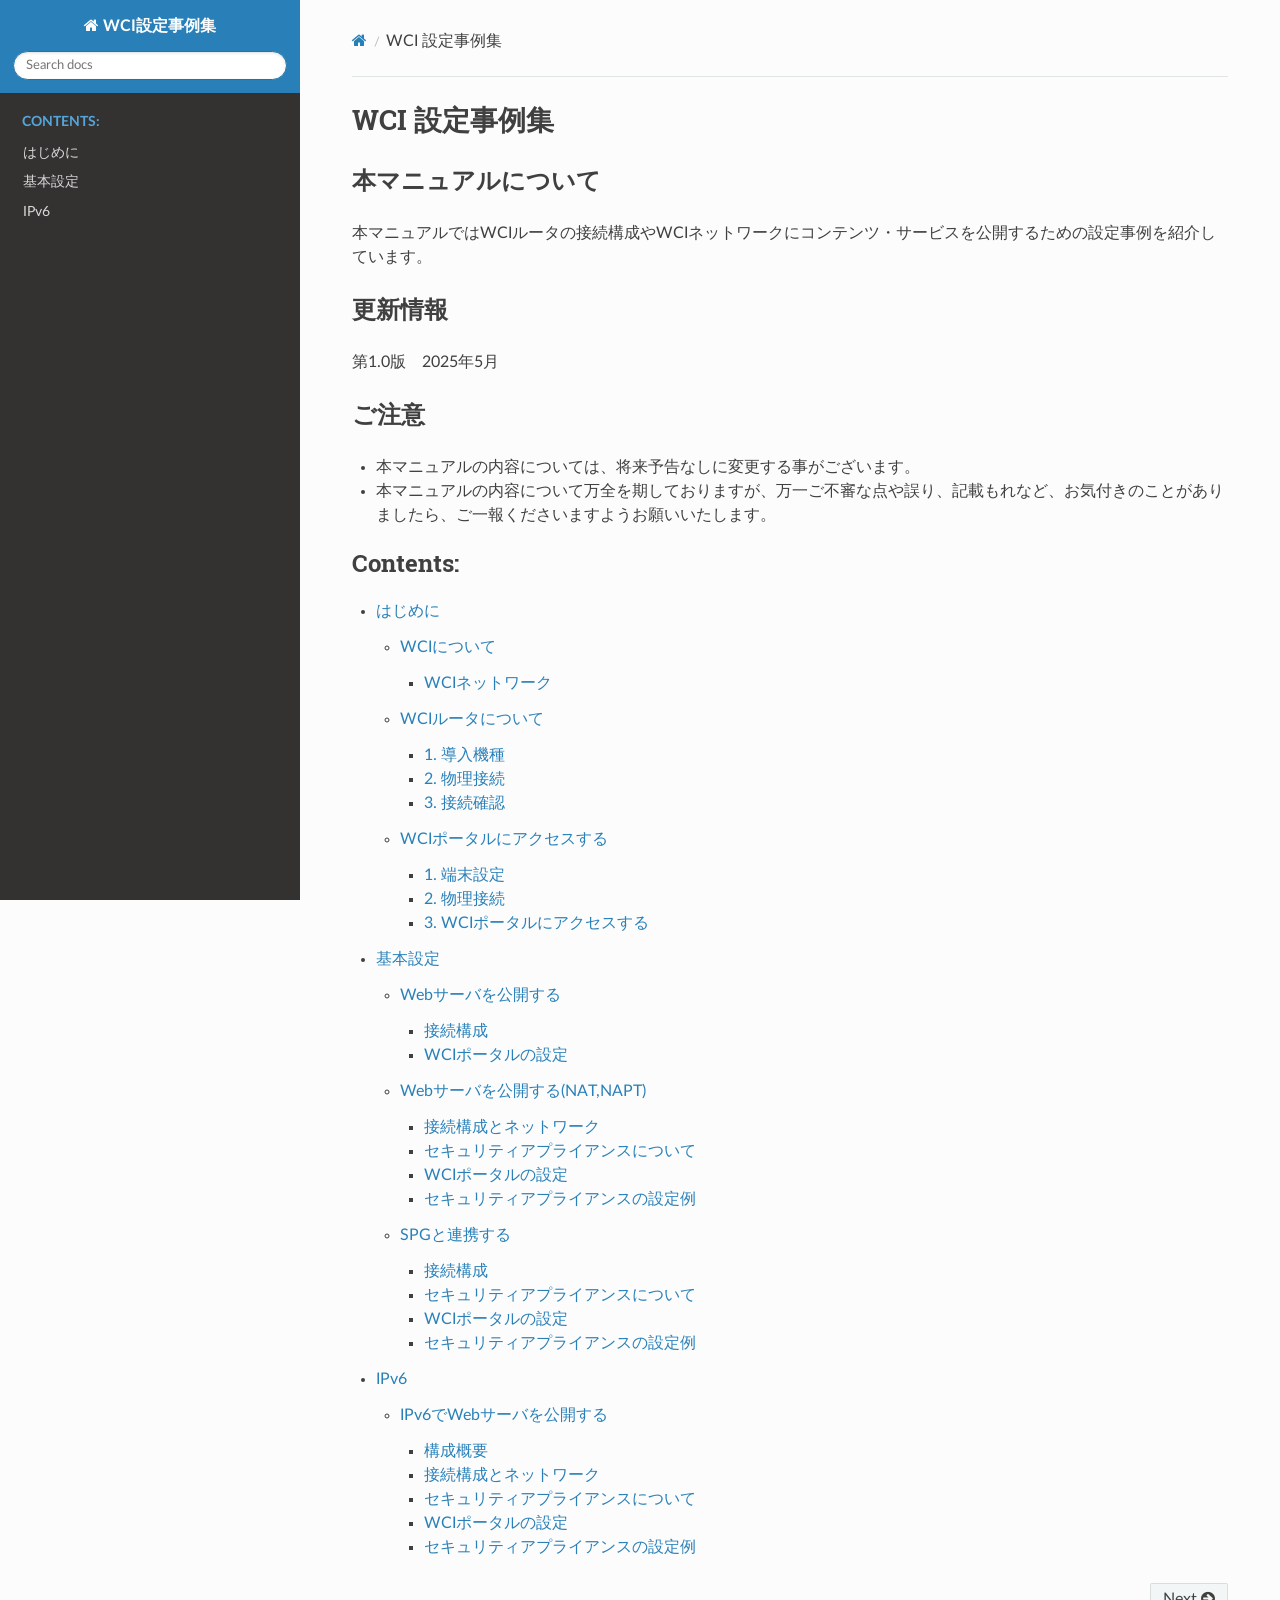
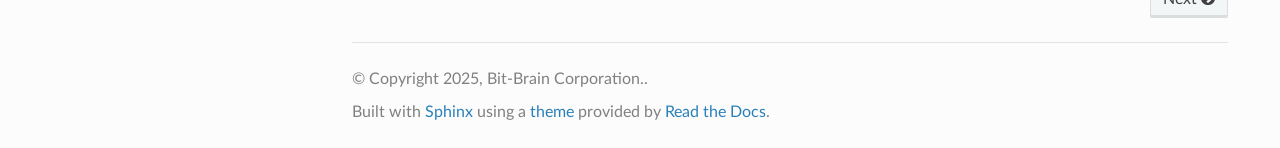
==== commit f72e332f: "update" ====
--- a/docs/index.html
+++ b/docs/index.html
@@ -9,7 +9,7 @@
   <title>WCI 設定事例集 &mdash; WCI設定事例集  ドキュメント</title>
       <link rel="stylesheet" type="text/css" href="_static/pygments.css?v=b86133f3" />
       <link rel="stylesheet" type="text/css" href="_static/css/theme.css?v=e59714d7" />
-      <link rel="stylesheet" type="text/css" href="_static/custom.css?v=1a210187" />
+      <link rel="stylesheet" type="text/css" href="_static/custom.css?v=d4bf43ca" />
 
   
       <script src="_static/jquery.js?v=5d32c60e"></script>
@@ -21,7 +21,7 @@
     <script src="_static/js/theme.js"></script>
     <link rel="index" title="索引" href="genindex.html" />
     <link rel="search" title="検索" href="search.html" />
-    <link rel="next" title="はじめに" href="preface.html" /> 
+    <link rel="next" title="はじめに" href="preface/index.html" /> 
 </head>
 
 <body class="wy-body-for-nav"> 
@@ -45,9 +45,9 @@
         </div><div class="wy-menu wy-menu-vertical" data-spy="affix" role="navigation" aria-label="Navigation menu">
               <p class="caption" role="heading"><span class="caption-text">Contents:</span></p>
 <ul>
-<li class="toctree-l1"><a class="reference internal" href="preface.html">はじめに</a></li>
-<li class="toctree-l1"><a class="reference internal" href="standard.html">基本設定</a></li>
-<li class="toctree-l1"><a class="reference internal" href="ipv6.html">IPv6を使用する</a></li>
+<li class="toctree-l1"><a class="reference internal" href="preface/index.html">はじめに</a></li>
+<li class="toctree-l1"><a class="reference internal" href="standard/index.html">基本設定</a></li>
+<li class="toctree-l1"><a class="reference internal" href="ipv6/index.html">IPv6</a></li>
 </ul>
 
         </div>
@@ -66,7 +66,6 @@
       <li><a href="#" class="icon icon-home" aria-label="Home"></a></li>
       <li class="breadcrumb-item active">WCI 設定事例集</li>
       <li class="wy-breadcrumbs-aside">
-            <a href="_sources/index.rst.txt" rel="nofollow"> View page source</a>
       </li>
   </ul>
   <hr/>
@@ -93,7 +92,11 @@
 <div class="toctree-wrapper compound">
 <p class="caption" role="heading"><span class="caption-text">Contents:</span></p>
 <ul>
-<li class="toctree-l1"><a class="reference internal" href="preface.html">はじめに</a><ul>
+<li class="toctree-l1"><a class="reference internal" href="preface/index.html">はじめに</a><ul>
+<li class="toctree-l2"><a class="reference internal" href="preface/what.html">WCIについて</a><ul>
+<li class="toctree-l3"><a class="reference internal" href="preface/what.html#id1">WCIネットワーク</a></li>
+</ul>
+</li>
 <li class="toctree-l2"><a class="reference internal" href="preface/init.html">WCIルータについて</a><ul>
 <li class="toctree-l3"><a class="reference internal" href="preface/init.html#id1">1. 導入機種</a></li>
 <li class="toctree-l3"><a class="reference internal" href="preface/init.html#id2">2. 物理接続</a></li>
@@ -108,7 +111,7 @@
 </li>
 </ul>
 </li>
-<li class="toctree-l1"><a class="reference internal" href="standard.html">基本設定</a><ul>
+<li class="toctree-l1"><a class="reference internal" href="standard/index.html">基本設定</a><ul>
 <li class="toctree-l2"><a class="reference internal" href="standard/simple_webserver.html">Webサーバを公開する</a><ul>
 <li class="toctree-l3"><a class="reference internal" href="standard/simple_webserver.html#id1">接続構成</a></li>
 <li class="toctree-l3"><a class="reference internal" href="standard/simple_webserver.html#wci">WCIポータルの設定</a></li>
@@ -125,12 +128,12 @@
 <li class="toctree-l3"><a class="reference internal" href="standard/spg.html#id1">接続構成</a></li>
 <li class="toctree-l3"><a class="reference internal" href="standard/spg.html#id2">セキュリティアプライアンスについて</a></li>
 <li class="toctree-l3"><a class="reference internal" href="standard/spg.html#wci">WCIポータルの設定</a></li>
-<li class="toctree-l3"><a class="reference internal" href="standard/spg.html#id5">セキュリティアプライアンスの設定例</a></li>
+<li class="toctree-l3"><a class="reference internal" href="standard/spg.html#id6">セキュリティアプライアンスの設定例</a></li>
 </ul>
 </li>
 </ul>
 </li>
-<li class="toctree-l1"><a class="reference internal" href="ipv6.html">IPv6を使用する</a><ul>
+<li class="toctree-l1"><a class="reference internal" href="ipv6/index.html">IPv6</a><ul>
 <li class="toctree-l2"><a class="reference internal" href="ipv6/webserver_dual.html">IPv6でWebサーバを公開する</a><ul>
 <li class="toctree-l3"><a class="reference internal" href="ipv6/webserver_dual.html#id1">構成概要</a></li>
 <li class="toctree-l3"><a class="reference internal" href="ipv6/webserver_dual.html#id2">接続構成とネットワーク</a></li>
@@ -150,7 +153,7 @@
            </div>
           </div>
           <footer><div class="rst-footer-buttons" role="navigation" aria-label="Footer">
-        <a href="preface.html" class="btn btn-neutral float-right" title="はじめに" accesskey="n" rel="next">Next <span class="fa fa-arrow-circle-right" aria-hidden="true"></span></a>
+        <a href="preface/index.html" class="btn btn-neutral float-right" title="はじめに" accesskey="n" rel="next">Next <span class="fa fa-arrow-circle-right" aria-hidden="true"></span></a>
     </div>
 
   <hr/>
--- a/docs/_static/custom.css
+++ b/docs/_static/custom.css
@@ -2,3 +2,19 @@
 .wy-nav-content {
   max-width: none !important;
 }
+
+/* 太字セルの blockquote を平準化する */
+.rst-content table.docutils td blockquote {
+    margin: 0 !important;
+    padding: 0 !important;
+    border: none !important;
+}
+
+.rst-content table.docutils td blockquote > div {
+    margin: 0 !important;
+    padding: 0 !important;
+}
+
+.rst-content table.docutils td p {
+    margin: 0 !important;
+}
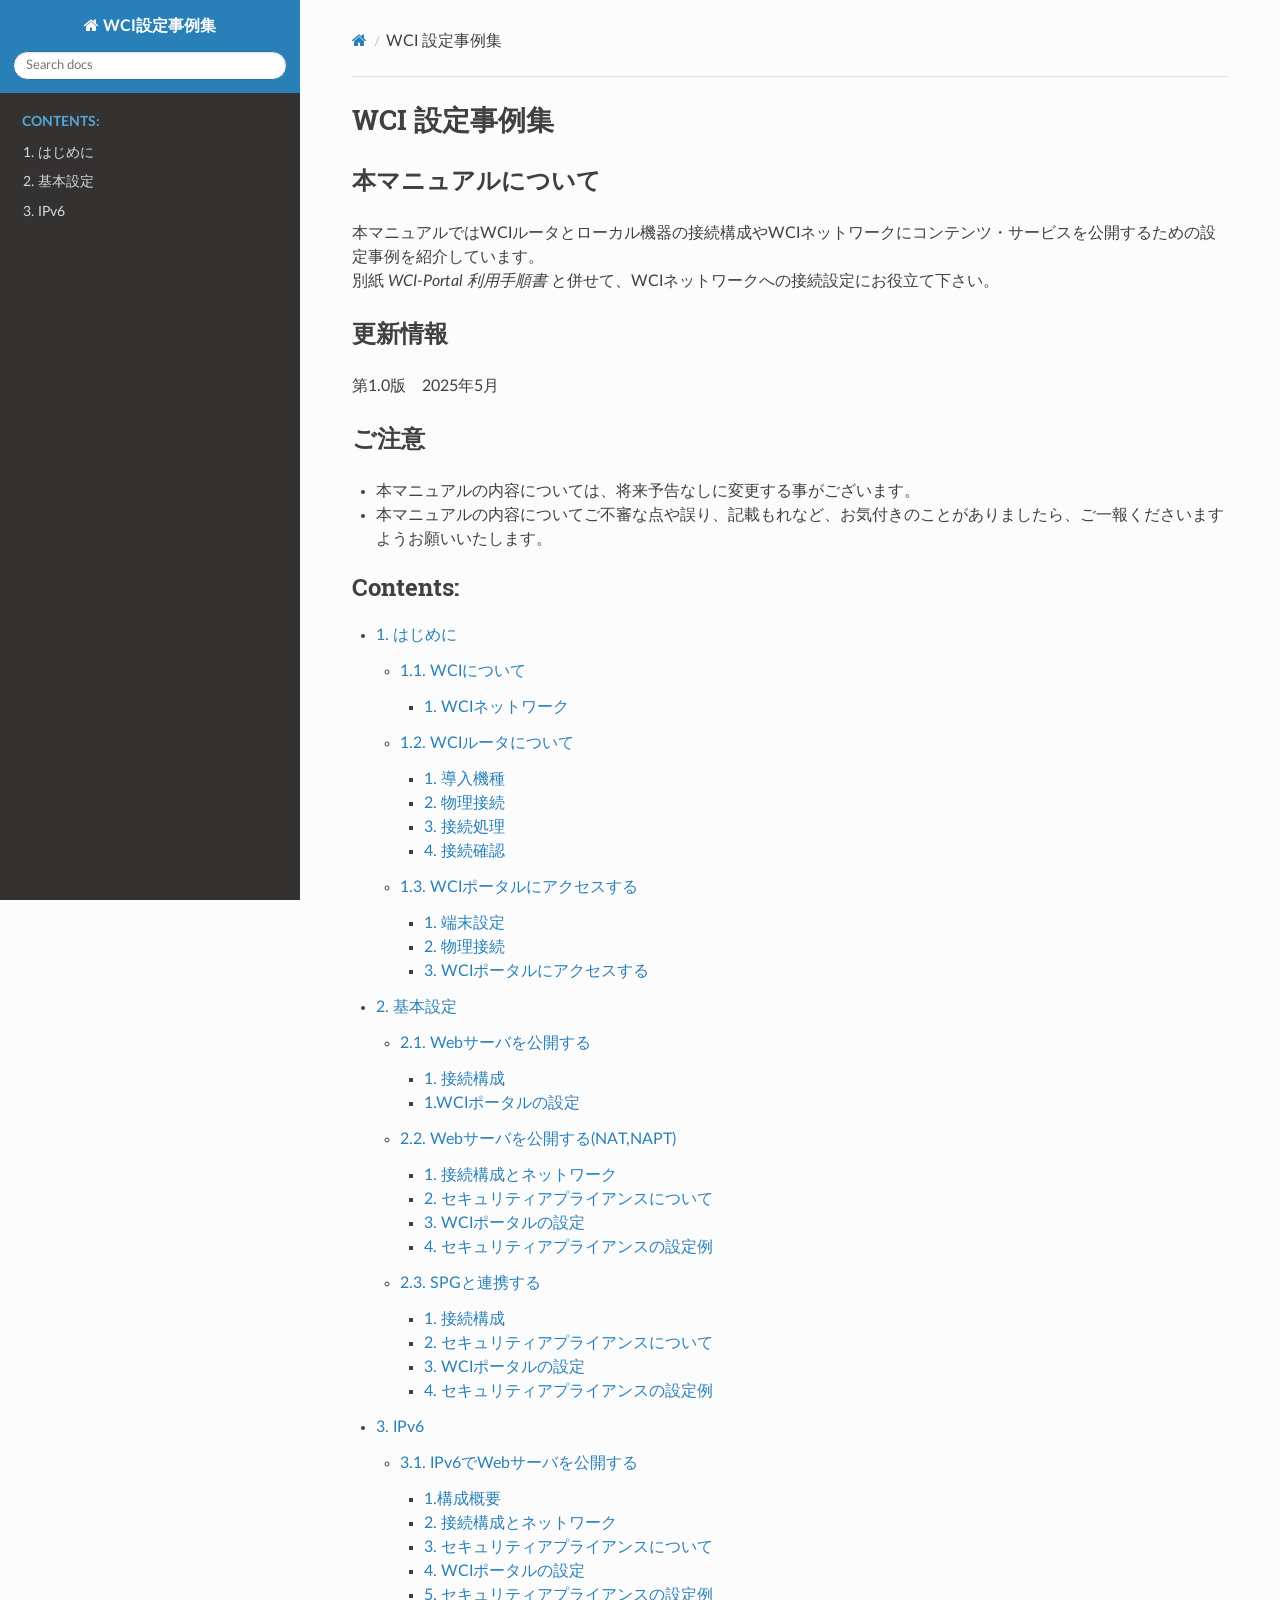
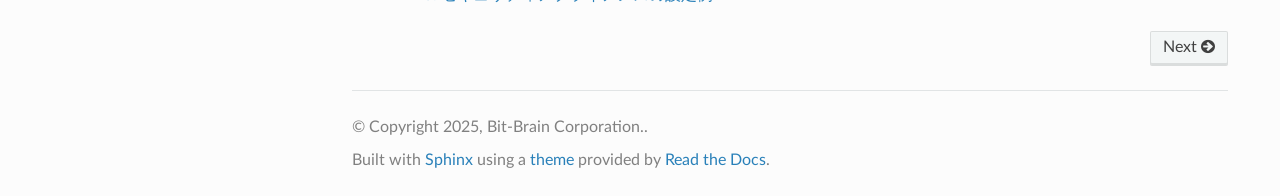
==== commit 99edadd5: "2" ====
--- a/docs/index.html
+++ b/docs/index.html
@@ -21,7 +21,7 @@
     <script src="_static/js/theme.js"></script>
     <link rel="index" title="索引" href="genindex.html" />
     <link rel="search" title="検索" href="search.html" />
-    <link rel="next" title="はじめに" href="preface/index.html" /> 
+    <link rel="next" title="1. はじめに" href="preface/index.html" /> 
 </head>
 
 <body class="wy-body-for-nav"> 
@@ -45,9 +45,9 @@
         </div><div class="wy-menu wy-menu-vertical" data-spy="affix" role="navigation" aria-label="Navigation menu">
               <p class="caption" role="heading"><span class="caption-text">Contents:</span></p>
 <ul>
-<li class="toctree-l1"><a class="reference internal" href="preface/index.html">はじめに</a></li>
-<li class="toctree-l1"><a class="reference internal" href="standard/index.html">基本設定</a></li>
-<li class="toctree-l1"><a class="reference internal" href="ipv6/index.html">IPv6</a></li>
+<li class="toctree-l1"><a class="reference internal" href="preface/index.html">1. はじめに</a></li>
+<li class="toctree-l1"><a class="reference internal" href="standard/index.html">2. 基本設定</a></li>
+<li class="toctree-l1"><a class="reference internal" href="ipv6/index.html">3. IPv6</a></li>
 </ul>
 
         </div>
@@ -77,7 +77,10 @@
 <h1>WCI 設定事例集<a class="headerlink" href="#wci" title="Link to this heading"></a></h1>
 <section id="id1">
 <h2>本マニュアルについて<a class="headerlink" href="#id1" title="Link to this heading"></a></h2>
-<p>本マニュアルではWCIルータの接続構成やWCIネットワークにコンテンツ・サービスを公開するための設定事例を紹介しています。</p>
+<div class="line-block">
+<div class="line">本マニュアルではWCIルータとローカル機器の接続構成やWCIネットワークにコンテンツ・サービスを公開するための設定事例を紹介しています。</div>
+<div class="line">別紙 <cite>WCI-Portal 利用手順書</cite> と併せて、WCIネットワークへの接続設定にお役立て下さい。</div>
+</div>
 </section>
 <section id="id2">
 <h2>更新情報<a class="headerlink" href="#id2" title="Link to this heading"></a></h2>
@@ -87,23 +90,24 @@
 <h2>ご注意<a class="headerlink" href="#id3" title="Link to this heading"></a></h2>
 <ul class="simple">
 <li><p>本マニュアルの内容については、将来予告なしに変更する事がございます。</p></li>
-<li><p>本マニュアルの内容について万全を期しておりますが、万一ご不審な点や誤り、記載もれなど、お気付きのことがありましたら、ご一報くださいますようお願いいたします。</p></li>
+<li><p>本マニュアルの内容についてご不審な点や誤り、記載もれなど、お気付きのことがありましたら、ご一報くださいますようお願いいたします。</p></li>
 </ul>
 <div class="toctree-wrapper compound">
 <p class="caption" role="heading"><span class="caption-text">Contents:</span></p>
 <ul>
-<li class="toctree-l1"><a class="reference internal" href="preface/index.html">はじめに</a><ul>
-<li class="toctree-l2"><a class="reference internal" href="preface/what.html">WCIについて</a><ul>
-<li class="toctree-l3"><a class="reference internal" href="preface/what.html#id1">WCIネットワーク</a></li>
+<li class="toctree-l1"><a class="reference internal" href="preface/index.html">1. はじめに</a><ul>
+<li class="toctree-l2"><a class="reference internal" href="preface/what.html">1.1. WCIについて</a><ul>
+<li class="toctree-l3"><a class="reference internal" href="preface/what.html#id1">1. WCIネットワーク</a></li>
 </ul>
 </li>
-<li class="toctree-l2"><a class="reference internal" href="preface/init.html">WCIルータについて</a><ul>
+<li class="toctree-l2"><a class="reference internal" href="preface/init.html">1.2. WCIルータについて</a><ul>
 <li class="toctree-l3"><a class="reference internal" href="preface/init.html#id1">1. 導入機種</a></li>
 <li class="toctree-l3"><a class="reference internal" href="preface/init.html#id2">2. 物理接続</a></li>
-<li class="toctree-l3"><a class="reference internal" href="preface/init.html#id3">3. 接続確認</a></li>
+<li class="toctree-l3"><a class="reference internal" href="preface/init.html#id3">3. 接続処理</a></li>
+<li class="toctree-l3"><a class="reference internal" href="preface/init.html#id4">4. 接続確認</a></li>
 </ul>
 </li>
-<li class="toctree-l2"><a class="reference internal" href="preface/setup.html">WCIポータルにアクセスする</a><ul>
+<li class="toctree-l2"><a class="reference internal" href="preface/setup.html">1.3. WCIポータルにアクセスする</a><ul>
 <li class="toctree-l3"><a class="reference internal" href="preface/setup.html#id1">1. 端末設定</a></li>
 <li class="toctree-l3"><a class="reference internal" href="preface/setup.html#id2">2. 物理接続</a></li>
 <li class="toctree-l3"><a class="reference internal" href="preface/setup.html#id3">3. WCIポータルにアクセスする</a></li>
@@ -111,35 +115,35 @@
 </li>
 </ul>
 </li>
-<li class="toctree-l1"><a class="reference internal" href="standard/index.html">基本設定</a><ul>
-<li class="toctree-l2"><a class="reference internal" href="standard/simple_webserver.html">Webサーバを公開する</a><ul>
-<li class="toctree-l3"><a class="reference internal" href="standard/simple_webserver.html#id1">接続構成</a></li>
-<li class="toctree-l3"><a class="reference internal" href="standard/simple_webserver.html#wci">WCIポータルの設定</a></li>
+<li class="toctree-l1"><a class="reference internal" href="standard/index.html">2. 基本設定</a><ul>
+<li class="toctree-l2"><a class="reference internal" href="standard/simple_webserver.html">2.1. Webサーバを公開する</a><ul>
+<li class="toctree-l3"><a class="reference internal" href="standard/simple_webserver.html#id1">1. 接続構成</a></li>
+<li class="toctree-l3"><a class="reference internal" href="standard/simple_webserver.html#wci">1.WCIポータルの設定</a></li>
 </ul>
 </li>
-<li class="toctree-l2"><a class="reference internal" href="standard/webserver.html">Webサーバを公開する(NAT,NAPT)</a><ul>
-<li class="toctree-l3"><a class="reference internal" href="standard/webserver.html#id1">接続構成とネットワーク</a></li>
-<li class="toctree-l3"><a class="reference internal" href="standard/webserver.html#id2">セキュリティアプライアンスについて</a></li>
-<li class="toctree-l3"><a class="reference internal" href="standard/webserver.html#wci">WCIポータルの設定</a></li>
-<li class="toctree-l3"><a class="reference internal" href="standard/webserver.html#id6">セキュリティアプライアンスの設定例</a></li>
+<li class="toctree-l2"><a class="reference internal" href="standard/webserver.html">2.2. Webサーバを公開する(NAT,NAPT)</a><ul>
+<li class="toctree-l3"><a class="reference internal" href="standard/webserver.html#id1">1. 接続構成とネットワーク</a></li>
+<li class="toctree-l3"><a class="reference internal" href="standard/webserver.html#id2">2. セキュリティアプライアンスについて</a></li>
+<li class="toctree-l3"><a class="reference internal" href="standard/webserver.html#wci">3. WCIポータルの設定</a></li>
+<li class="toctree-l3"><a class="reference internal" href="standard/webserver.html#id6">4. セキュリティアプライアンスの設定例</a></li>
 </ul>
 </li>
-<li class="toctree-l2"><a class="reference internal" href="standard/spg.html">SPGと連携する</a><ul>
-<li class="toctree-l3"><a class="reference internal" href="standard/spg.html#id1">接続構成</a></li>
-<li class="toctree-l3"><a class="reference internal" href="standard/spg.html#id2">セキュリティアプライアンスについて</a></li>
-<li class="toctree-l3"><a class="reference internal" href="standard/spg.html#wci">WCIポータルの設定</a></li>
-<li class="toctree-l3"><a class="reference internal" href="standard/spg.html#id6">セキュリティアプライアンスの設定例</a></li>
+<li class="toctree-l2"><a class="reference internal" href="standard/spg.html">2.3. SPGと連携する</a><ul>
+<li class="toctree-l3"><a class="reference internal" href="standard/spg.html#id1">1. 接続構成</a></li>
+<li class="toctree-l3"><a class="reference internal" href="standard/spg.html#id2">2. セキュリティアプライアンスについて</a></li>
+<li class="toctree-l3"><a class="reference internal" href="standard/spg.html#wci">3. WCIポータルの設定</a></li>
+<li class="toctree-l3"><a class="reference internal" href="standard/spg.html#id6">4. セキュリティアプライアンスの設定例</a></li>
 </ul>
 </li>
 </ul>
 </li>
-<li class="toctree-l1"><a class="reference internal" href="ipv6/index.html">IPv6</a><ul>
-<li class="toctree-l2"><a class="reference internal" href="ipv6/webserver_dual.html">IPv6でWebサーバを公開する</a><ul>
-<li class="toctree-l3"><a class="reference internal" href="ipv6/webserver_dual.html#id1">構成概要</a></li>
-<li class="toctree-l3"><a class="reference internal" href="ipv6/webserver_dual.html#id2">接続構成とネットワーク</a></li>
-<li class="toctree-l3"><a class="reference internal" href="ipv6/webserver_dual.html#id3">セキュリティアプライアンスについて</a></li>
-<li class="toctree-l3"><a class="reference internal" href="ipv6/webserver_dual.html#wci">WCIポータルの設定</a></li>
-<li class="toctree-l3"><a class="reference internal" href="ipv6/webserver_dual.html#id7">セキュリティアプライアンスの設定例</a></li>
+<li class="toctree-l1"><a class="reference internal" href="ipv6/index.html">3. IPv6</a><ul>
+<li class="toctree-l2"><a class="reference internal" href="ipv6/webserver_dual.html">3.1. IPv6でWebサーバを公開する</a><ul>
+<li class="toctree-l3"><a class="reference internal" href="ipv6/webserver_dual.html#id1">1.構成概要</a></li>
+<li class="toctree-l3"><a class="reference internal" href="ipv6/webserver_dual.html#id2">2. 接続構成とネットワーク</a></li>
+<li class="toctree-l3"><a class="reference internal" href="ipv6/webserver_dual.html#id3">3. セキュリティアプライアンスについて</a></li>
+<li class="toctree-l3"><a class="reference internal" href="ipv6/webserver_dual.html#wci">4. WCIポータルの設定</a></li>
+<li class="toctree-l3"><a class="reference internal" href="ipv6/webserver_dual.html#id7">5. セキュリティアプライアンスの設定例</a></li>
 </ul>
 </li>
 </ul>
@@ -153,7 +157,7 @@
            </div>
           </div>
           <footer><div class="rst-footer-buttons" role="navigation" aria-label="Footer">
-        <a href="preface/index.html" class="btn btn-neutral float-right" title="はじめに" accesskey="n" rel="next">Next <span class="fa fa-arrow-circle-right" aria-hidden="true"></span></a>
+        <a href="preface/index.html" class="btn btn-neutral float-right" title="1. はじめに" accesskey="n" rel="next">Next <span class="fa fa-arrow-circle-right" aria-hidden="true"></span></a>
     </div>
 
   <hr/>
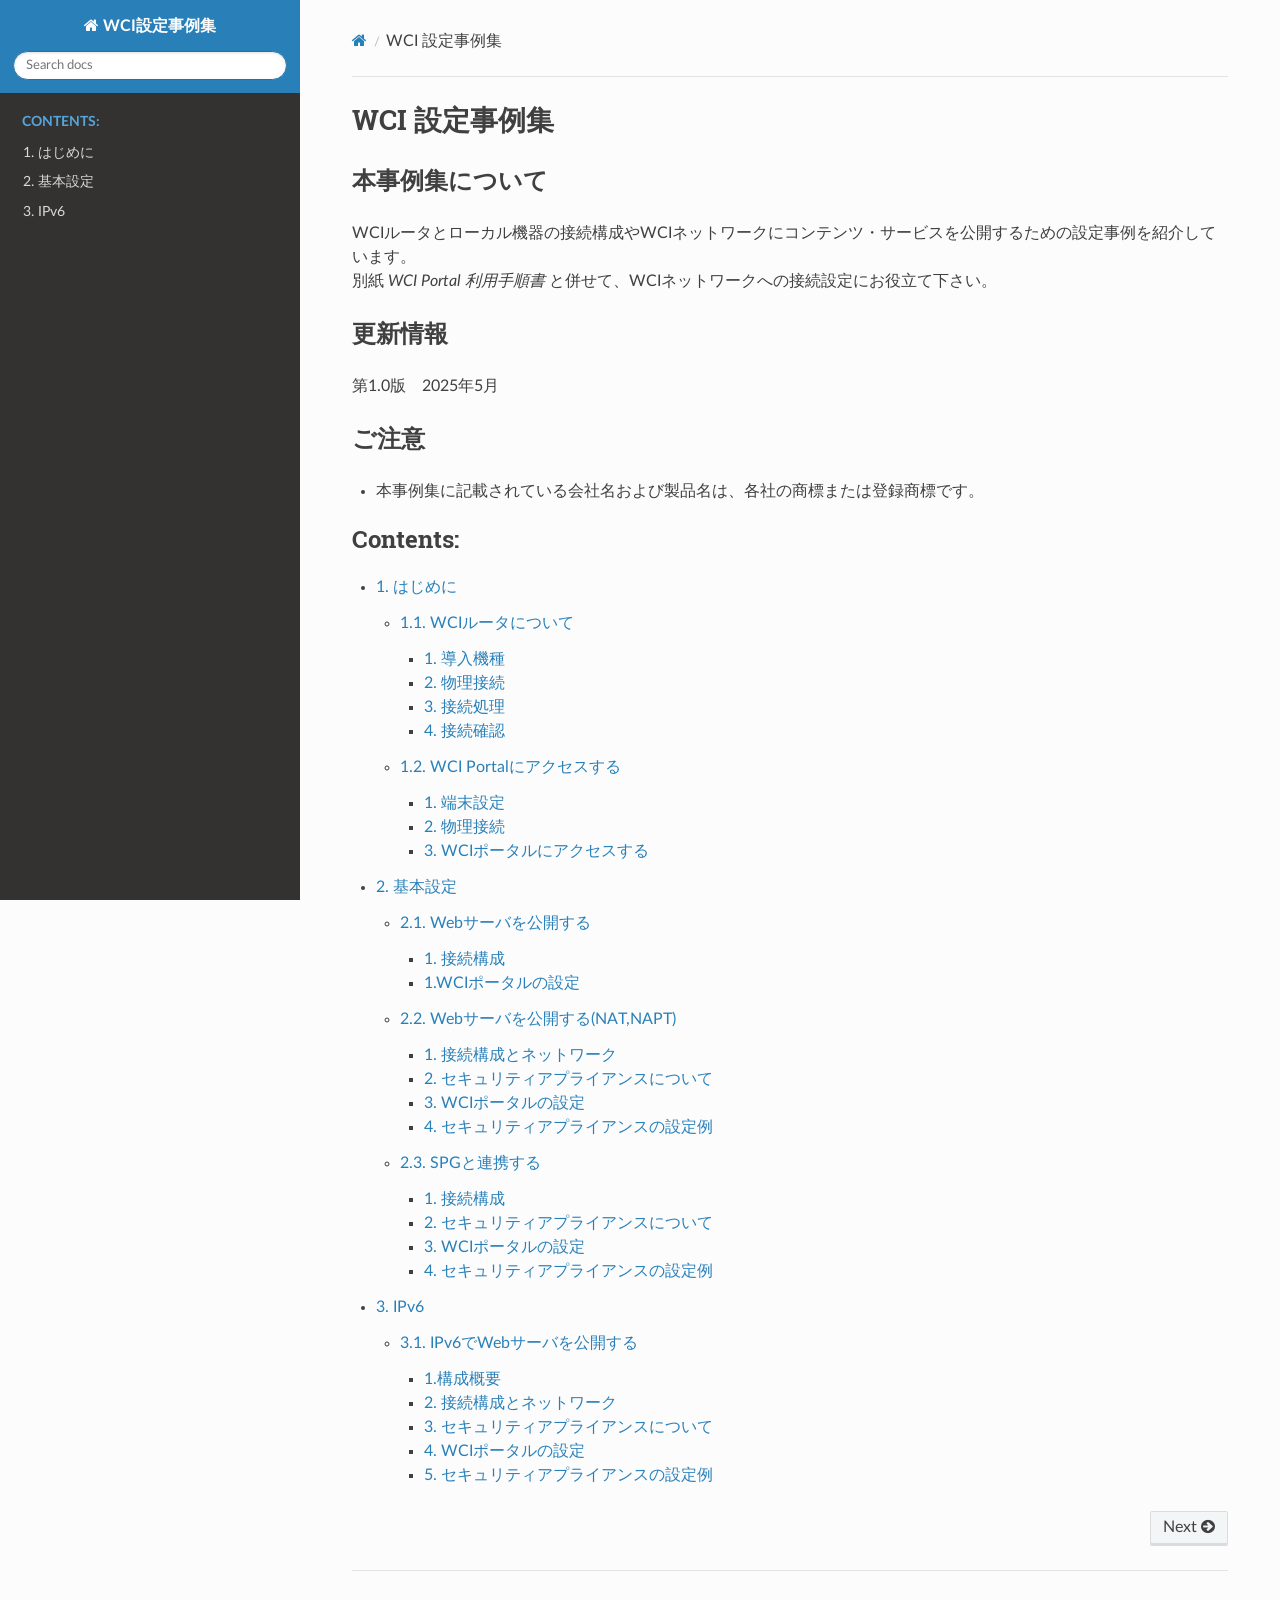
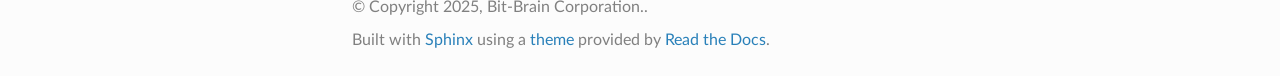
==== commit b366f5bc: "2" ====
--- a/docs/index.html
+++ b/docs/index.html
@@ -76,10 +76,10 @@
   <section id="wci">
 <h1>WCI 設定事例集<a class="headerlink" href="#wci" title="Link to this heading"></a></h1>
 <section id="id1">
-<h2>本マニュアルについて<a class="headerlink" href="#id1" title="Link to this heading"></a></h2>
+<h2>本事例集について<a class="headerlink" href="#id1" title="Link to this heading"></a></h2>
 <div class="line-block">
-<div class="line">本マニュアルではWCIルータとローカル機器の接続構成やWCIネットワークにコンテンツ・サービスを公開するための設定事例を紹介しています。</div>
-<div class="line">別紙 <cite>WCI-Portal 利用手順書</cite> と併せて、WCIネットワークへの接続設定にお役立て下さい。</div>
+<div class="line">WCIルータとローカル機器の接続構成やWCIネットワークにコンテンツ・サービスを公開するための設定事例を紹介しています。</div>
+<div class="line">別紙 <cite>WCI Portal 利用手順書</cite> と併せて、WCIネットワークへの接続設定にお役立て下さい。</div>
 </div>
 </section>
 <section id="id2">
@@ -89,28 +89,23 @@
 <section id="id3">
 <h2>ご注意<a class="headerlink" href="#id3" title="Link to this heading"></a></h2>
 <ul class="simple">
-<li><p>本マニュアルの内容については、将来予告なしに変更する事がございます。</p></li>
-<li><p>本マニュアルの内容についてご不審な点や誤り、記載もれなど、お気付きのことがありましたら、ご一報くださいますようお願いいたします。</p></li>
+<li><p>本事例集に記載されている会社名および製品名は、各社の商標または登録商標です。</p></li>
 </ul>
 <div class="toctree-wrapper compound">
 <p class="caption" role="heading"><span class="caption-text">Contents:</span></p>
 <ul>
 <li class="toctree-l1"><a class="reference internal" href="preface/index.html">1. はじめに</a><ul>
-<li class="toctree-l2"><a class="reference internal" href="preface/what.html">1.1. WCIについて</a><ul>
-<li class="toctree-l3"><a class="reference internal" href="preface/what.html#id1">1. WCIネットワーク</a></li>
-</ul>
-</li>
-<li class="toctree-l2"><a class="reference internal" href="preface/init.html">1.2. WCIルータについて</a><ul>
+<li class="toctree-l2"><a class="reference internal" href="preface/init.html">1.1. WCIルータについて</a><ul>
 <li class="toctree-l3"><a class="reference internal" href="preface/init.html#id1">1. 導入機種</a></li>
 <li class="toctree-l3"><a class="reference internal" href="preface/init.html#id2">2. 物理接続</a></li>
 <li class="toctree-l3"><a class="reference internal" href="preface/init.html#id3">3. 接続処理</a></li>
 <li class="toctree-l3"><a class="reference internal" href="preface/init.html#id4">4. 接続確認</a></li>
 </ul>
 </li>
-<li class="toctree-l2"><a class="reference internal" href="preface/setup.html">1.3. WCIポータルにアクセスする</a><ul>
+<li class="toctree-l2"><a class="reference internal" href="preface/setup.html">1.2. WCI Portalにアクセスする</a><ul>
 <li class="toctree-l3"><a class="reference internal" href="preface/setup.html#id1">1. 端末設定</a></li>
 <li class="toctree-l3"><a class="reference internal" href="preface/setup.html#id2">2. 物理接続</a></li>
-<li class="toctree-l3"><a class="reference internal" href="preface/setup.html#id3">3. WCIポータルにアクセスする</a></li>
+<li class="toctree-l3"><a class="reference internal" href="preface/setup.html#wci">3. WCIポータルにアクセスする</a></li>
 </ul>
 </li>
 </ul>
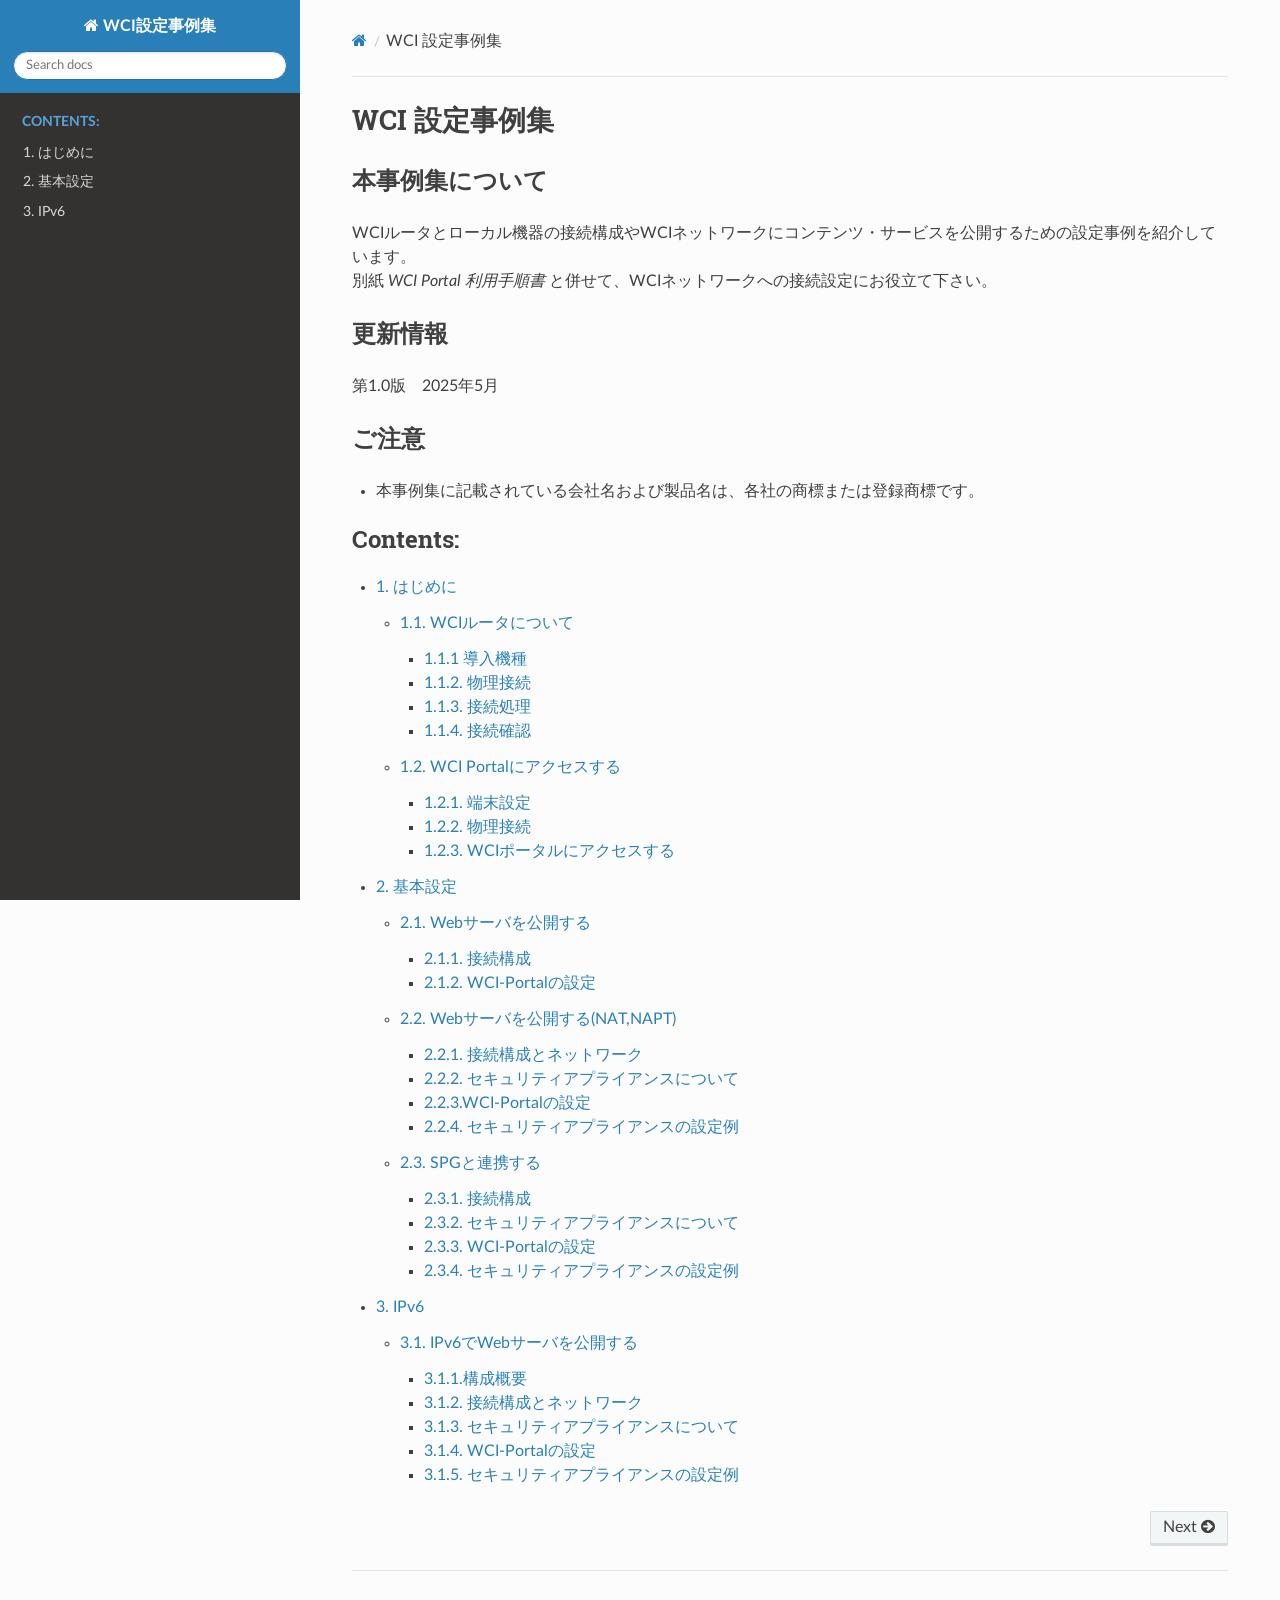
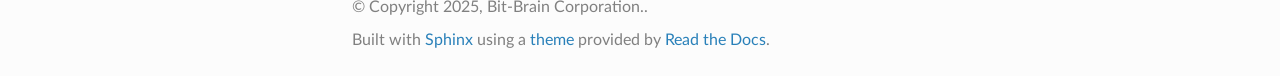
==== commit 108cffa5: "3" ====
--- a/docs/index.html
+++ b/docs/index.html
@@ -96,49 +96,49 @@
 <ul>
 <li class="toctree-l1"><a class="reference internal" href="preface/index.html">1. はじめに</a><ul>
 <li class="toctree-l2"><a class="reference internal" href="preface/init.html">1.1. WCIルータについて</a><ul>
-<li class="toctree-l3"><a class="reference internal" href="preface/init.html#id1">1. 導入機種</a></li>
-<li class="toctree-l3"><a class="reference internal" href="preface/init.html#id2">2. 物理接続</a></li>
-<li class="toctree-l3"><a class="reference internal" href="preface/init.html#id3">3. 接続処理</a></li>
-<li class="toctree-l3"><a class="reference internal" href="preface/init.html#id4">4. 接続確認</a></li>
+<li class="toctree-l3"><a class="reference internal" href="preface/init.html#id1">1.1.1 導入機種</a></li>
+<li class="toctree-l3"><a class="reference internal" href="preface/init.html#id2">1.1.2. 物理接続</a></li>
+<li class="toctree-l3"><a class="reference internal" href="preface/init.html#id3">1.1.3. 接続処理</a></li>
+<li class="toctree-l3"><a class="reference internal" href="preface/init.html#id4">1.1.4. 接続確認</a></li>
 </ul>
 </li>
 <li class="toctree-l2"><a class="reference internal" href="preface/setup.html">1.2. WCI Portalにアクセスする</a><ul>
-<li class="toctree-l3"><a class="reference internal" href="preface/setup.html#id1">1. 端末設定</a></li>
-<li class="toctree-l3"><a class="reference internal" href="preface/setup.html#id2">2. 物理接続</a></li>
-<li class="toctree-l3"><a class="reference internal" href="preface/setup.html#wci">3. WCIポータルにアクセスする</a></li>
+<li class="toctree-l3"><a class="reference internal" href="preface/setup.html#id1">1.2.1. 端末設定</a></li>
+<li class="toctree-l3"><a class="reference internal" href="preface/setup.html#id2">1.2.2. 物理接続</a></li>
+<li class="toctree-l3"><a class="reference internal" href="preface/setup.html#wci">1.2.3. WCIポータルにアクセスする</a></li>
 </ul>
 </li>
 </ul>
 </li>
 <li class="toctree-l1"><a class="reference internal" href="standard/index.html">2. 基本設定</a><ul>
 <li class="toctree-l2"><a class="reference internal" href="standard/simple_webserver.html">2.1. Webサーバを公開する</a><ul>
-<li class="toctree-l3"><a class="reference internal" href="standard/simple_webserver.html#id1">1. 接続構成</a></li>
-<li class="toctree-l3"><a class="reference internal" href="standard/simple_webserver.html#wci">1.WCIポータルの設定</a></li>
+<li class="toctree-l3"><a class="reference internal" href="standard/simple_webserver.html#id1">2.1.1. 接続構成</a></li>
+<li class="toctree-l3"><a class="reference internal" href="standard/simple_webserver.html#wci-portal">2.1.2. WCI-Portalの設定</a></li>
 </ul>
 </li>
 <li class="toctree-l2"><a class="reference internal" href="standard/webserver.html">2.2. Webサーバを公開する(NAT,NAPT)</a><ul>
-<li class="toctree-l3"><a class="reference internal" href="standard/webserver.html#id1">1. 接続構成とネットワーク</a></li>
-<li class="toctree-l3"><a class="reference internal" href="standard/webserver.html#id2">2. セキュリティアプライアンスについて</a></li>
-<li class="toctree-l3"><a class="reference internal" href="standard/webserver.html#wci">3. WCIポータルの設定</a></li>
-<li class="toctree-l3"><a class="reference internal" href="standard/webserver.html#id6">4. セキュリティアプライアンスの設定例</a></li>
+<li class="toctree-l3"><a class="reference internal" href="standard/webserver.html#id1">2.2.1. 接続構成とネットワーク</a></li>
+<li class="toctree-l3"><a class="reference internal" href="standard/webserver.html#id2">2.2.2. セキュリティアプライアンスについて</a></li>
+<li class="toctree-l3"><a class="reference internal" href="standard/webserver.html#wci-portal">2.2.3.WCI-Portalの設定</a></li>
+<li class="toctree-l3"><a class="reference internal" href="standard/webserver.html#id7">2.2.4. セキュリティアプライアンスの設定例</a></li>
 </ul>
 </li>
 <li class="toctree-l2"><a class="reference internal" href="standard/spg.html">2.3. SPGと連携する</a><ul>
-<li class="toctree-l3"><a class="reference internal" href="standard/spg.html#id1">1. 接続構成</a></li>
-<li class="toctree-l3"><a class="reference internal" href="standard/spg.html#id2">2. セキュリティアプライアンスについて</a></li>
-<li class="toctree-l3"><a class="reference internal" href="standard/spg.html#wci">3. WCIポータルの設定</a></li>
-<li class="toctree-l3"><a class="reference internal" href="standard/spg.html#id6">4. セキュリティアプライアンスの設定例</a></li>
+<li class="toctree-l3"><a class="reference internal" href="standard/spg.html#id1">2.3.1. 接続構成</a></li>
+<li class="toctree-l3"><a class="reference internal" href="standard/spg.html#id2">2.3.2. セキュリティアプライアンスについて</a></li>
+<li class="toctree-l3"><a class="reference internal" href="standard/spg.html#wci-portal">2.3.3. WCI-Portalの設定</a></li>
+<li class="toctree-l3"><a class="reference internal" href="standard/spg.html#id7">2.3.4. セキュリティアプライアンスの設定例</a></li>
 </ul>
 </li>
 </ul>
 </li>
 <li class="toctree-l1"><a class="reference internal" href="ipv6/index.html">3. IPv6</a><ul>
 <li class="toctree-l2"><a class="reference internal" href="ipv6/webserver_dual.html">3.1. IPv6でWebサーバを公開する</a><ul>
-<li class="toctree-l3"><a class="reference internal" href="ipv6/webserver_dual.html#id1">1.構成概要</a></li>
-<li class="toctree-l3"><a class="reference internal" href="ipv6/webserver_dual.html#id2">2. 接続構成とネットワーク</a></li>
-<li class="toctree-l3"><a class="reference internal" href="ipv6/webserver_dual.html#id3">3. セキュリティアプライアンスについて</a></li>
-<li class="toctree-l3"><a class="reference internal" href="ipv6/webserver_dual.html#wci">4. WCIポータルの設定</a></li>
-<li class="toctree-l3"><a class="reference internal" href="ipv6/webserver_dual.html#id7">5. セキュリティアプライアンスの設定例</a></li>
+<li class="toctree-l3"><a class="reference internal" href="ipv6/webserver_dual.html#id1">3.1.1.構成概要</a></li>
+<li class="toctree-l3"><a class="reference internal" href="ipv6/webserver_dual.html#id2">3.1.2. 接続構成とネットワーク</a></li>
+<li class="toctree-l3"><a class="reference internal" href="ipv6/webserver_dual.html#id3">3.1.3. セキュリティアプライアンスについて</a></li>
+<li class="toctree-l3"><a class="reference internal" href="ipv6/webserver_dual.html#wci-portal">3.1.4. WCI-Portalの設定</a></li>
+<li class="toctree-l3"><a class="reference internal" href="ipv6/webserver_dual.html#id8">3.1.5. セキュリティアプライアンスの設定例</a></li>
 </ul>
 </li>
 </ul>
